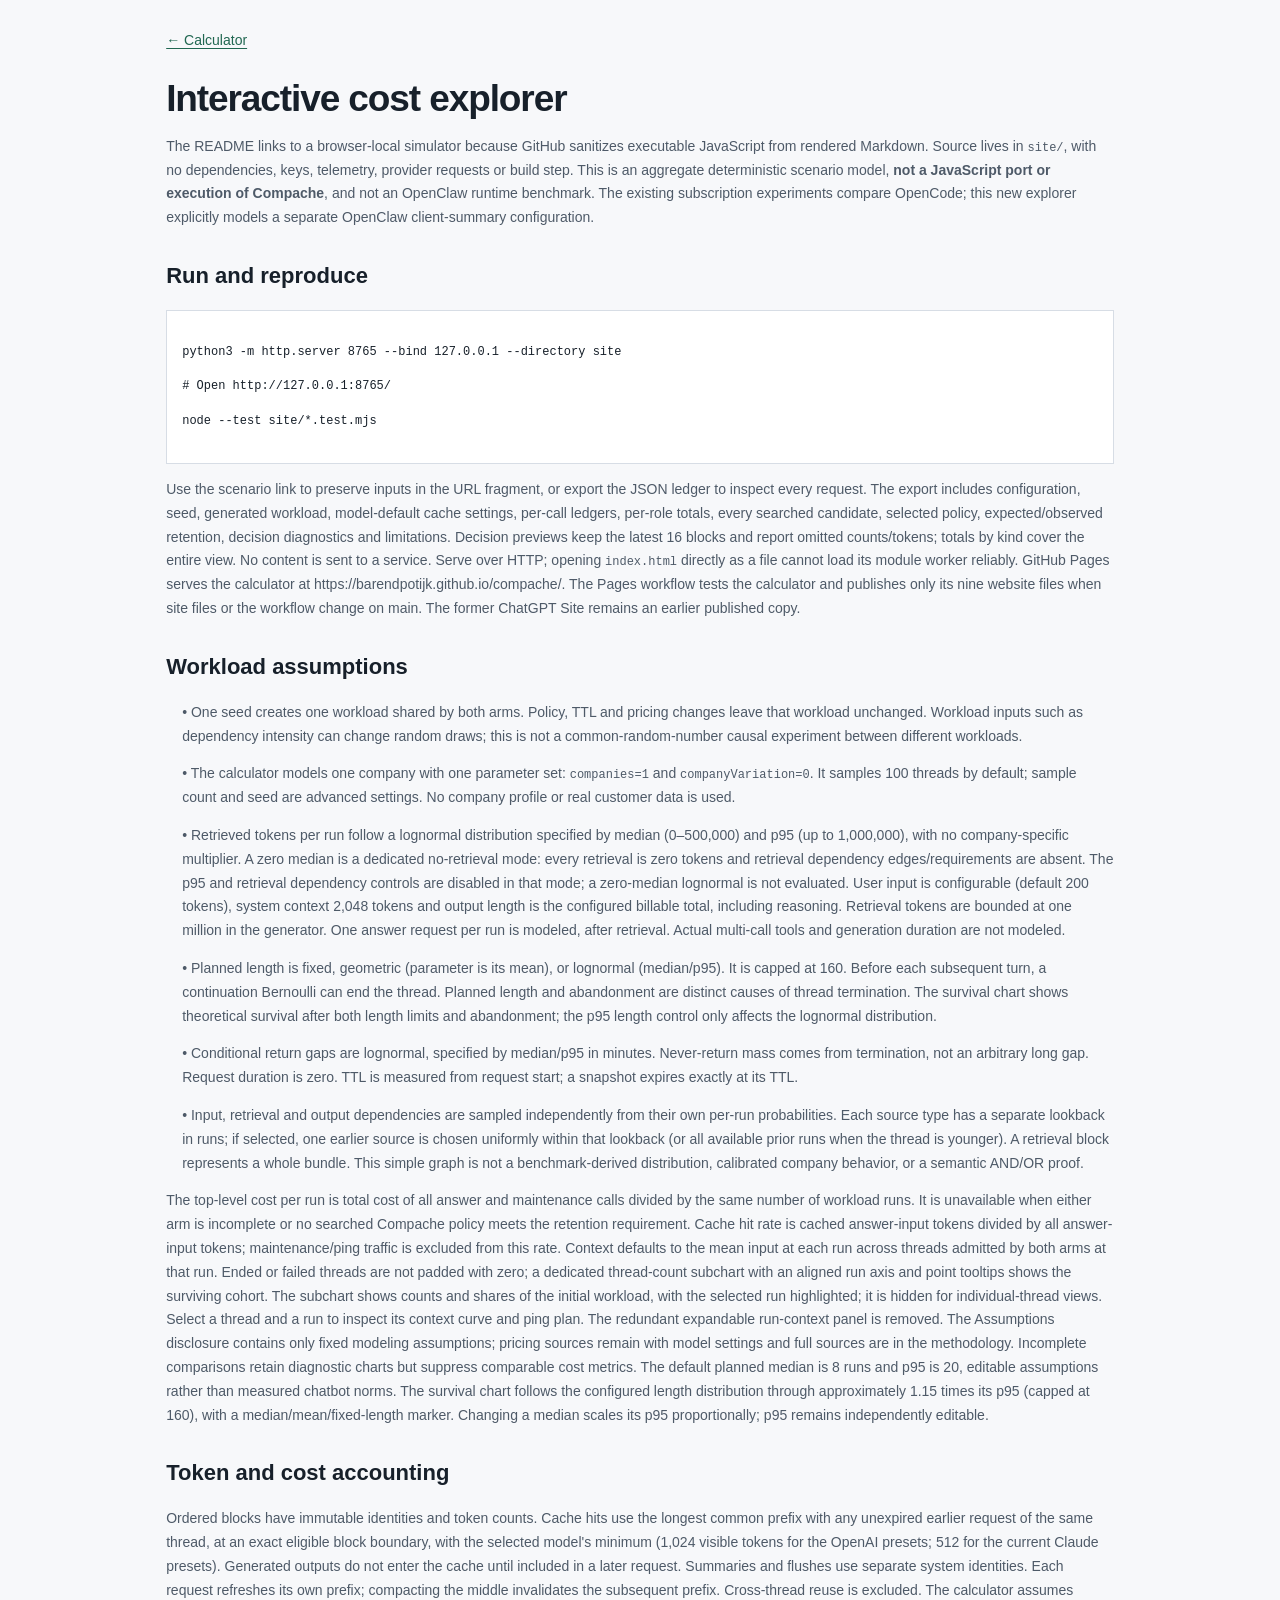
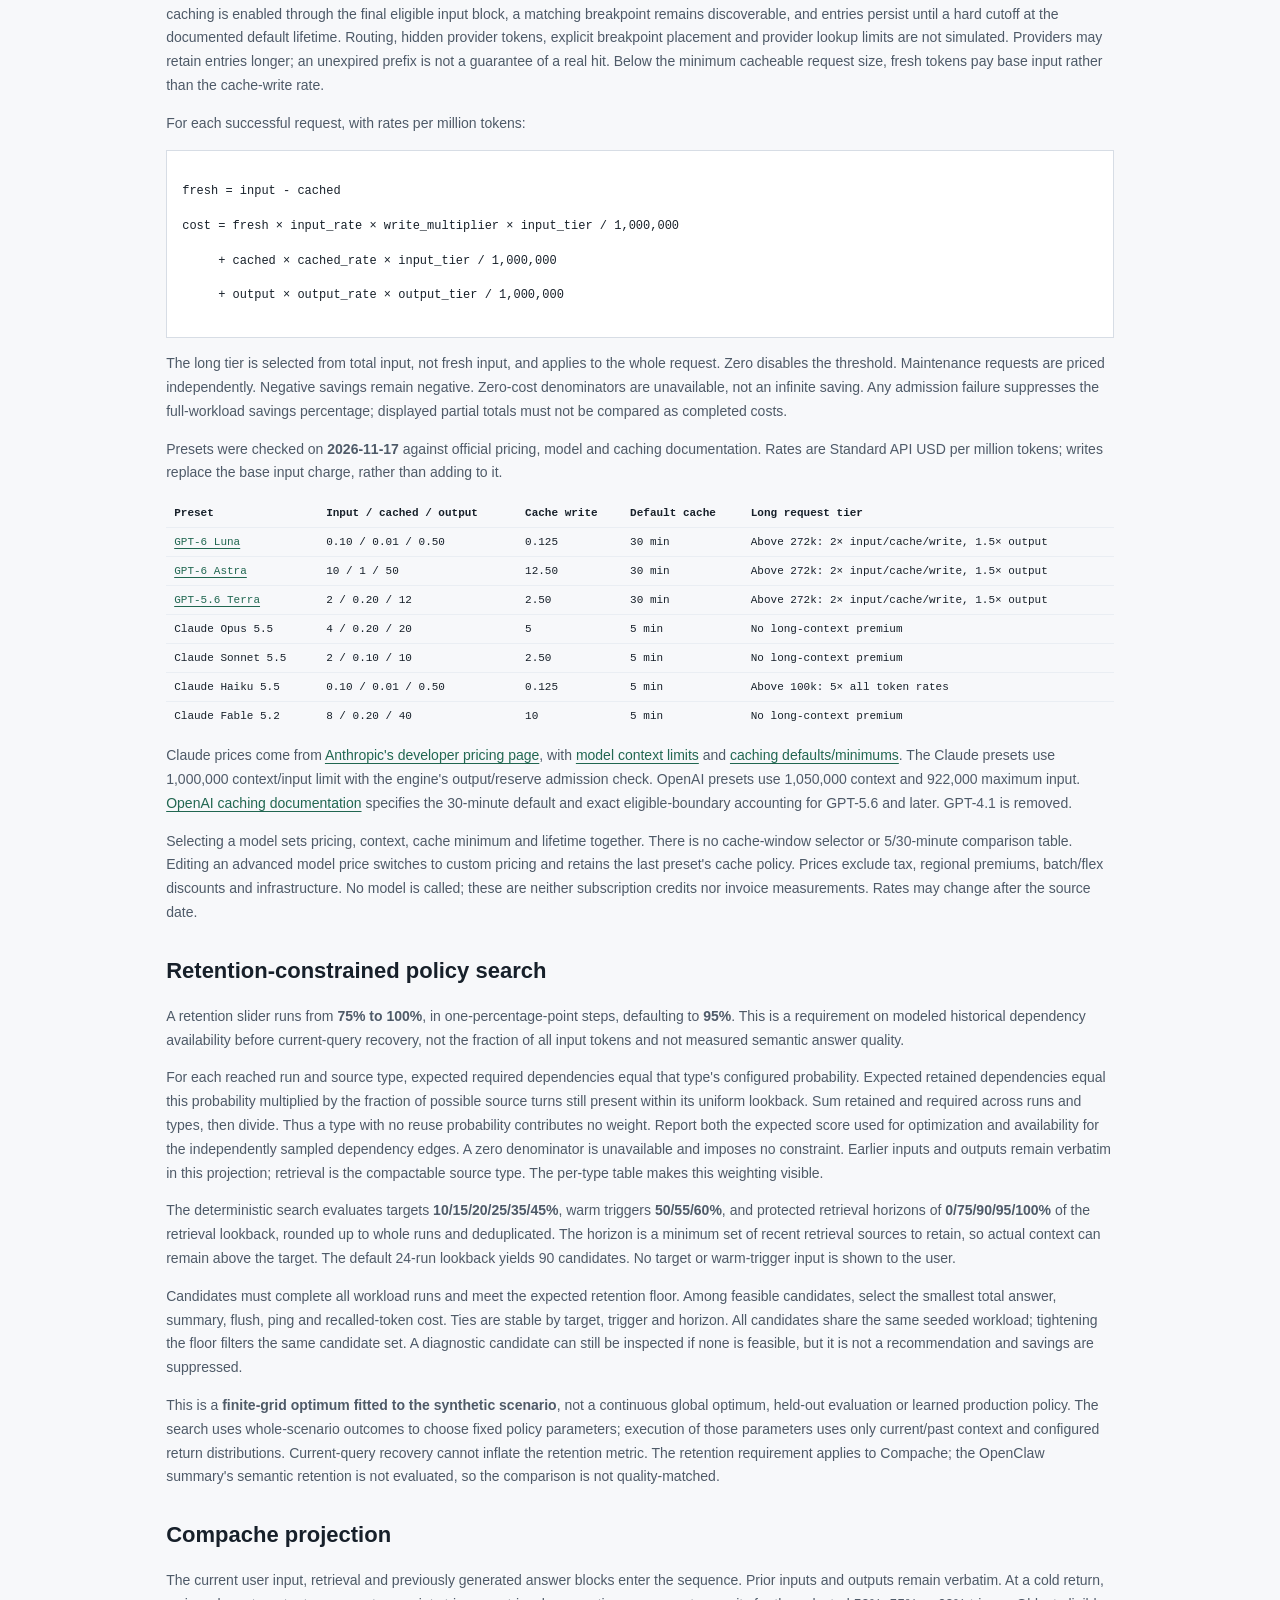
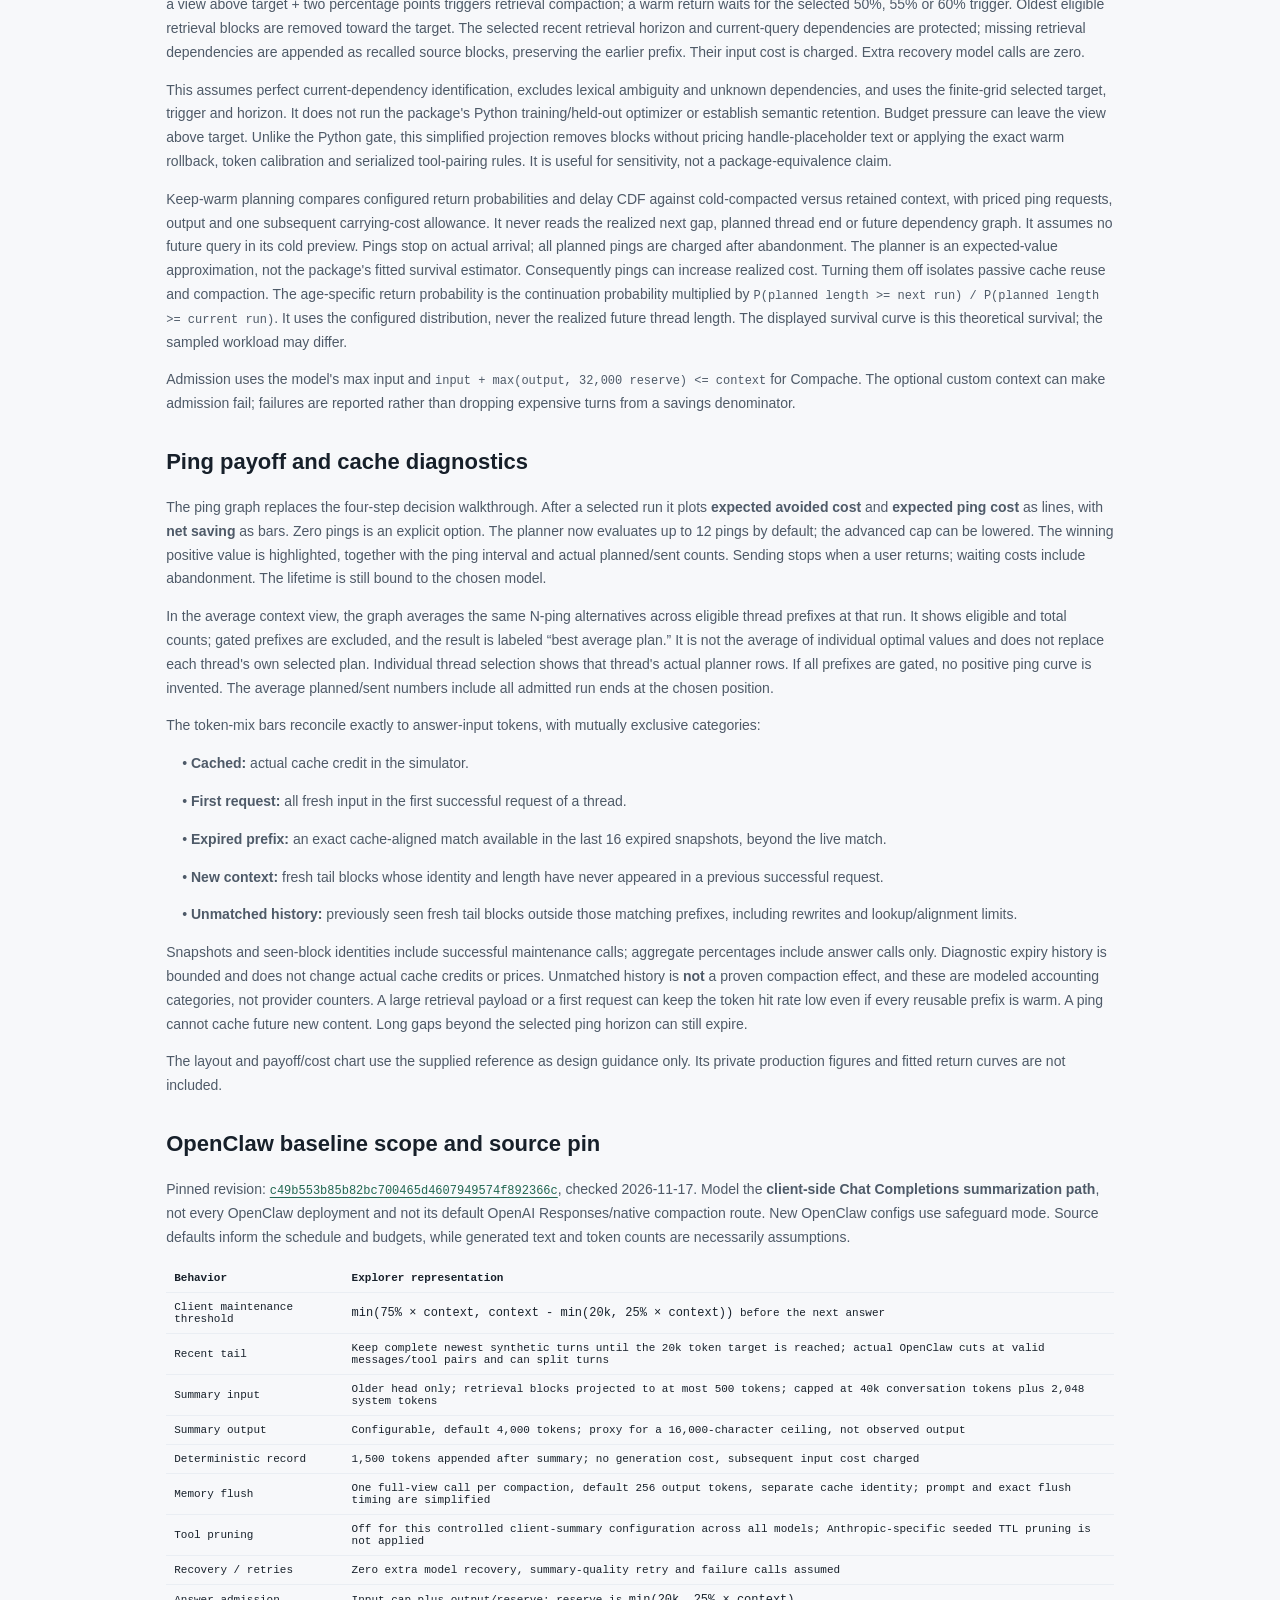
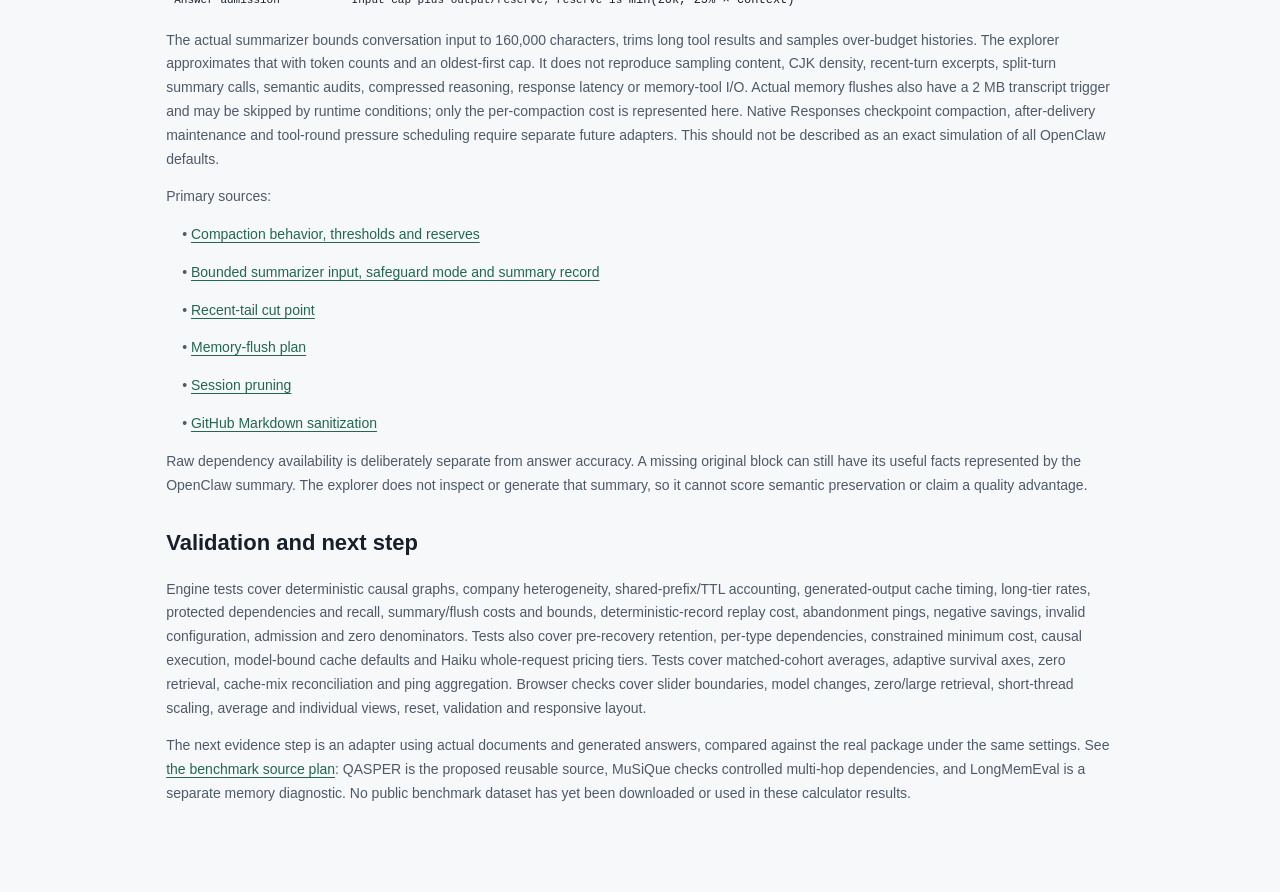
==== site/methodology.html @ 90450eb9 "Publish interactive calculator on GitHub Pages" ====
<!doctype html><html lang="en"><head><meta charset="utf-8"><meta name="viewport" content="width=device-width,initial-scale=1"><title>Model specification · Compache</title><link rel="stylesheet" href="./style.css"><style>.document{max-width:1050px;padding-top:30px;padding-bottom:50px}.document h1{margin-top:28px}.document h2{margin-top:30px;font-size:22px}.document p{line-height:1.7;color:#4e5a68}.document pre{white-space:pre-wrap;background:white;border:1px solid #d7dde5;padding:15px;font-size:12px}.document td{white-space:normal;text-align:left;padding:8px}.document tr:first-child{font-weight:bold}.document .table-scroll{overflow:auto}.document code{font-size:12px}.document .bullet{padding-left:16px}</style></head><body><main class="document"><a href="./">← Calculator</a><h1>Interactive cost explorer</h1>
<p>The README links to a browser-local simulator because GitHub sanitizes executable JavaScript from rendered Markdown. Source lives in <code>site/</code>, with no dependencies, keys, telemetry, provider requests or build step. This is an aggregate deterministic scenario model, <strong>not a JavaScript port or execution of Compache</strong>, and not an OpenClaw runtime benchmark. The existing subscription experiments compare OpenCode; this new explorer explicitly models a separate OpenClaw client-summary configuration.</p>
<h2>Run and reproduce</h2>
<pre><code>
python3 -m http.server 8765 --bind 127.0.0.1 --directory site

# Open http://127.0.0.1:8765/

node --test site/*.test.mjs

</code></pre>
<p>Use the scenario link to preserve inputs in the URL fragment, or export the JSON ledger to inspect every request. The export includes configuration, seed, generated workload, model-default cache settings, per-call ledgers, per-role totals, every searched candidate, selected policy, expected/observed retention, decision diagnostics and limitations. Decision previews keep the latest 16 blocks and report omitted counts/tokens; totals by kind cover the entire view. No content is sent to a service. Serve over HTTP; opening <code>index.html</code> directly as a file cannot load its module worker reliably. GitHub Pages serves the calculator at https://barendpotijk.github.io/compache/. The Pages workflow tests the calculator and publishes only its nine website files when site files or the workflow change on main. The former ChatGPT Site remains an earlier published copy.</p>
<h2>Workload assumptions</h2>
<p class="bullet">• One seed creates one workload shared by both arms. Policy, TTL and pricing changes leave that workload unchanged. Workload inputs such as dependency intensity can change random draws; this is not a common-random-number causal experiment between different workloads.</p>
<p class="bullet">• The calculator models one company with one parameter set: <code>companies=1</code> and <code>companyVariation=0</code>. It samples 100 threads by default; sample count and seed are advanced settings. No company profile or real customer data is used.</p>
<p class="bullet">• Retrieved tokens per run follow a lognormal distribution specified by median (0–500,000) and p95 (up to 1,000,000), with no company-specific multiplier. A zero median is a dedicated no-retrieval mode: every retrieval is zero tokens and retrieval dependency edges/requirements are absent. The p95 and retrieval dependency controls are disabled in that mode; a zero-median lognormal is not evaluated. User input is configurable (default 200 tokens), system context 2,048 tokens and output length is the configured billable total, including reasoning. Retrieval tokens are bounded at one million in the generator. One answer request per run is modeled, after retrieval. Actual multi-call tools and generation duration are not modeled.</p>
<p class="bullet">• Planned length is fixed, geometric (parameter is its mean), or lognormal (median/p95). It is capped at 160. Before each subsequent turn, a continuation Bernoulli can end the thread. Planned length and abandonment are distinct causes of thread termination. The survival chart shows theoretical survival after both length limits and abandonment; the p95 length control only affects the lognormal distribution.</p>
<p class="bullet">• Conditional return gaps are lognormal, specified by median/p95 in minutes. Never-return mass comes from termination, not an arbitrary long gap. Request duration is zero. TTL is measured from request start; a snapshot expires exactly at its TTL.</p>
<p class="bullet">• Input, retrieval and output dependencies are sampled independently from their own per-run probabilities. Each source type has a separate lookback in runs; if selected, one earlier source is chosen uniformly within that lookback (or all available prior runs when the thread is younger). A retrieval block represents a whole bundle. This simple graph is not a benchmark-derived distribution, calibrated company behavior, or a semantic AND/OR proof.</p>
<p>The top-level cost per run is total cost of all answer and maintenance calls divided by the same number of workload runs. It is unavailable when either arm is incomplete or no searched Compache policy meets the retention requirement. Cache hit rate is cached answer-input tokens divided by all answer-input tokens; maintenance/ping traffic is excluded from this rate. Context defaults to the mean input at each run across threads admitted by both arms at that run. Ended or failed threads are not padded with zero; a dedicated thread-count subchart with an aligned run axis and point tooltips shows the surviving cohort. The subchart shows counts and shares of the initial workload, with the selected run highlighted; it is hidden for individual-thread views. Select a thread and a run to inspect its context curve and ping plan. The redundant expandable run-context panel is removed. The Assumptions disclosure contains only fixed modeling assumptions; pricing sources remain with model settings and full sources are in the methodology. Incomplete comparisons retain diagnostic charts but suppress comparable cost metrics. The default planned median is 8 runs and p95 is 20, editable assumptions rather than measured chatbot norms. The survival chart follows the configured length distribution through approximately 1.15 times its p95 (capped at 160), with a median/mean/fixed-length marker. Changing a median scales its p95 proportionally; p95 remains independently editable.</p>
<h2>Token and cost accounting</h2>
<p>Ordered blocks have immutable identities and token counts. Cache hits use the longest common prefix with any unexpired earlier request of the same thread, at an exact eligible block boundary, with the selected model&#x27;s minimum (1,024 visible tokens for the OpenAI presets; 512 for the current Claude presets). Generated outputs do not enter the cache until included in a later request. Summaries and flushes use separate system identities. Each request refreshes its own prefix; compacting the middle invalidates the subsequent prefix. Cross-thread reuse is excluded. The calculator assumes caching is enabled through the final eligible input block, a matching breakpoint remains discoverable, and entries persist until a hard cutoff at the documented default lifetime. Routing, hidden provider tokens, explicit breakpoint placement and provider lookup limits are not simulated. Providers may retain entries longer; an unexpired prefix is not a guarantee of a real hit. Below the minimum cacheable request size, fresh tokens pay base input rather than the cache-write rate.</p>
<p>For each successful request, with rates per million tokens:</p>
<pre><code>
fresh = input - cached

cost = fresh × input_rate × write_multiplier × input_tier / 1,000,000

     + cached × cached_rate × input_tier / 1,000,000

     + output × output_rate × output_tier / 1,000,000

</code></pre>
<p>The long tier is selected from total input, not fresh input, and applies to the whole request. Zero disables the threshold. Maintenance requests are priced independently. Negative savings remain negative. Zero-cost denominators are unavailable, not an infinite saving. Any admission failure suppresses the full-workload savings percentage; displayed partial totals must not be compared as completed costs.</p>
<p>Presets were checked on <strong>2026-11-17</strong> against official pricing, model and caching documentation. Rates are Standard API USD per million tokens; writes replace the base input charge, rather than adding to it.</p>
<div class="table-scroll"><table>
<tr><td>Preset</td><td>Input / cached / output</td><td>Cache write</td><td>Default cache</td><td>Long request tier</td></tr>
<tr><td><a href="https://developers.openai.com/api/docs/models/gpt-6-luna">GPT-6 Luna</a></td><td>0.10 / 0.01 / 0.50</td><td>0.125</td><td>30 min</td><td>Above 272k: 2× input/cache/write, 1.5× output</td></tr>
<tr><td><a href="https://developers.openai.com/api/docs/models/gpt-6-astra">GPT-6 Astra</a></td><td>10 / 1 / 50</td><td>12.50</td><td>30 min</td><td>Above 272k: 2× input/cache/write, 1.5× output</td></tr>
<tr><td><a href="https://developers.openai.com/api/docs/models/gpt-5.6-terra">GPT-5.6 Terra</a></td><td>2 / 0.20 / 12</td><td>2.50</td><td>30 min</td><td>Above 272k: 2× input/cache/write, 1.5× output</td></tr>
<tr><td>Claude Opus 5.5</td><td>4 / 0.20 / 20</td><td>5</td><td>5 min</td><td>No long-context premium</td></tr>
<tr><td>Claude Sonnet 5.5</td><td>2 / 0.10 / 10</td><td>2.50</td><td>5 min</td><td>No long-context premium</td></tr>
<tr><td>Claude Haiku 5.5</td><td>0.10 / 0.01 / 0.50</td><td>0.125</td><td>5 min</td><td>Above 100k: 5× all token rates</td></tr>
<tr><td>Claude Fable 5.2</td><td>8 / 0.20 / 40</td><td>10</td><td>5 min</td><td>No long-context premium</td></tr>
</table></div>
<p>Claude prices come from <a href="https://platform.claude.com/docs/en/about-claude/pricing">Anthropic&#x27;s developer pricing page</a>, with <a href="https://platform.claude.com/docs/en/models/overview">model context limits</a> and <a href="https://platform.claude.com/docs/en/build-with-claude/prompt-caching">caching defaults/minimums</a>. The Claude presets use 1,000,000 context/input limit with the engine&#x27;s output/reserve admission check. OpenAI presets use 1,050,000 context and 922,000 maximum input. <a href="https://developers.openai.com/api/docs/guides/prompt-caching">OpenAI caching documentation</a> specifies the 30-minute default and exact eligible-boundary accounting for GPT-5.6 and later. GPT-4.1 is removed.</p>
<p>Selecting a model sets pricing, context, cache minimum and lifetime together. There is no cache-window selector or 5/30-minute comparison table. Editing an advanced model price switches to custom pricing and retains the last preset&#x27;s cache policy. Prices exclude tax, regional premiums, batch/flex discounts and infrastructure. No model is called; these are neither subscription credits nor invoice measurements. Rates may change after the source date.</p>
<h2>Retention-constrained policy search</h2>
<p>A retention slider runs from <strong>75% to 100%</strong>, in one-percentage-point steps, defaulting to <strong>95%</strong>. This is a requirement on modeled historical dependency availability before current-query recovery, not the fraction of all input tokens and not measured semantic answer quality.</p>
<p>For each reached run and source type, expected required dependencies equal that type&#x27;s configured probability. Expected retained dependencies equal this probability multiplied by the fraction of possible source turns still present within its uniform lookback. Sum retained and required across runs and types, then divide. Thus a type with no reuse probability contributes no weight. Report both the expected score used for optimization and availability for the independently sampled dependency edges. A zero denominator is unavailable and imposes no constraint. Earlier inputs and outputs remain verbatim in this projection; retrieval is the compactable source type. The per-type table makes this weighting visible.</p>
<p>The deterministic search evaluates targets <strong>10/15/20/25/35/45%</strong>, warm triggers <strong>50/55/60%</strong>, and protected retrieval horizons of <strong>0/75/90/95/100%</strong> of the retrieval lookback, rounded up to whole runs and deduplicated. The horizon is a minimum set of recent retrieval sources to retain, so actual context can remain above the target. The default 24-run lookback yields 90 candidates. No target or warm-trigger input is shown to the user.</p>
<p>Candidates must complete all workload runs and meet the expected retention floor. Among feasible candidates, select the smallest total answer, summary, flush, ping and recalled-token cost. Ties are stable by target, trigger and horizon. All candidates share the same seeded workload; tightening the floor filters the same candidate set. A diagnostic candidate can still be inspected if none is feasible, but it is not a recommendation and savings are suppressed.</p>
<p>This is a <strong>finite-grid optimum fitted to the synthetic scenario</strong>, not a continuous global optimum, held-out evaluation or learned production policy. The search uses whole-scenario outcomes to choose fixed policy parameters; execution of those parameters uses only current/past context and configured return distributions. Current-query recovery cannot inflate the retention metric. The retention requirement applies to Compache; the OpenClaw summary&#x27;s semantic retention is not evaluated, so the comparison is not quality-matched.</p>
<h2>Compache projection</h2>
<p>The current user input, retrieval and previously generated answer blocks enter the sequence. Prior inputs and outputs remain verbatim. At a cold return, a view above target + two percentage points triggers retrieval compaction; a warm return waits for the selected 50%, 55% or 60% trigger. Oldest eligible retrieval blocks are removed toward the target. The selected recent retrieval horizon and current-query dependencies are protected; missing retrieval dependencies are appended as recalled source blocks, preserving the earlier prefix. Their input cost is charged. Extra recovery model calls are zero.</p>
<p>This assumes perfect current-dependency identification, excludes lexical ambiguity and unknown dependencies, and uses the finite-grid selected target, trigger and horizon. It does not run the package&#x27;s Python training/held-out optimizer or establish semantic retention. Budget pressure can leave the view above target. Unlike the Python gate, this simplified projection removes blocks without pricing handle-placeholder text or applying the exact warm rollback, token calibration and serialized tool-pairing rules. It is useful for sensitivity, not a package-equivalence claim.</p>
<p>Keep-warm planning compares configured return probabilities and delay CDF against cold-compacted versus retained context, with priced ping requests, output and one subsequent carrying-cost allowance. It never reads the realized next gap, planned thread end or future dependency graph. It assumes no future query in its cold preview. Pings stop on actual arrival; all planned pings are charged after abandonment. The planner is an expected-value approximation, not the package&#x27;s fitted survival estimator. Consequently pings can increase realized cost. Turning them off isolates passive cache reuse and compaction. The age-specific return probability is the continuation probability multiplied by <code>P(planned length &gt;= next run) / P(planned length &gt;= current run)</code>. It uses the configured distribution, never the realized future thread length. The displayed survival curve is this theoretical survival; the sampled workload may differ.</p>
<p>Admission uses the model&#x27;s max input and <code>input + max(output, 32,000 reserve) &lt;= context</code> for Compache. The optional custom context can make admission fail; failures are reported rather than dropping expensive turns from a savings denominator.</p>
<h2>Ping payoff and cache diagnostics</h2>
<p>The ping graph replaces the four-step decision walkthrough. After a selected run it plots <strong>expected avoided cost</strong> and <strong>expected ping cost</strong> as lines, with <strong>net saving</strong> as bars. Zero pings is an explicit option. The planner now evaluates up to 12 pings by default; the advanced cap can be lowered. The winning positive value is highlighted, together with the ping interval and actual planned/sent counts. Sending stops when a user returns; waiting costs include abandonment. The lifetime is still bound to the chosen model.</p>
<p>In the average context view, the graph averages the same N-ping alternatives across eligible thread prefixes at that run. It shows eligible and total counts; gated prefixes are excluded, and the result is labeled “best average plan.” It is not the average of individual optimal values and does not replace each thread&#x27;s own selected plan. Individual thread selection shows that thread&#x27;s actual planner rows. If all prefixes are gated, no positive ping curve is invented. The average planned/sent numbers include all admitted run ends at the chosen position.</p>
<p>The token-mix bars reconcile exactly to answer-input tokens, with mutually exclusive categories:</p>
<p class="bullet">• <strong>Cached:</strong> actual cache credit in the simulator.</p>
<p class="bullet">• <strong>First request:</strong> all fresh input in the first successful request of a thread.</p>
<p class="bullet">• <strong>Expired prefix:</strong> an exact cache-aligned match available in the last 16 expired snapshots, beyond the live match.</p>
<p class="bullet">• <strong>New context:</strong> fresh tail blocks whose identity and length have never appeared in a previous successful request.</p>
<p class="bullet">• <strong>Unmatched history:</strong> previously seen fresh tail blocks outside those matching prefixes, including rewrites and lookup/alignment limits.</p>
<p>Snapshots and seen-block identities include successful maintenance calls; aggregate percentages include answer calls only. Diagnostic expiry history is bounded and does not change actual cache credits or prices. Unmatched history is <strong>not</strong> a proven compaction effect, and these are modeled accounting categories, not provider counters. A large retrieval payload or a first request can keep the token hit rate low even if every reusable prefix is warm. A ping cannot cache future new content. Long gaps beyond the selected ping horizon can still expire.</p>
<p>The layout and payoff/cost chart use the supplied reference as design guidance only. Its private production figures and fitted return curves are not included.</p>
<h2>OpenClaw baseline scope and source pin</h2>
<p>Pinned revision: <a href="https://github.com/openclaw/openclaw/commit/c49b553b85b82bc700465d4607949574f892366c"><code>c49b553b85b82bc700465d4607949574f892366c</code></a>, checked 2026-11-17. Model the <strong>client-side Chat Completions summarization path</strong>, not every OpenClaw deployment and not its default OpenAI Responses/native compaction route. New OpenClaw configs use safeguard mode. Source defaults inform the schedule and budgets, while generated text and token counts are necessarily assumptions.</p>
<div class="table-scroll"><table>
<tr><td>Behavior</td><td>Explorer representation</td></tr>
<tr><td>Client maintenance threshold</td><td><code>min(75% × context, context - min(20k, 25% × context))</code> before the next answer</td></tr>
<tr><td>Recent tail</td><td>Keep complete newest synthetic turns until the 20k token target is reached; actual OpenClaw cuts at valid messages/tool pairs and can split turns</td></tr>
<tr><td>Summary input</td><td>Older head only; retrieval blocks projected to at most 500 tokens; capped at 40k conversation tokens plus 2,048 system tokens</td></tr>
<tr><td>Summary output</td><td>Configurable, default 4,000 tokens; proxy for a 16,000-character ceiling, not observed output</td></tr>
<tr><td>Deterministic record</td><td>1,500 tokens appended after summary; no generation cost, subsequent input cost charged</td></tr>
<tr><td>Memory flush</td><td>One full-view call per compaction, default 256 output tokens, separate cache identity; prompt and exact flush timing are simplified</td></tr>
<tr><td>Tool pruning</td><td>Off for this controlled client-summary configuration across all models; Anthropic-specific seeded TTL pruning is not applied</td></tr>
<tr><td>Recovery / retries</td><td>Zero extra model recovery, summary-quality retry and failure calls assumed</td></tr>
<tr><td>Answer admission</td><td>Input cap plus output/reserve; reserve is <code>min(20k, 25% × context)</code></td></tr>
</table></div>
<p>The actual summarizer bounds conversation input to 160,000 characters, trims long tool results and samples over-budget histories. The explorer approximates that with token counts and an oldest-first cap. It does not reproduce sampling content, CJK density, recent-turn excerpts, split-turn summary calls, semantic audits, compressed reasoning, response latency or memory-tool I/O. Actual memory flushes also have a 2 MB transcript trigger and may be skipped by runtime conditions; only the per-compaction cost is represented here. Native Responses checkpoint compaction, after-delivery maintenance and tool-round pressure scheduling require separate future adapters. This should not be described as an exact simulation of all OpenClaw defaults.</p>
<p>Primary sources:</p>
<p class="bullet">• <a href="https://github.com/openclaw/openclaw/blob/c49b553b85b82bc700465d4607949574f892366c/docs/reference/session-management-compaction/compaction.md">Compaction behavior, thresholds and reserves</a></p>
<p class="bullet">• <a href="https://github.com/openclaw/openclaw/blob/c49b553b85b82bc700465d4607949574f892366c/docs/concepts/compaction.md">Bounded summarizer input, safeguard mode and summary record</a></p>
<p class="bullet">• <a href="https://github.com/openclaw/openclaw/blob/c49b553b85b82bc700465d4607949574f892366c/packages/agent-core/src/harness/compaction/compaction-cut-point.ts">Recent-tail cut point</a></p>
<p class="bullet">• <a href="https://github.com/openclaw/openclaw/blob/c49b553b85b82bc700465d4607949574f892366c/src/auto-reply/reply/memory-flush-plan.ts">Memory-flush plan</a></p>
<p class="bullet">• <a href="https://github.com/openclaw/openclaw/blob/c49b553b85b82bc700465d4607949574f892366c/docs/concepts/session-pruning.md">Session pruning</a></p>
<p class="bullet">• <a href="https://github.com/github/markup#github-markup">GitHub Markdown sanitization</a></p>
<p>Raw dependency availability is deliberately separate from answer accuracy. A missing original block can still have its useful facts represented by the OpenClaw summary. The explorer does not inspect or generate that summary, so it cannot score semantic preservation or claim a quality advantage.</p>
<h2>Validation and next step</h2>
<p>Engine tests cover deterministic causal graphs, company heterogeneity, shared-prefix/TTL accounting, generated-output cache timing, long-tier rates, protected dependencies and recall, summary/flush costs and bounds, deterministic-record replay cost, abandonment pings, negative savings, invalid configuration, admission and zero denominators. Tests also cover pre-recovery retention, per-type dependencies, constrained minimum cost, causal execution, model-bound cache defaults and Haiku whole-request pricing tiers. Tests cover matched-cohort averages, adaptive survival axes, zero retrieval, cache-mix reconciliation and ping aggregation. Browser checks cover slider boundaries, model changes, zero/large retrieval, short-thread scaling, average and individual views, reset, validation and responsive layout.</p>
<p>The next evidence step is an adapter using actual documents and generated answers, compared against the real package under the same settings. See <a href="benchmarks.html">the benchmark source plan</a>: QASPER is the proposed reusable source, MuSiQue checks controlled multi-hop dependencies, and LongMemEval is a separate memory diagnostic. No public benchmark dataset has yet been downloaded or used in these calculator results.</p></main></body></html>
---- site/style.css ----
:root{--bg:#f7f8fa;--surface:#fff;--ink:#17202a;--muted:#6c7682;--line:#d7dde5;--soft:#eaeef3;--green:#216751;--orange:#c8761f;--cold:#2f6db5;--warm:#c8761f;--input:#b4bfca;--retrieval:#8bbba7;--output:#c9b387;--mono:ui-monospace,Menlo,monospace}*{box-sizing:border-box}body{margin:0;background:var(--bg);color:var(--ink);font:14px/1.45 -apple-system,BlinkMacSystemFont,"Segoe UI",sans-serif}main{max-width:1440px;margin:auto;padding:0 4vw}a{color:var(--green);text-underline-offset:3px}header{height:74px;display:flex;align-items:center;justify-content:space-between;border-bottom:1px solid var(--line)}.brand{font-size:21px;letter-spacing:-.6px;display:flex;gap:9px;align-items:center;font-weight:700;text-decoration:none}.brand>span{display:grid;place-items:center;width:29px;height:29px;border-radius:8px;background:var(--green);color:#fff;font:28px/1 Georgia,serif}.header-actions{display:flex;gap:7px}button{font:inherit;cursor:pointer;background:var(--surface);border:1px solid var(--line);border-radius:5px;padding:7px 12px;font-size:12px;color:var(--ink)}button:hover{background:var(--soft)}button:disabled{opacity:.5;cursor:wait}.primary{background:var(--green);color:white;border-color:var(--green)}.primary:hover{background:#194b3c}button:focus-visible,input:focus-visible,select:focus-visible,a:focus-visible,summary:focus-visible{outline:2px solid var(--cold);outline-offset:3px}.title-row{display:flex;align-items:center;justify-content:space-between;margin:30px 0 22px;gap:20px}h1{font-size:clamp(25px,3vw,37px);font-weight:650;line-height:1.15;letter-spacing:-1.1px;margin:0 0 7px}.title-row p{color:var(--muted);font-size:13px;margin:0}#status{font:10px var(--mono);color:var(--muted);white-space:nowrap}.input-panel{border:1px solid var(--line);border-radius:9px;background:var(--surface)}.model-row{display:flex;align-items:center;gap:25px;padding:18px 22px;border-bottom:1px solid var(--soft);flex-wrap:wrap}.model-row>label{margin:0;display:flex;align-items:center;gap:10px}.model-row select{margin:0;min-width:145px}.model-window{font:11px var(--mono);color:var(--muted);margin-right:auto}.model-row .check{font:12px -apple-system,BlinkMacSystemFont,"Segoe UI",sans-serif}.input-grid{display:grid;grid-template-columns:repeat(4,minmax(0,1fr));padding:21px 0}.input-grid fieldset{margin:0;padding:0 22px;border:0;border-right:1px solid var(--soft);min-width:0;display:flex;flex-direction:column}.input-grid fieldset:last-child{border:0}legend{font-weight:600;font-size:13px;padding:0;margin-bottom:13px}legend span{font:10px var(--mono);color:var(--muted);margin-right:7px}label{display:block;font-size:11px;color:#4e5a68;margin:7px 0}input,select{font:inherit;color:var(--ink)}input[type=number],select{background:#fff;border:1px solid var(--line);border-radius:5px;width:100%;min-width:0;padding:6px 8px;margin-top:5px;font-size:12px;height:31px}input[type=range]{display:block;width:100%;accent-color:var(--green);margin:9px 0 2px;cursor:pointer}input[type=checkbox]{accent-color:var(--green)}output{float:right;font:11px var(--mono);color:var(--ink)}.pair{display:grid;grid-template-columns:1fr 1fr;gap:10px}.caption{font-size:10px;line-height:1.45;color:var(--muted);margin:5px 0 0}.mini{height:76px;margin-top:auto;padding-top:12px}.mini svg{width:100%;height:100%;overflow:visible}.mini text{font:9px var(--mono);fill:var(--muted)}.mini+ .caption{min-height:28px;margin-top:6px}.policy-row{display:flex;align-items:center;gap:20px;flex-wrap:wrap;padding:13px 22px;border-top:1px solid var(--soft)}.label{font:10px var(--mono);text-transform:uppercase;letter-spacing:1px;color:var(--muted)}.policy-row label{display:flex;gap:8px;align-items:center;margin:0;white-space:nowrap}.policy-row select{width:70px;margin:0}.policy-note{color:var(--cold);font:11px var(--mono)}.policy-row button{margin-left:auto}.advanced{padding:12px 22px;border-top:1px solid var(--soft)}summary{cursor:pointer;font-size:12px;font-weight:500;list-style:none;display:flex;align-items:center;gap:10px}summary::-webkit-details-marker{display:none}summary:before{content:'+';font:16px var(--mono);color:var(--muted)}details[open]>summary:before{content:'−'}.advanced-grid{display:grid;grid-template-columns:repeat(4,minmax(0,1fr));gap:6px 20px;margin:16px 0}.action-status{font-size:11px;color:var(--muted);margin:5px 0;height:16px}.result-meta{display:flex;justify-content:space-between;gap:15px;color:var(--muted);font:10px var(--mono);margin:15px 0}.metrics{display:grid;grid-template-columns:1.2fr .8fr 1.2fr;gap:16px}.metrics article{background:var(--surface);border:1px solid var(--line);border-radius:8px;padding:20px 22px}.metrics h2{font-size:12px;margin:0 0 17px;color:#4e5a68;font-weight:500}.compare{display:flex;gap:28px;justify-content:space-between}.compare>div{min-width:0}.key{font-size:10px;color:var(--muted);white-space:nowrap}.key:before{content:'';display:inline-block;width:7px;height:7px;margin-right:5px;border-radius:2px;background:#aaa}.compache:before{background:var(--green)}.openclaw:before{background:var(--orange)}.input:before{background:var(--input)}.retrieval:before{background:var(--retrieval)}.output:before{background:var(--output)}.compare strong,.big{display:block;font-size:clamp(23px,2.5vw,35px);font-weight:550;letter-spacing:-1.1px;font-variant-numeric:tabular-nums;line-height:1.3;margin:5px 0 10px;overflow-wrap:anywhere}.big{color:var(--green)}.big.negative{color:#a34823}.metrics .caption{margin-top:8px}.chart-panel{background:#fff;border:1px solid var(--line);border-radius:8px;padding:22px;margin:20px 0}.panel-head{display:flex;justify-content:space-between;gap:15px;align-items:center;margin-bottom:15px}.panel-head h2{font-size:16px;letter-spacing:-.3px;margin:0}.chart-controls{display:flex;gap:15px;align-items:center}.chart-controls select{width:165px;margin:0}.chart{height:290px}.chart svg{width:100%;height:100%;display:block}.chart text{font:11px var(--mono);fill:var(--muted)}.chart .axis-label{font-size:10px}.workings,.detail-section{background:#fff;border:1px solid var(--line);border-radius:8px;margin:12px 0}.workings>summary,.detail-section>summary{padding:16px 22px;font-size:13px}.summary-note{font:10px var(--mono);color:var(--muted);margin-left:auto}.workings-body{padding:5px 22px 22px}.workings-body .panel-head h3{font-size:14px;margin:5px 0}.workings-body .panel-head label{display:flex;align-items:center;gap:8px}.workings-body .panel-head select{width:110px;margin:0}.decision-steps{display:grid;grid-template-columns:repeat(4,minmax(0,1fr));gap:16px;margin:18px 0 26px}.decision-steps>div{border-top:1px solid var(--line);padding:15px 0 0}.step-no{display:inline-grid;place-items:center;background:var(--soft);font:10px var(--mono);border-radius:50%;height:19px;width:19px;color:var(--muted);margin-bottom:7px}h3{font-size:12px;margin:0 0 8px;font-weight:600}.decision-steps strong{font-size:16px;font-weight:500;font-variant-numeric:tabular-nums}.decision-steps p{font-size:11px;line-height:1.5;color:var(--muted);margin:7px 0 0}.workings-charts{display:grid;grid-template-columns:1fr 1fr;gap:35px;padding-top:18px;border-top:1px solid var(--soft)}.legend{display:flex;gap:12px;margin:12px 0}.block-bar-row{display:grid;grid-template-columns:60px 1fr 75px;align-items:center;gap:12px;margin:16px 0;font:10px var(--mono);color:var(--muted)}.block-bar{height:23px;display:flex;background:#f3f5f7;border-radius:3px;overflow:hidden}.block-bar i{display:block;height:100%}.detail-grid{display:grid;grid-template-columns:1fr 1fr;gap:30px;padding:8px 22px 22px;overflow:auto}table{width:100%;border-collapse:collapse;font:11px var(--mono)}th,td{text-align:right;padding:8px 0;border-bottom:1px solid var(--soft);white-space:nowrap}th{font-size:10px;color:var(--muted);font-weight:400}th:first-child,td:first-child{text-align:left}tbody tr:last-child td{border:0}.assumption-body{padding:0 22px 18px;font-size:12px;line-height:1.6;color:var(--muted);max-width:1000px}.alert{padding:10px 15px;background:#fff3e7;border:1px solid #ecd4b8;border-radius:6px;font-size:12px;margin:15px 0}.alert:empty{display:none}.sr-only{position:absolute;clip:rect(0,0,0,0);width:1px;height:1px;overflow:hidden}footer{display:flex;justify-content:space-between;color:var(--muted);font:10px var(--mono);margin:24px 0;padding:15px 0;border-top:1px solid var(--line)}#pingChart svg{width:100%;height:135px}#pingChart text{font:10px var(--mono);fill:var(--muted)}[hidden]{display:none!important}@media(max-width:1100px){.input-grid{grid-template-columns:repeat(2,minmax(0,1fr));gap:24px 0}.input-grid fieldset:nth-child(2){border:0}.model-row{gap:15px}.model-window{margin-right:0}.compare{gap:16px}.metrics article{padding:18px}.policy-row{gap:14px}}@media(max-width:700px){main{padding:0 16px}header{height:62px}.brand{font-size:18px}.header-actions{gap:4px}.header-actions button{font-size:10px;padding:7px}.title-row{margin:24px 0 16px;align-items:flex-start;flex-direction:column;gap:8px}h1{font-size:29px}.model-row{padding:15px;gap:12px}.model-window{font-size:9px}.model-row>label{font-size:10px}.model-row select{min-width:120px}.input-grid fieldset{padding:0 15px}.input-grid{gap:22px 0}.input-grid legend{font-size:12px}.input-grid legend span{display:none}.pair{gap:7px}input[type=number]{padding:6px}.mini{height:68px}label{font-size:10px}.policy-row{padding:13px 15px;gap:10px}.policy-row .label{display:none}.policy-row .policy-note{font-size:10px}.policy-row button{margin-left:0}.advanced{padding:12px 15px}.advanced-grid{grid-template-columns:1fr 1fr;gap:7px 12px}.metrics{grid-template-columns:1fr 1fr;gap:10px}.metrics article:first-child{grid-column:1/-1}.metrics article{padding:16px}.compare strong,.big{font-size:28px}.metrics article:last-child .compare{gap:10px}.metrics article:last-child strong{font-size:23px}.metrics article:last-child .key{font-size:9px}.metrics h2{margin-bottom:10px}.result-meta{flex-direction:column;gap:5px}.chart-panel{padding:16px}.panel-head{align-items:flex-start;flex-direction:column}.chart-controls{width:100%;gap:10px}.chart-controls select{margin-left:auto;width:145px}.chart{height:240px}.chart text{font-size:13px}.decision-steps{grid-template-columns:1fr 1fr}.workings-charts,.detail-grid{grid-template-columns:1fr;gap:24px}.workings-body{padding:5px 16px 18px}.workings>summary,.detail-section>summary{padding:15px 16px}.summary-note{font-size:9px}.detail-grid{padding:8px 16px 18px}footer{flex-direction:column;gap:8px;font-size:9px}}
/* Provider defaults and constrained optimization controls. */
.cache-default{font:10px var(--mono);color:var(--muted);padding:5px 8px;background:var(--bg);border-radius:4px}.dependency-caption{margin:0 0 5px}.dependency-row{display:grid;grid-template-columns:minmax(0,1fr) 63px;gap:12px;align-items:center}.dependency-row label{margin:4px 0}.dependency-row input[type=number]{height:27px;font-size:11px}.dependency-row input[type=range]{margin-top:6px}.retention-control{width:300px;max-width:100%}.policy-row .retention-control label{display:block;white-space:normal;font-size:12px}.retention-control output{font-size:16px;color:var(--green);font-weight:600}.range-ends{display:flex;justify-content:space-between;font:9px var(--mono);color:var(--muted);margin-top:4px}.selected-policy{border-top:1px solid var(--soft);padding:10px 22px;background:#f8faf9;font:10px/1.6 var(--mono);color:var(--green)}.table-heading{margin-top:22px}#policyRows tr.selected{color:var(--green);font-weight:600}#policyRows td{padding:7px 3px}#searchNote{margin-bottom:9px}.results[aria-busy=true]{opacity:.55}.selected-policy.infeasible{color:#a34823}@media(max-width:700px){.dependency-row{grid-template-columns:minmax(0,1fr) 48px;gap:7px}.dependency-row label{font-size:9px}.dependency-row output{font-size:10px}.retention-control{width:100%}.policy-row #retentionHelp{flex:1}.selected-policy{padding:10px 15px}.model-row .model-window{order:3;width:100%}.model-row .cache-default{margin-left:auto}.model-row .check{order:4}}
/* Workload averages and ping economics. */
.chart-controls select{width:205px}.chart{height:320px}.run-control{display:flex;align-items:center;gap:10px;white-space:nowrap}.run-control select{width:105px;margin:0}.ping-summary{display:grid;grid-template-columns:1fr 1fr 1fr;gap:28px;margin:22px 0}.ping-summary strong{display:block;font-size:24px;font-weight:550;letter-spacing:-.5px;margin:5px 0;color:var(--green)}.ping-legend{margin:18px 0 6px}.gain:before{background:var(--orange)}.ping-cost:before{background:var(--cold)}#pingChart.payoff-chart svg{height:300px;width:100%;display:block}#pingChart.payoff-chart text{font:10px var(--mono);fill:var(--muted)}.cache-explanation{border-top:1px solid var(--soft);margin-top:17px;padding-top:18px}.cache-bar-row{display:grid;grid-template-columns:80px 1fr;align-items:center;gap:14px;margin:14px 0;font:11px var(--mono)}.cache-stack{height:28px;display:flex;overflow:hidden;border-radius:4px;background:var(--soft)}.cache-stack>span{display:flex;align-items:center;justify-content:center;white-space:nowrap;overflow:hidden;color:white;font:10px var(--mono)}.cache-legend{flex-wrap:wrap}.new-context:before{background:#b9c5ce}.first-request:before{background:#dfd6c6}.expiry:before{background:#c8761f}.changed-prefix:before{background:#7798b6}input:disabled{opacity:.5;cursor:default}#survivalMini{height:84px}.ping-panel .panel-head{margin-bottom:8px}.ping-panel .panel-head .caption{max-width:700px}@media(max-width:700px){.chart-controls{flex-wrap:wrap}.chart-controls select{width:100%;margin:0}.ping-summary{gap:15px;grid-template-columns:1fr 1fr}.ping-summary>div:last-child{grid-column:1/-1}.ping-summary strong{font-size:22px}.chart{height:300px}.cache-bar-row{grid-template-columns:60px 1fr;gap:8px;font-size:10px}.cache-stack>span{font-size:8px}.run-control{margin:0}.ping-legend{gap:10px}}

/* Aligned context and thread-count subcharts. */
#contextChart{height:280px}.thread-count-panel{margin-top:8px;padding-top:18px;border-top:1px solid var(--soft)}.subchart-head{display:flex;justify-content:space-between;gap:16px;align-items:center;margin-bottom:8px}.subchart-head h3{font-size:12px;margin:0}.subchart-head span{font:10px var(--mono);color:var(--muted)}.count-chart{height:170px}.count-chart svg{display:block;width:100%;height:100%}.count-chart text{font:11px var(--mono);fill:var(--muted)}.thread-count-panel>.caption{margin-top:6px}.assumption-body ul{padding-left:18px;margin:0}.assumption-body li{margin:7px 0}@media(max-width:700px){.subchart-head{align-items:flex-start;flex-direction:column;gap:5px}.count-chart text{font-size:11px}.subchart-head span{font-size:9px}}
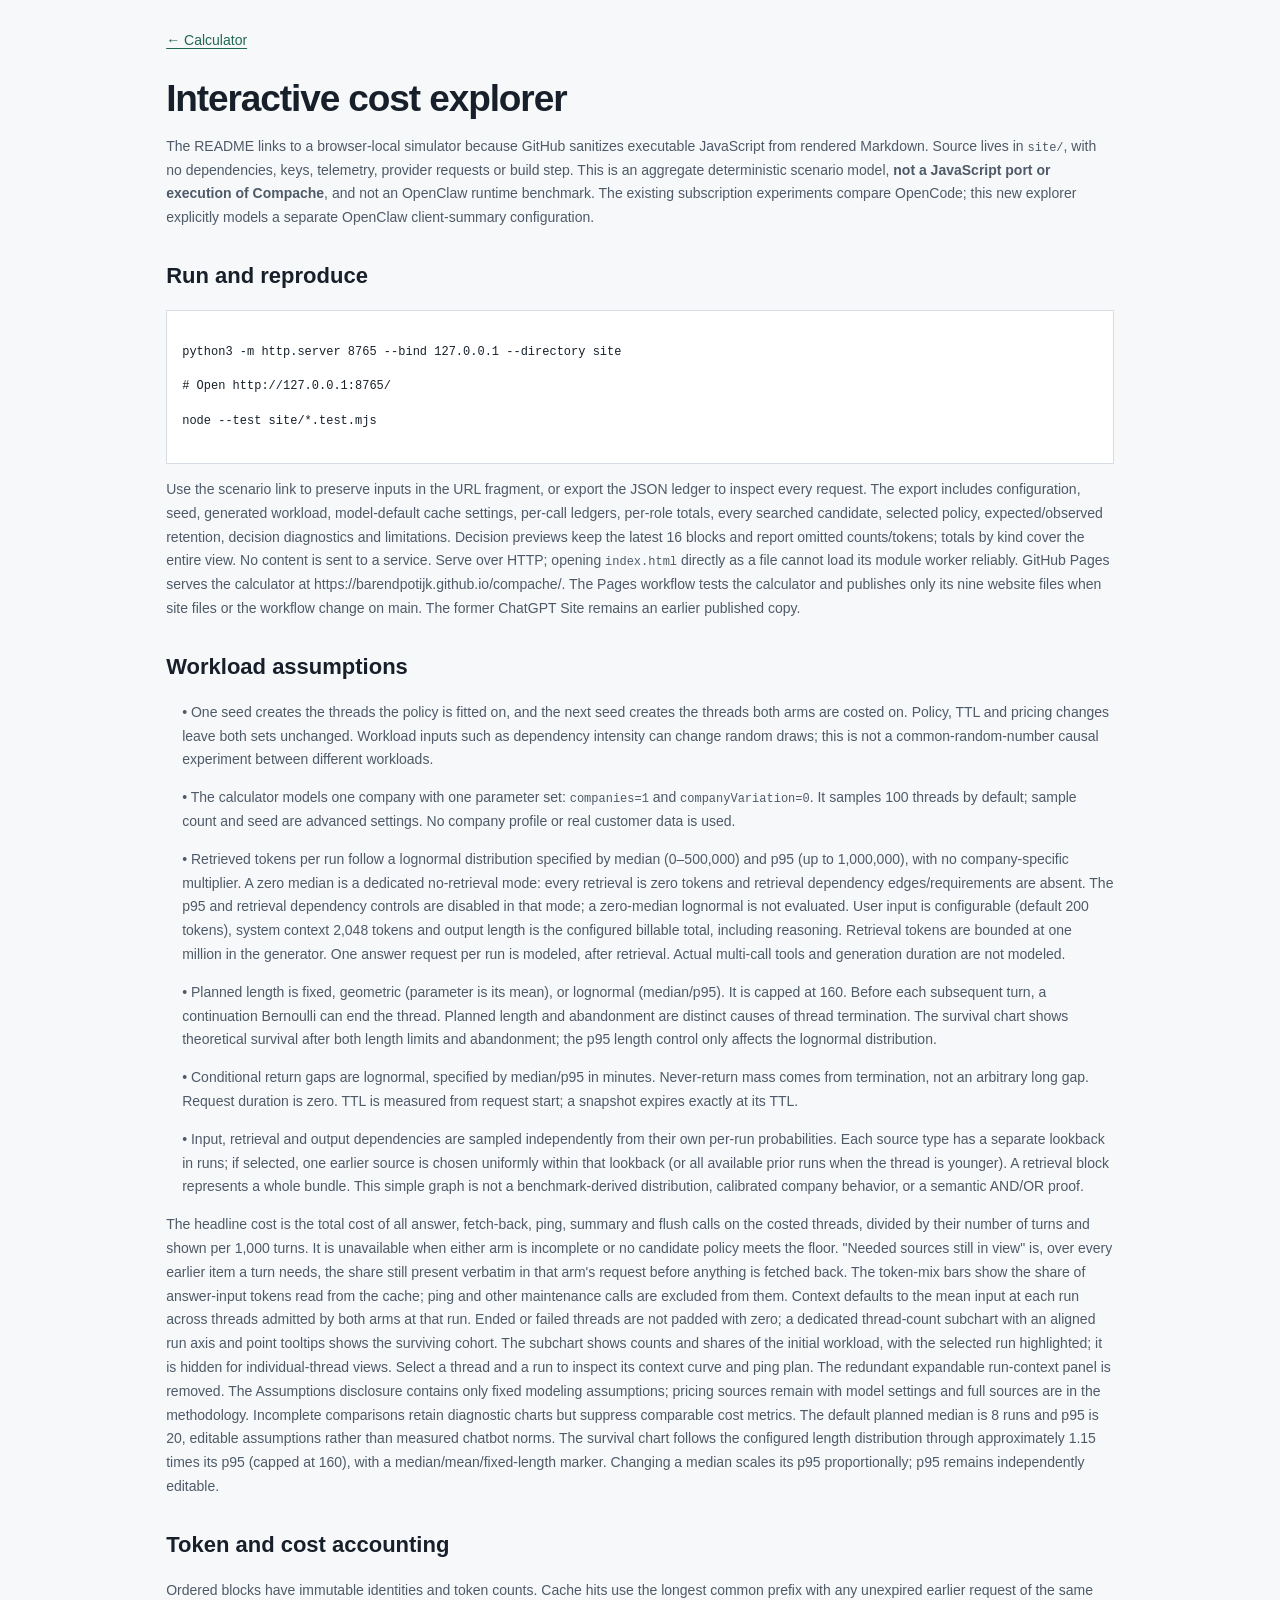
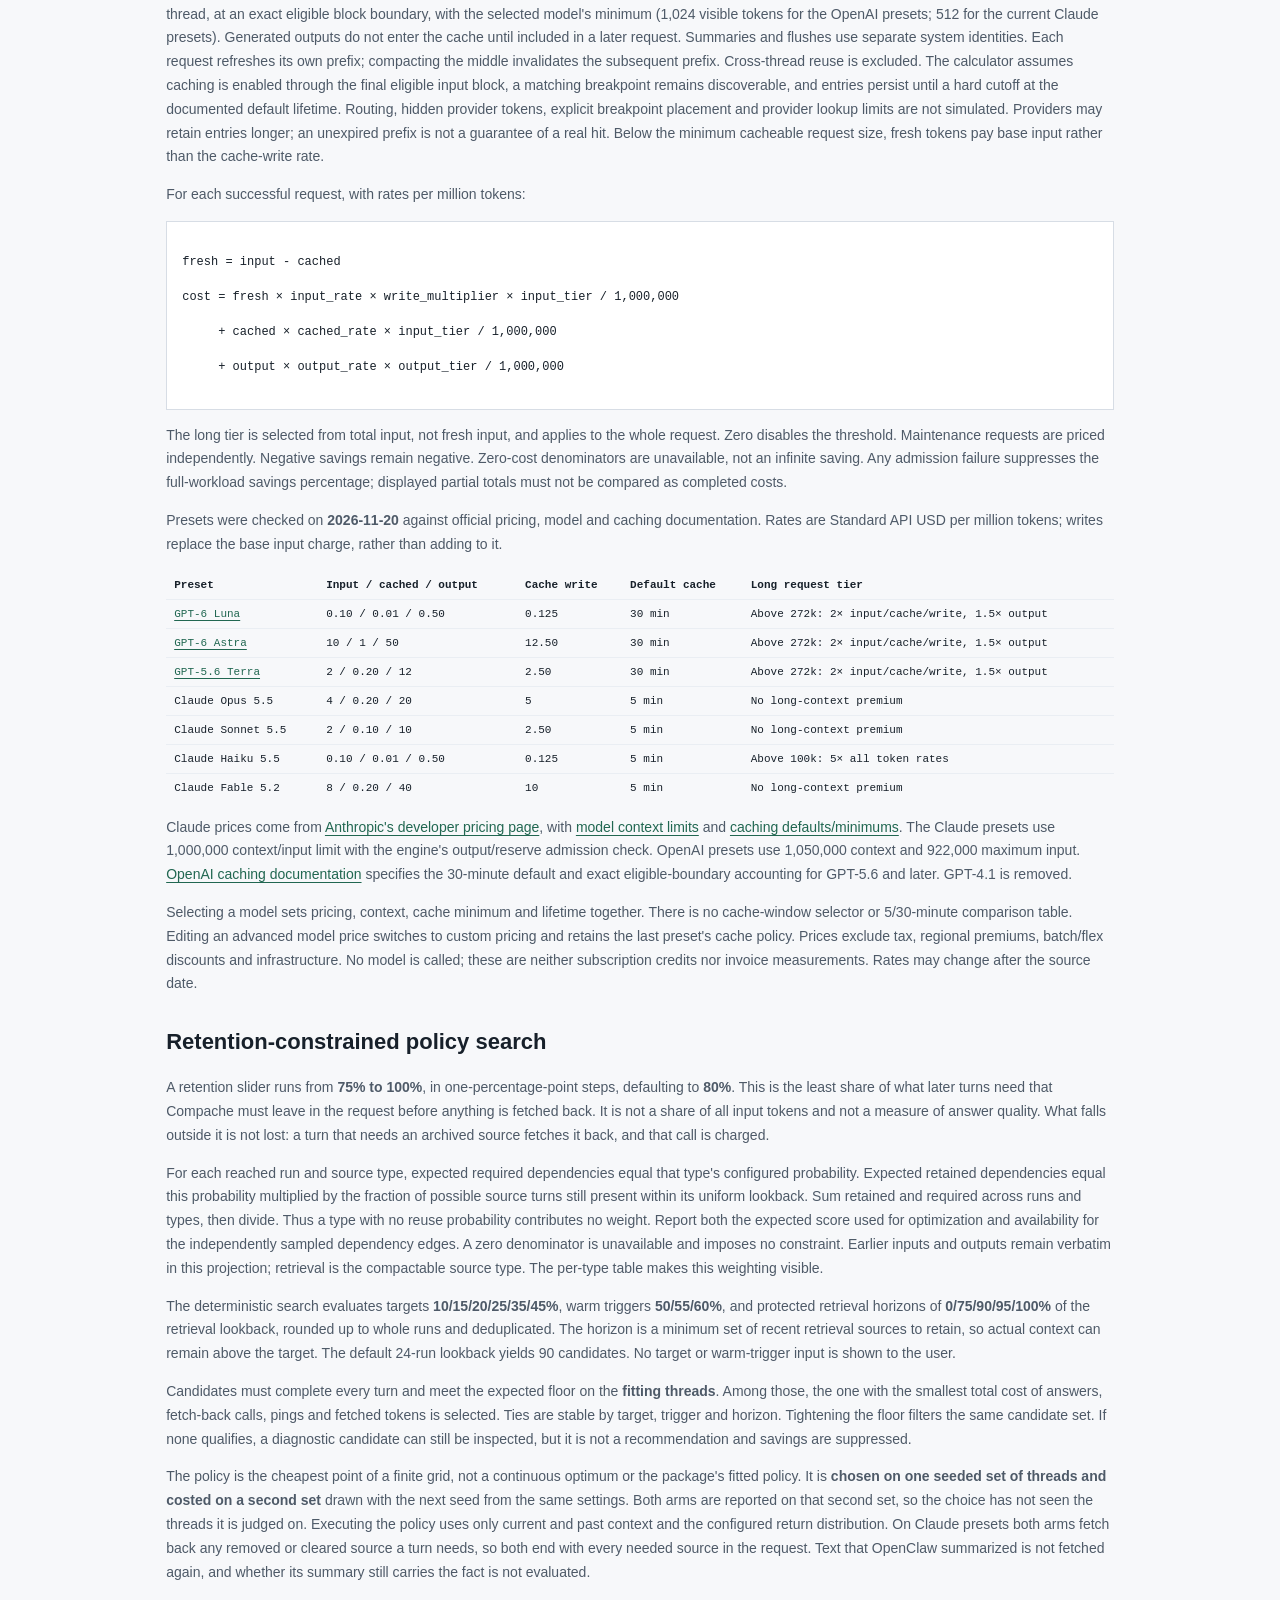
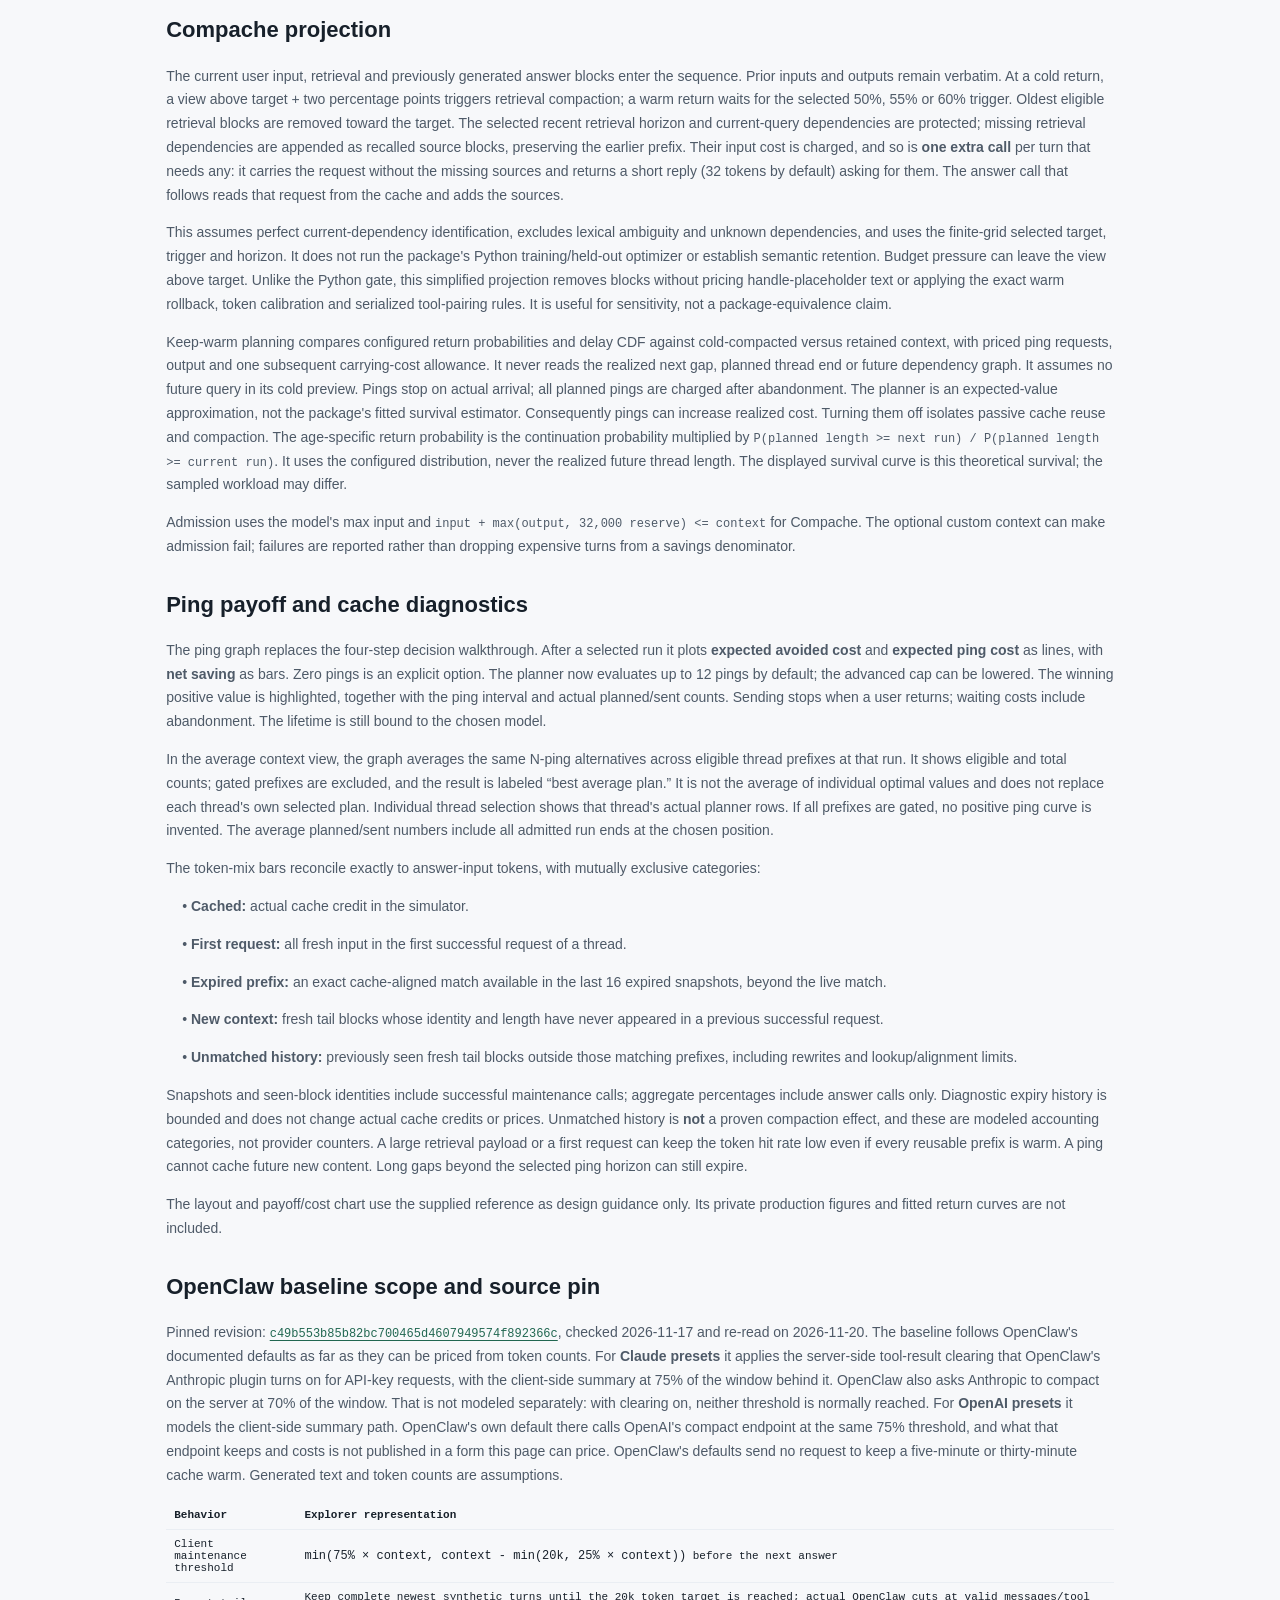
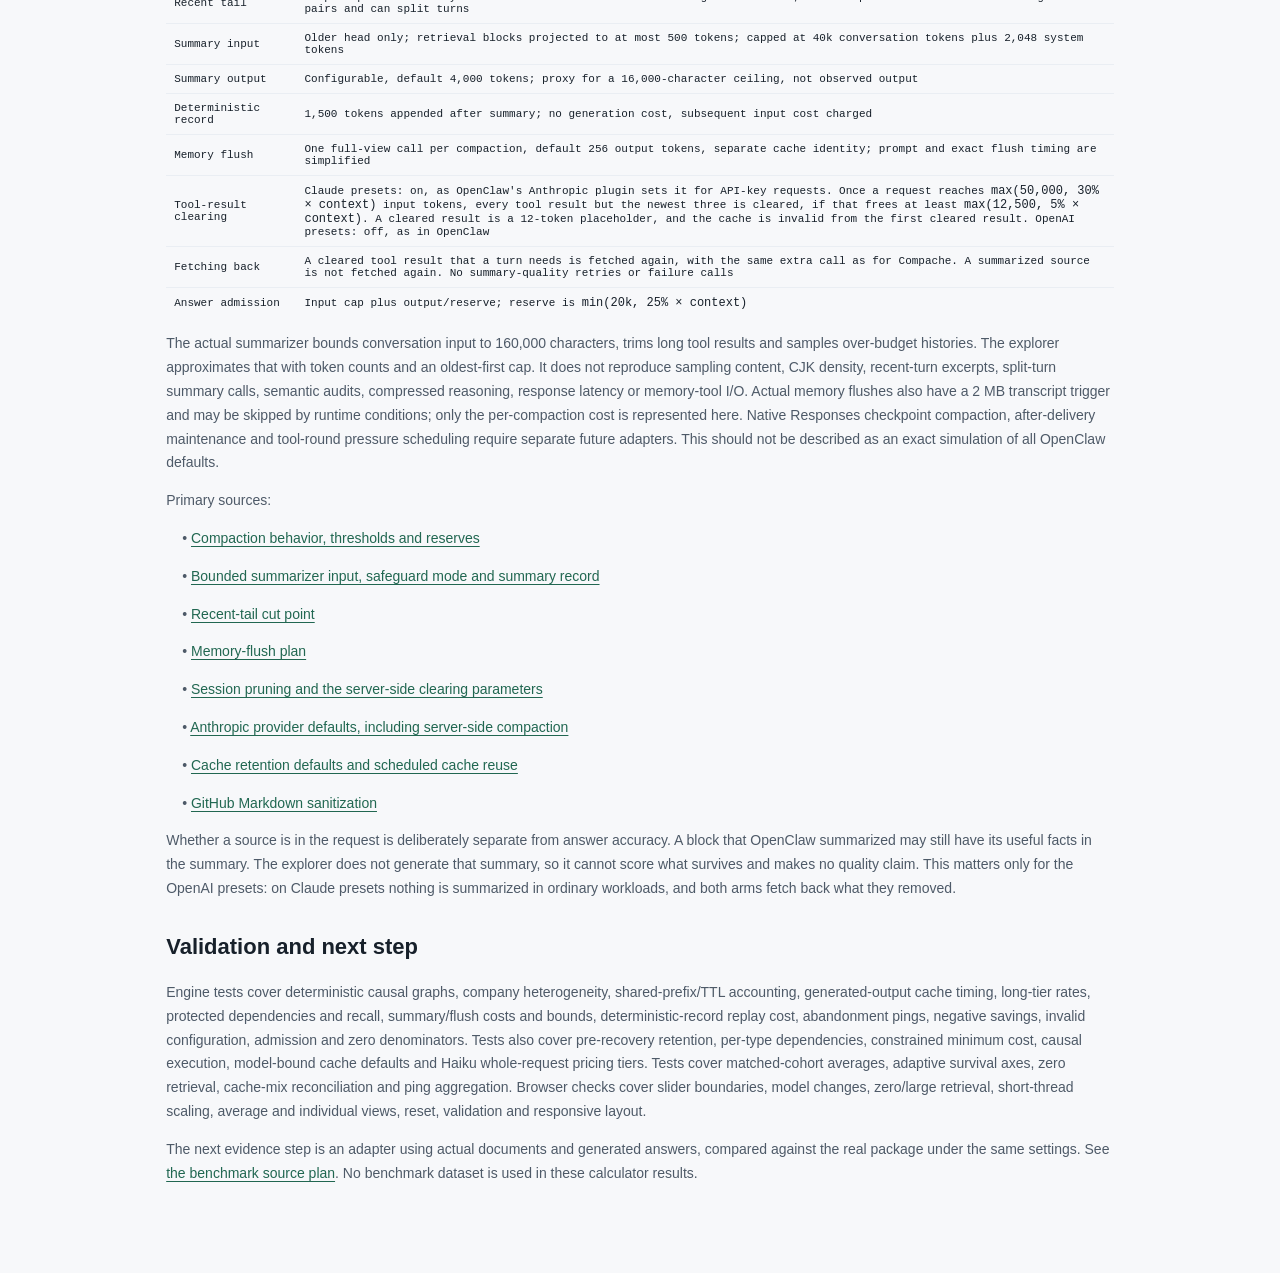
==== commit c0c6739c: "Model OpenClaw's documented defaults in the calculator and rebuild its page The baseline was OpenCla" ====
--- a/site/methodology.html
+++ b/site/methodology.html
@@ -11,13 +11,13 @@
 </code></pre>
 <p>Use the scenario link to preserve inputs in the URL fragment, or export the JSON ledger to inspect every request. The export includes configuration, seed, generated workload, model-default cache settings, per-call ledgers, per-role totals, every searched candidate, selected policy, expected/observed retention, decision diagnostics and limitations. Decision previews keep the latest 16 blocks and report omitted counts/tokens; totals by kind cover the entire view. No content is sent to a service. Serve over HTTP; opening <code>index.html</code> directly as a file cannot load its module worker reliably. GitHub Pages serves the calculator at https://barendpotijk.github.io/compache/. The Pages workflow tests the calculator and publishes only its nine website files when site files or the workflow change on main. The former ChatGPT Site remains an earlier published copy.</p>
 <h2>Workload assumptions</h2>
-<p class="bullet">• One seed creates one workload shared by both arms. Policy, TTL and pricing changes leave that workload unchanged. Workload inputs such as dependency intensity can change random draws; this is not a common-random-number causal experiment between different workloads.</p>
+<p class="bullet">• One seed creates the threads the policy is fitted on, and the next seed creates the threads both arms are costed on. Policy, TTL and pricing changes leave both sets unchanged. Workload inputs such as dependency intensity can change random draws; this is not a common-random-number causal experiment between different workloads.</p>
 <p class="bullet">• The calculator models one company with one parameter set: <code>companies=1</code> and <code>companyVariation=0</code>. It samples 100 threads by default; sample count and seed are advanced settings. No company profile or real customer data is used.</p>
 <p class="bullet">• Retrieved tokens per run follow a lognormal distribution specified by median (0–500,000) and p95 (up to 1,000,000), with no company-specific multiplier. A zero median is a dedicated no-retrieval mode: every retrieval is zero tokens and retrieval dependency edges/requirements are absent. The p95 and retrieval dependency controls are disabled in that mode; a zero-median lognormal is not evaluated. User input is configurable (default 200 tokens), system context 2,048 tokens and output length is the configured billable total, including reasoning. Retrieval tokens are bounded at one million in the generator. One answer request per run is modeled, after retrieval. Actual multi-call tools and generation duration are not modeled.</p>
 <p class="bullet">• Planned length is fixed, geometric (parameter is its mean), or lognormal (median/p95). It is capped at 160. Before each subsequent turn, a continuation Bernoulli can end the thread. Planned length and abandonment are distinct causes of thread termination. The survival chart shows theoretical survival after both length limits and abandonment; the p95 length control only affects the lognormal distribution.</p>
 <p class="bullet">• Conditional return gaps are lognormal, specified by median/p95 in minutes. Never-return mass comes from termination, not an arbitrary long gap. Request duration is zero. TTL is measured from request start; a snapshot expires exactly at its TTL.</p>
 <p class="bullet">• Input, retrieval and output dependencies are sampled independently from their own per-run probabilities. Each source type has a separate lookback in runs; if selected, one earlier source is chosen uniformly within that lookback (or all available prior runs when the thread is younger). A retrieval block represents a whole bundle. This simple graph is not a benchmark-derived distribution, calibrated company behavior, or a semantic AND/OR proof.</p>
-<p>The top-level cost per run is total cost of all answer and maintenance calls divided by the same number of workload runs. It is unavailable when either arm is incomplete or no searched Compache policy meets the retention requirement. Cache hit rate is cached answer-input tokens divided by all answer-input tokens; maintenance/ping traffic is excluded from this rate. Context defaults to the mean input at each run across threads admitted by both arms at that run. Ended or failed threads are not padded with zero; a dedicated thread-count subchart with an aligned run axis and point tooltips shows the surviving cohort. The subchart shows counts and shares of the initial workload, with the selected run highlighted; it is hidden for individual-thread views. Select a thread and a run to inspect its context curve and ping plan. The redundant expandable run-context panel is removed. The Assumptions disclosure contains only fixed modeling assumptions; pricing sources remain with model settings and full sources are in the methodology. Incomplete comparisons retain diagnostic charts but suppress comparable cost metrics. The default planned median is 8 runs and p95 is 20, editable assumptions rather than measured chatbot norms. The survival chart follows the configured length distribution through approximately 1.15 times its p95 (capped at 160), with a median/mean/fixed-length marker. Changing a median scales its p95 proportionally; p95 remains independently editable.</p>
+<p>The headline cost is the total cost of all answer, fetch-back, ping, summary and flush calls on the costed threads, divided by their number of turns and shown per 1,000 turns. It is unavailable when either arm is incomplete or no candidate policy meets the floor. "Needed sources still in view" is, over every earlier item a turn needs, the share still present verbatim in that arm's request before anything is fetched back. The token-mix bars show the share of answer-input tokens read from the cache; ping and other maintenance calls are excluded from them. Context defaults to the mean input at each run across threads admitted by both arms at that run. Ended or failed threads are not padded with zero; a dedicated thread-count subchart with an aligned run axis and point tooltips shows the surviving cohort. The subchart shows counts and shares of the initial workload, with the selected run highlighted; it is hidden for individual-thread views. Select a thread and a run to inspect its context curve and ping plan. The redundant expandable run-context panel is removed. The Assumptions disclosure contains only fixed modeling assumptions; pricing sources remain with model settings and full sources are in the methodology. Incomplete comparisons retain diagnostic charts but suppress comparable cost metrics. The default planned median is 8 runs and p95 is 20, editable assumptions rather than measured chatbot norms. The survival chart follows the configured length distribution through approximately 1.15 times its p95 (capped at 160), with a median/mean/fixed-length marker. Changing a median scales its p95 proportionally; p95 remains independently editable.</p>
 <h2>Token and cost accounting</h2>
 <p>Ordered blocks have immutable identities and token counts. Cache hits use the longest common prefix with any unexpired earlier request of the same thread, at an exact eligible block boundary, with the selected model&#x27;s minimum (1,024 visible tokens for the OpenAI presets; 512 for the current Claude presets). Generated outputs do not enter the cache until included in a later request. Summaries and flushes use separate system identities. Each request refreshes its own prefix; compacting the middle invalidates the subsequent prefix. Cross-thread reuse is excluded. The calculator assumes caching is enabled through the final eligible input block, a matching breakpoint remains discoverable, and entries persist until a hard cutoff at the documented default lifetime. Routing, hidden provider tokens, explicit breakpoint placement and provider lookup limits are not simulated. Providers may retain entries longer; an unexpired prefix is not a guarantee of a real hit. Below the minimum cacheable request size, fresh tokens pay base input rather than the cache-write rate.</p>
 <p>For each successful request, with rates per million tokens:</p>
@@ -32,7 +32,7 @@
 
 </code></pre>
 <p>The long tier is selected from total input, not fresh input, and applies to the whole request. Zero disables the threshold. Maintenance requests are priced independently. Negative savings remain negative. Zero-cost denominators are unavailable, not an infinite saving. Any admission failure suppresses the full-workload savings percentage; displayed partial totals must not be compared as completed costs.</p>
-<p>Presets were checked on <strong>2026-11-17</strong> against official pricing, model and caching documentation. Rates are Standard API USD per million tokens; writes replace the base input charge, rather than adding to it.</p>
+<p>Presets were checked on <strong>2026-11-20</strong> against official pricing, model and caching documentation. Rates are Standard API USD per million tokens; writes replace the base input charge, rather than adding to it.</p>
 <div class="table-scroll"><table>
 <tr><td>Preset</td><td>Input / cached / output</td><td>Cache write</td><td>Default cache</td><td>Long request tier</td></tr>
 <tr><td><a href="https://developers.openai.com/api/docs/models/gpt-6-luna">GPT-6 Luna</a></td><td>0.10 / 0.01 / 0.50</td><td>0.125</td><td>30 min</td><td>Above 272k: 2× input/cache/write, 1.5× output</td></tr>
@@ -46,13 +46,13 @@
 <p>Claude prices come from <a href="https://platform.claude.com/docs/en/about-claude/pricing">Anthropic&#x27;s developer pricing page</a>, with <a href="https://platform.claude.com/docs/en/models/overview">model context limits</a> and <a href="https://platform.claude.com/docs/en/build-with-claude/prompt-caching">caching defaults/minimums</a>. The Claude presets use 1,000,000 context/input limit with the engine&#x27;s output/reserve admission check. OpenAI presets use 1,050,000 context and 922,000 maximum input. <a href="https://developers.openai.com/api/docs/guides/prompt-caching">OpenAI caching documentation</a> specifies the 30-minute default and exact eligible-boundary accounting for GPT-5.6 and later. GPT-4.1 is removed.</p>
 <p>Selecting a model sets pricing, context, cache minimum and lifetime together. There is no cache-window selector or 5/30-minute comparison table. Editing an advanced model price switches to custom pricing and retains the last preset&#x27;s cache policy. Prices exclude tax, regional premiums, batch/flex discounts and infrastructure. No model is called; these are neither subscription credits nor invoice measurements. Rates may change after the source date.</p>
 <h2>Retention-constrained policy search</h2>
-<p>A retention slider runs from <strong>75% to 100%</strong>, in one-percentage-point steps, defaulting to <strong>95%</strong>. This is a requirement on modeled historical dependency availability before current-query recovery, not the fraction of all input tokens and not measured semantic answer quality.</p>
+<p>A retention slider runs from <strong>75% to 100%</strong>, in one-percentage-point steps, defaulting to <strong>80%</strong>. This is the least share of what later turns need that Compache must leave in the request before anything is fetched back. It is not a share of all input tokens and not a measure of answer quality. What falls outside it is not lost: a turn that needs an archived source fetches it back, and that call is charged.</p>
 <p>For each reached run and source type, expected required dependencies equal that type&#x27;s configured probability. Expected retained dependencies equal this probability multiplied by the fraction of possible source turns still present within its uniform lookback. Sum retained and required across runs and types, then divide. Thus a type with no reuse probability contributes no weight. Report both the expected score used for optimization and availability for the independently sampled dependency edges. A zero denominator is unavailable and imposes no constraint. Earlier inputs and outputs remain verbatim in this projection; retrieval is the compactable source type. The per-type table makes this weighting visible.</p>
 <p>The deterministic search evaluates targets <strong>10/15/20/25/35/45%</strong>, warm triggers <strong>50/55/60%</strong>, and protected retrieval horizons of <strong>0/75/90/95/100%</strong> of the retrieval lookback, rounded up to whole runs and deduplicated. The horizon is a minimum set of recent retrieval sources to retain, so actual context can remain above the target. The default 24-run lookback yields 90 candidates. No target or warm-trigger input is shown to the user.</p>
-<p>Candidates must complete all workload runs and meet the expected retention floor. Among feasible candidates, select the smallest total answer, summary, flush, ping and recalled-token cost. Ties are stable by target, trigger and horizon. All candidates share the same seeded workload; tightening the floor filters the same candidate set. A diagnostic candidate can still be inspected if none is feasible, but it is not a recommendation and savings are suppressed.</p>
-<p>This is a <strong>finite-grid optimum fitted to the synthetic scenario</strong>, not a continuous global optimum, held-out evaluation or learned production policy. The search uses whole-scenario outcomes to choose fixed policy parameters; execution of those parameters uses only current/past context and configured return distributions. Current-query recovery cannot inflate the retention metric. The retention requirement applies to Compache; the OpenClaw summary&#x27;s semantic retention is not evaluated, so the comparison is not quality-matched.</p>
+<p>Candidates must complete every turn and meet the expected floor on the <strong>fitting threads</strong>. Among those, the one with the smallest total cost of answers, fetch-back calls, pings and fetched tokens is selected. Ties are stable by target, trigger and horizon. Tightening the floor filters the same candidate set. If none qualifies, a diagnostic candidate can still be inspected, but it is not a recommendation and savings are suppressed.</p>
+<p>The policy is the cheapest point of a finite grid, not a continuous optimum or the package's fitted policy. It is <strong>chosen on one seeded set of threads and costed on a second set</strong> drawn with the next seed from the same settings. Both arms are reported on that second set, so the choice has not seen the threads it is judged on. Executing the policy uses only current and past context and the configured return distribution. On Claude presets both arms fetch back any removed or cleared source a turn needs, so both end with every needed source in the request. Text that OpenClaw summarized is not fetched again, and whether its summary still carries the fact is not evaluated.</p>
 <h2>Compache projection</h2>
-<p>The current user input, retrieval and previously generated answer blocks enter the sequence. Prior inputs and outputs remain verbatim. At a cold return, a view above target + two percentage points triggers retrieval compaction; a warm return waits for the selected 50%, 55% or 60% trigger. Oldest eligible retrieval blocks are removed toward the target. The selected recent retrieval horizon and current-query dependencies are protected; missing retrieval dependencies are appended as recalled source blocks, preserving the earlier prefix. Their input cost is charged. Extra recovery model calls are zero.</p>
+<p>The current user input, retrieval and previously generated answer blocks enter the sequence. Prior inputs and outputs remain verbatim. At a cold return, a view above target + two percentage points triggers retrieval compaction; a warm return waits for the selected 50%, 55% or 60% trigger. Oldest eligible retrieval blocks are removed toward the target. The selected recent retrieval horizon and current-query dependencies are protected; missing retrieval dependencies are appended as recalled source blocks, preserving the earlier prefix. Their input cost is charged, and so is <strong>one extra call</strong> per turn that needs any: it carries the request without the missing sources and returns a short reply (32 tokens by default) asking for them. The answer call that follows reads that request from the cache and adds the sources.</p>
 <p>This assumes perfect current-dependency identification, excludes lexical ambiguity and unknown dependencies, and uses the finite-grid selected target, trigger and horizon. It does not run the package&#x27;s Python training/held-out optimizer or establish semantic retention. Budget pressure can leave the view above target. Unlike the Python gate, this simplified projection removes blocks without pricing handle-placeholder text or applying the exact warm rollback, token calibration and serialized tool-pairing rules. It is useful for sensitivity, not a package-equivalence claim.</p>
 <p>Keep-warm planning compares configured return probabilities and delay CDF against cold-compacted versus retained context, with priced ping requests, output and one subsequent carrying-cost allowance. It never reads the realized next gap, planned thread end or future dependency graph. It assumes no future query in its cold preview. Pings stop on actual arrival; all planned pings are charged after abandonment. The planner is an expected-value approximation, not the package&#x27;s fitted survival estimator. Consequently pings can increase realized cost. Turning them off isolates passive cache reuse and compaction. The age-specific return probability is the continuation probability multiplied by <code>P(planned length &gt;= next run) / P(planned length &gt;= current run)</code>. It uses the configured distribution, never the realized future thread length. The displayed survival curve is this theoretical survival; the sampled workload may differ.</p>
 <p>Admission uses the model&#x27;s max input and <code>input + max(output, 32,000 reserve) &lt;= context</code> for Compache. The optional custom context can make admission fail; failures are reported rather than dropping expensive turns from a savings denominator.</p>
@@ -68,7 +68,7 @@
 <p>Snapshots and seen-block identities include successful maintenance calls; aggregate percentages include answer calls only. Diagnostic expiry history is bounded and does not change actual cache credits or prices. Unmatched history is <strong>not</strong> a proven compaction effect, and these are modeled accounting categories, not provider counters. A large retrieval payload or a first request can keep the token hit rate low even if every reusable prefix is warm. A ping cannot cache future new content. Long gaps beyond the selected ping horizon can still expire.</p>
 <p>The layout and payoff/cost chart use the supplied reference as design guidance only. Its private production figures and fitted return curves are not included.</p>
 <h2>OpenClaw baseline scope and source pin</h2>
-<p>Pinned revision: <a href="https://github.com/openclaw/openclaw/commit/c49b553b85b82bc700465d4607949574f892366c"><code>c49b553b85b82bc700465d4607949574f892366c</code></a>, checked 2026-11-17. Model the <strong>client-side Chat Completions summarization path</strong>, not every OpenClaw deployment and not its default OpenAI Responses/native compaction route. New OpenClaw configs use safeguard mode. Source defaults inform the schedule and budgets, while generated text and token counts are necessarily assumptions.</p>
+<p>Pinned revision: <a href="https://github.com/openclaw/openclaw/commit/c49b553b85b82bc700465d4607949574f892366c"><code>c49b553b85b82bc700465d4607949574f892366c</code></a>, checked 2026-11-17 and re-read on 2026-11-20. The baseline follows OpenClaw's documented defaults as far as they can be priced from token counts. For <strong>Claude presets</strong> it applies the server-side tool-result clearing that OpenClaw's Anthropic plugin turns on for API-key requests, with the client-side summary at 75% of the window behind it. OpenClaw also asks Anthropic to compact on the server at 70% of the window. That is not modeled separately: with clearing on, neither threshold is normally reached. For <strong>OpenAI presets</strong> it models the client-side summary path. OpenClaw's own default there calls OpenAI's compact endpoint at the same 75% threshold, and what that endpoint keeps and costs is not published in a form this page can price. OpenClaw's defaults send no request to keep a five-minute or thirty-minute cache warm. Generated text and token counts are assumptions.</p>
 <div class="table-scroll"><table>
 <tr><td>Behavior</td><td>Explorer representation</td></tr>
 <tr><td>Client maintenance threshold</td><td><code>min(75% × context, context - min(20k, 25% × context))</code> before the next answer</td></tr>
@@ -77,8 +77,8 @@
 <tr><td>Summary output</td><td>Configurable, default 4,000 tokens; proxy for a 16,000-character ceiling, not observed output</td></tr>
 <tr><td>Deterministic record</td><td>1,500 tokens appended after summary; no generation cost, subsequent input cost charged</td></tr>
 <tr><td>Memory flush</td><td>One full-view call per compaction, default 256 output tokens, separate cache identity; prompt and exact flush timing are simplified</td></tr>
-<tr><td>Tool pruning</td><td>Off for this controlled client-summary configuration across all models; Anthropic-specific seeded TTL pruning is not applied</td></tr>
-<tr><td>Recovery / retries</td><td>Zero extra model recovery, summary-quality retry and failure calls assumed</td></tr>
+<tr><td>Tool-result clearing</td><td>Claude presets: on, as OpenClaw's Anthropic plugin sets it for API-key requests. Once a request reaches <code>max(50,000, 30% × context)</code> input tokens, every tool result but the newest three is cleared, if that frees at least <code>max(12,500, 5% × context)</code>. A cleared result is a 12-token placeholder, and the cache is invalid from the first cleared result. OpenAI presets: off, as in OpenClaw</td></tr>
+<tr><td>Fetching back</td><td>A cleared tool result that a turn needs is fetched again, with the same extra call as for Compache. A summarized source is not fetched again. No summary-quality retries or failure calls</td></tr>
 <tr><td>Answer admission</td><td>Input cap plus output/reserve; reserve is <code>min(20k, 25% × context)</code></td></tr>
 </table></div>
 <p>The actual summarizer bounds conversation input to 160,000 characters, trims long tool results and samples over-budget histories. The explorer approximates that with token counts and an oldest-first cap. It does not reproduce sampling content, CJK density, recent-turn excerpts, split-turn summary calls, semantic audits, compressed reasoning, response latency or memory-tool I/O. Actual memory flushes also have a 2 MB transcript trigger and may be skipped by runtime conditions; only the per-compaction cost is represented here. Native Responses checkpoint compaction, after-delivery maintenance and tool-round pressure scheduling require separate future adapters. This should not be described as an exact simulation of all OpenClaw defaults.</p>
@@ -87,9 +87,11 @@
 <p class="bullet">• <a href="https://github.com/openclaw/openclaw/blob/c49b553b85b82bc700465d4607949574f892366c/docs/concepts/compaction.md">Bounded summarizer input, safeguard mode and summary record</a></p>
 <p class="bullet">• <a href="https://github.com/openclaw/openclaw/blob/c49b553b85b82bc700465d4607949574f892366c/packages/agent-core/src/harness/compaction/compaction-cut-point.ts">Recent-tail cut point</a></p>
 <p class="bullet">• <a href="https://github.com/openclaw/openclaw/blob/c49b553b85b82bc700465d4607949574f892366c/src/auto-reply/reply/memory-flush-plan.ts">Memory-flush plan</a></p>
-<p class="bullet">• <a href="https://github.com/openclaw/openclaw/blob/c49b553b85b82bc700465d4607949574f892366c/docs/concepts/session-pruning.md">Session pruning</a></p>
+<p class="bullet">• <a href="https://github.com/openclaw/openclaw/blob/c49b553b85b82bc700465d4607949574f892366c/docs/concepts/session-pruning.md">Session pruning and the server-side clearing parameters</a></p>
+<p class="bullet">• <a href="https://github.com/openclaw/openclaw/blob/c49b553b85b82bc700465d4607949574f892366c/docs/providers/anthropic.md">Anthropic provider defaults, including server-side compaction</a></p>
+<p class="bullet">• <a href="https://github.com/openclaw/openclaw/blob/c49b553b85b82bc700465d4607949574f892366c/docs/reference/prompt-caching.md">Cache retention defaults and scheduled cache reuse</a></p>
 <p class="bullet">• <a href="https://github.com/github/markup#github-markup">GitHub Markdown sanitization</a></p>
-<p>Raw dependency availability is deliberately separate from answer accuracy. A missing original block can still have its useful facts represented by the OpenClaw summary. The explorer does not inspect or generate that summary, so it cannot score semantic preservation or claim a quality advantage.</p>
+<p>Whether a source is in the request is deliberately separate from answer accuracy. A block that OpenClaw summarized may still have its useful facts in the summary. The explorer does not generate that summary, so it cannot score what survives and makes no quality claim. This matters only for the OpenAI presets: on Claude presets nothing is summarized in ordinary workloads, and both arms fetch back what they removed.</p>
 <h2>Validation and next step</h2>
 <p>Engine tests cover deterministic causal graphs, company heterogeneity, shared-prefix/TTL accounting, generated-output cache timing, long-tier rates, protected dependencies and recall, summary/flush costs and bounds, deterministic-record replay cost, abandonment pings, negative savings, invalid configuration, admission and zero denominators. Tests also cover pre-recovery retention, per-type dependencies, constrained minimum cost, causal execution, model-bound cache defaults and Haiku whole-request pricing tiers. Tests cover matched-cohort averages, adaptive survival axes, zero retrieval, cache-mix reconciliation and ping aggregation. Browser checks cover slider boundaries, model changes, zero/large retrieval, short-thread scaling, average and individual views, reset, validation and responsive layout.</p>
-<p>The next evidence step is an adapter using actual documents and generated answers, compared against the real package under the same settings. See <a href="benchmarks.html">the benchmark source plan</a>: QASPER is the proposed reusable source, MuSiQue checks controlled multi-hop dependencies, and LongMemEval is a separate memory diagnostic. No public benchmark dataset has yet been downloaded or used in these calculator results.</p></main></body></html>+<p>The next evidence step is an adapter using actual documents and generated answers, compared against the real package under the same settings. See <a href="benchmarks.html">the benchmark source plan</a>. No benchmark dataset is used in these calculator results.</p></main></body></html>
--- a/site/style.css
+++ b/site/style.css
@@ -6,3 +6,26 @@
 
 /* Aligned context and thread-count subcharts. */
 #contextChart{height:280px}.thread-count-panel{margin-top:8px;padding-top:18px;border-top:1px solid var(--soft)}.subchart-head{display:flex;justify-content:space-between;gap:16px;align-items:center;margin-bottom:8px}.subchart-head h3{font-size:12px;margin:0}.subchart-head span{font:10px var(--mono);color:var(--muted)}.count-chart{height:170px}.count-chart svg{display:block;width:100%;height:100%}.count-chart text{font:11px var(--mono);fill:var(--muted)}.thread-count-panel>.caption{margin-top:6px}.assumption-body ul{padding-left:18px;margin:0}.assumption-body li{margin:7px 0}@media(max-width:700px){.subchart-head{align-items:flex-start;flex-direction:column;gap:5px}.count-chart text{font-size:11px}.subchart-head span{font-size:9px}}
+
+/* Number-first layout: four tiles, then tables and charts side by side. */
+.kpis{grid-template-columns:repeat(4,minmax(0,1fr))}
+.kpis .big{margin:0 0 6px}
+.result-meta{font-size:11.5px;margin:12px 2px 16px}
+.split{display:grid;grid-template-columns:minmax(0,5fr) minmax(0,7fr);gap:16px;margin-top:16px}
+.split .chart-panel{margin:0}
+.ledger{width:100%;border-collapse:collapse;font-size:13px;font-variant-numeric:tabular-nums}
+.ledger th{text-align:left;font-weight:400;color:#4e5a68;padding:6px 0}
+.ledger td,.ledger thead th+th{text-align:right;padding:6px 0 6px 18px}
+.ledger thead th{font-size:11px;font-weight:600;color:var(--muted);border-bottom:1px solid var(--line)}
+.ledger tbody tr+tr th,.ledger tbody tr+tr td{border-top:1px solid var(--soft)}
+.ledger .group th{font:600 10.5px var(--mono);letter-spacing:.8px;text-transform:uppercase;color:var(--muted);padding-top:16px;border-top:0}
+.ledger .total th,.ledger .total td,.ledger tr.selected td{font-weight:650;color:var(--ink)}
+.ledger.policies th,.ledger.policies td{text-align:right;padding-left:18px}
+.policy-row .selected-policy{flex:1;min-width:260px;border:0;background:none;padding:0;font:12px/1.5 var(--mono)}
+.caption{font-size:11.5px;line-height:1.5}
+.metrics h2{font-size:12.5px}
+.key{font-size:11.5px}
+.input-grid label,.model-row label,.advanced-grid label{font-size:12px}
+#status,.label{font-size:11px}
+@media(max-width:1100px){.kpis{grid-template-columns:repeat(2,minmax(0,1fr))}.split{grid-template-columns:minmax(0,1fr)}}
+@media(max-width:700px){.kpis{grid-template-columns:minmax(0,1fr)}}
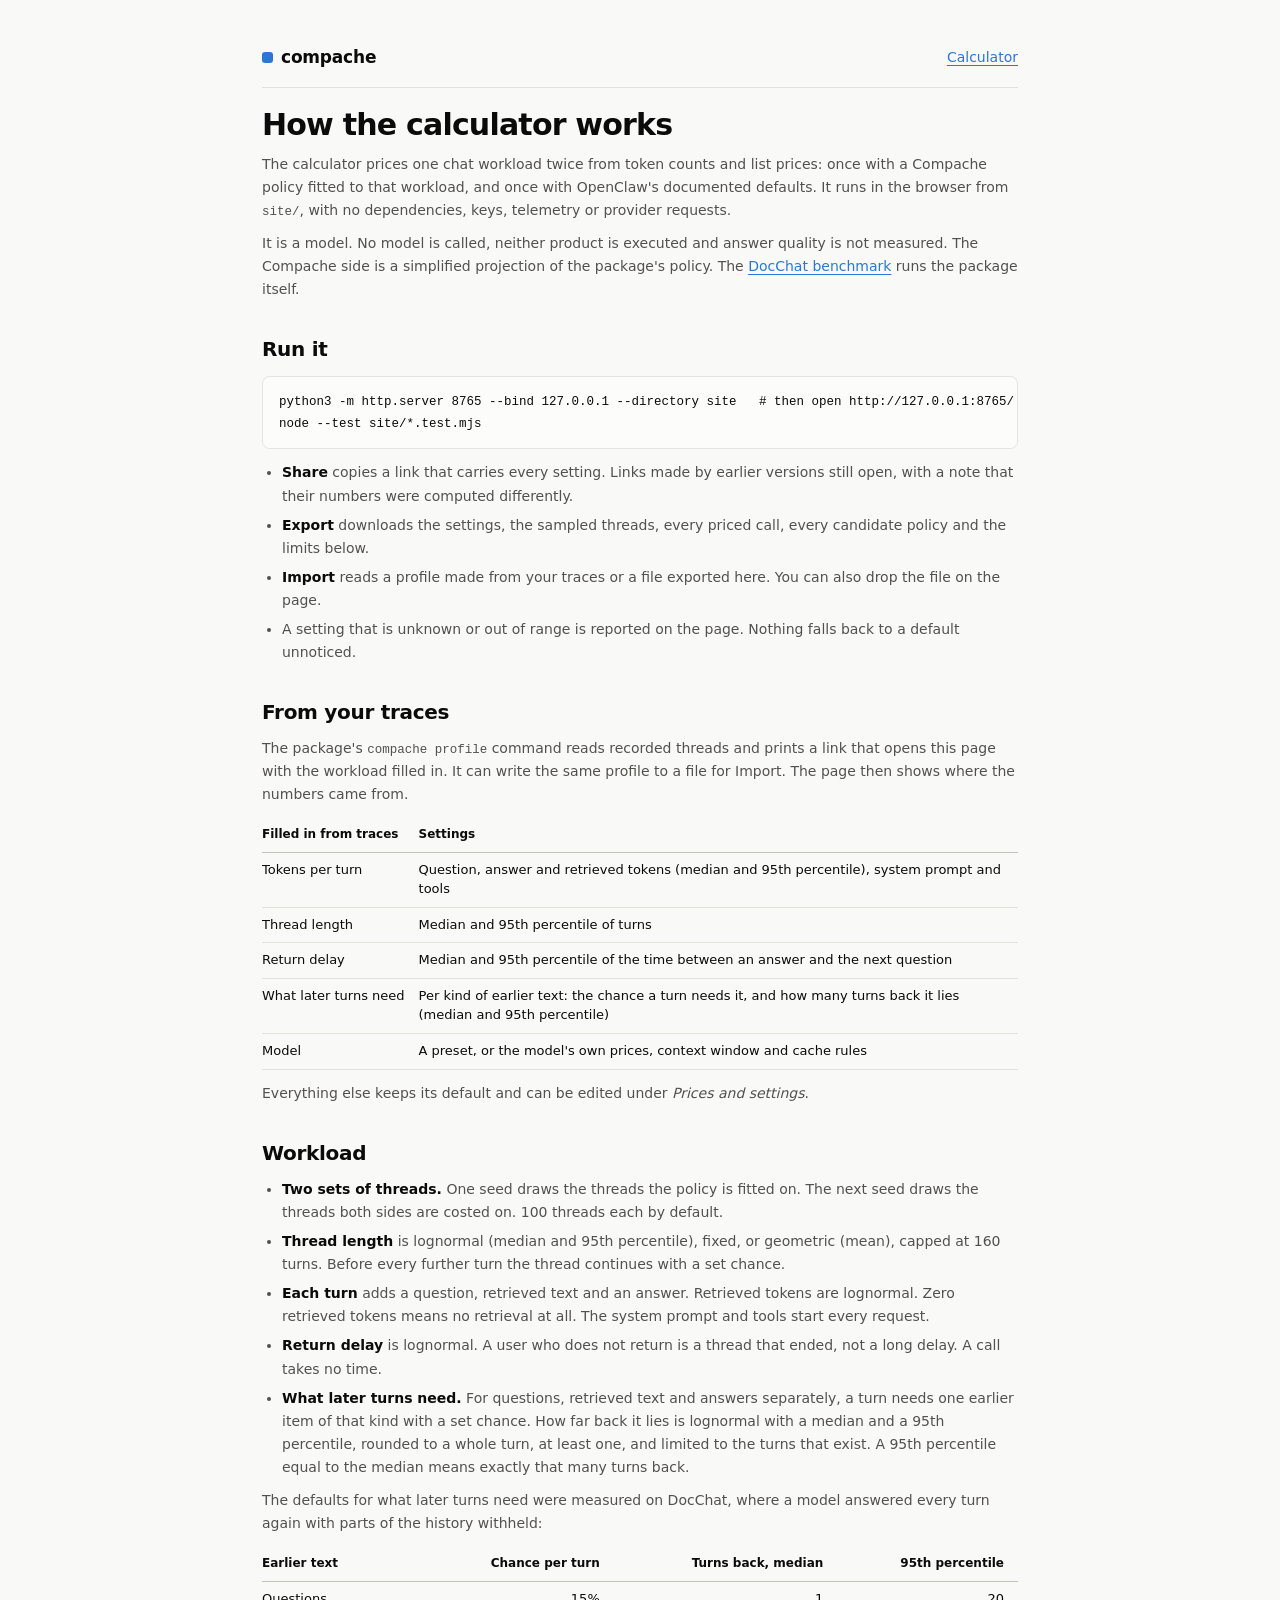
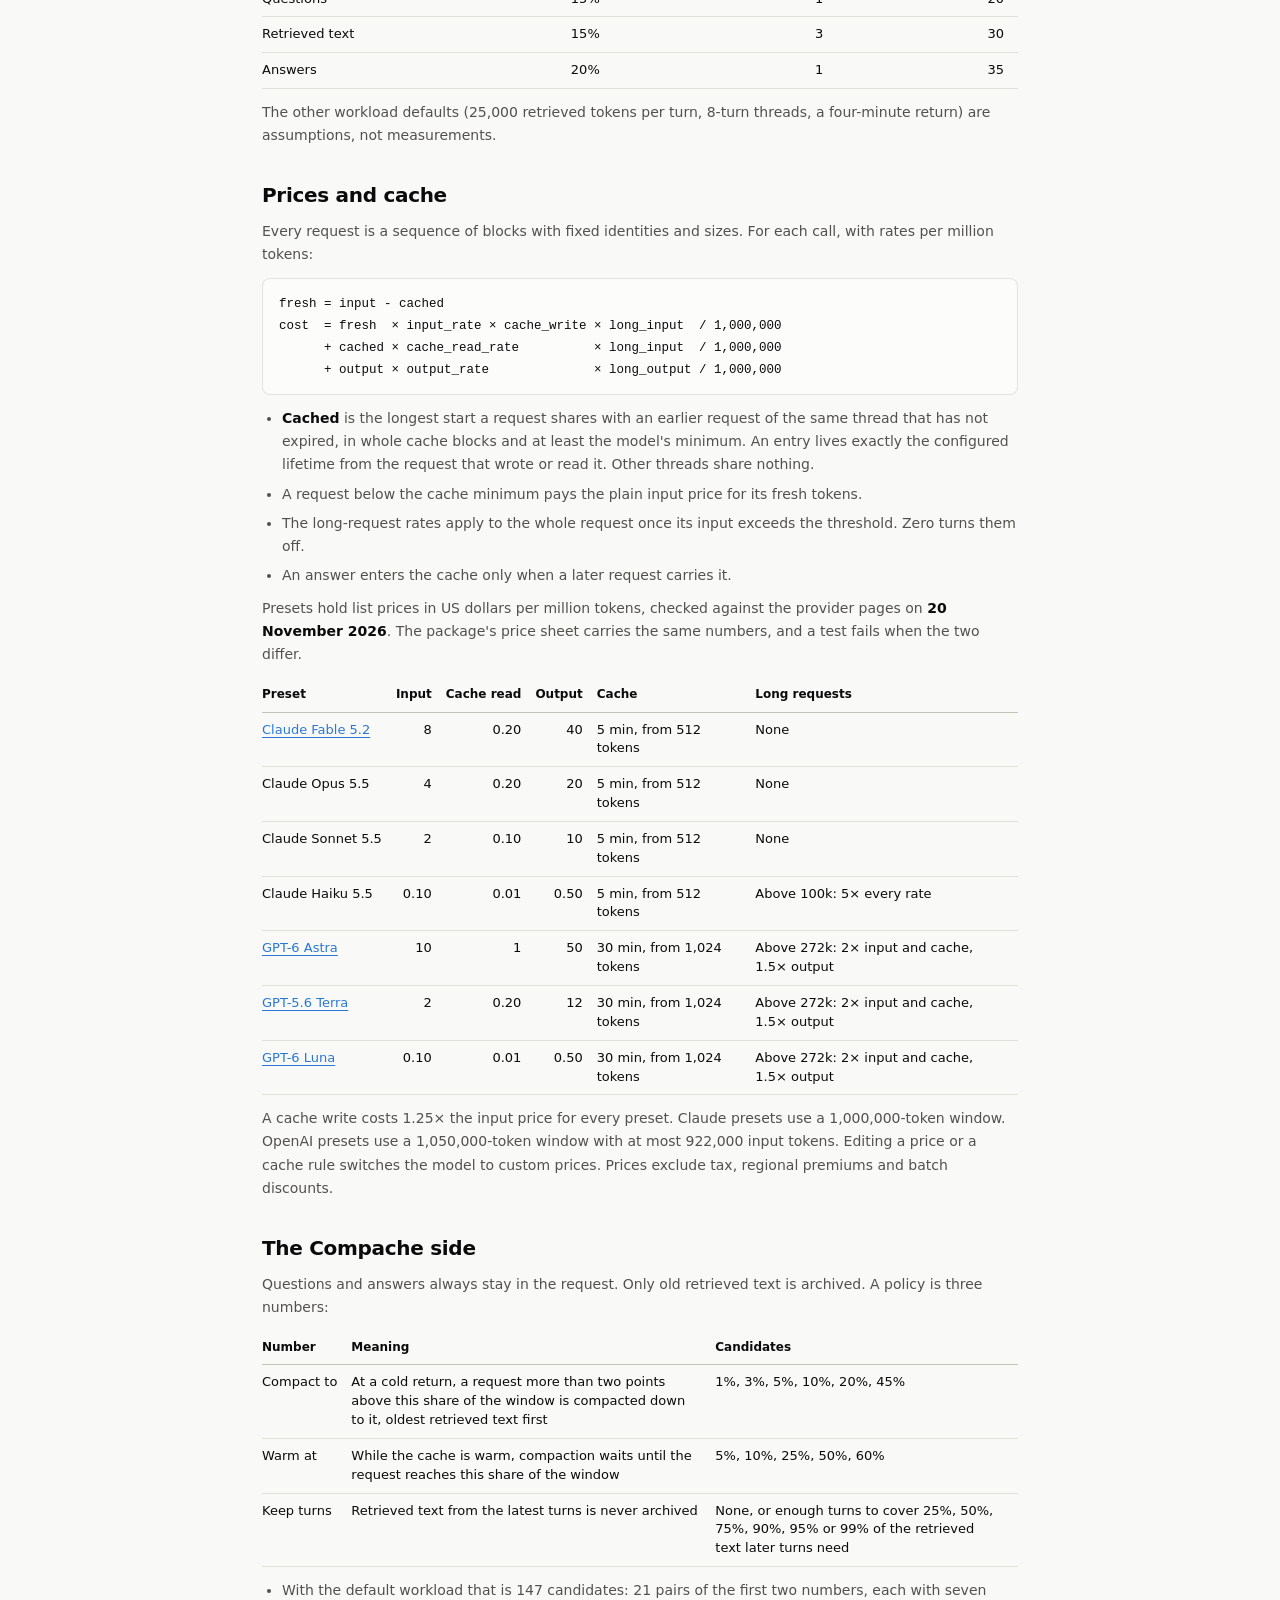
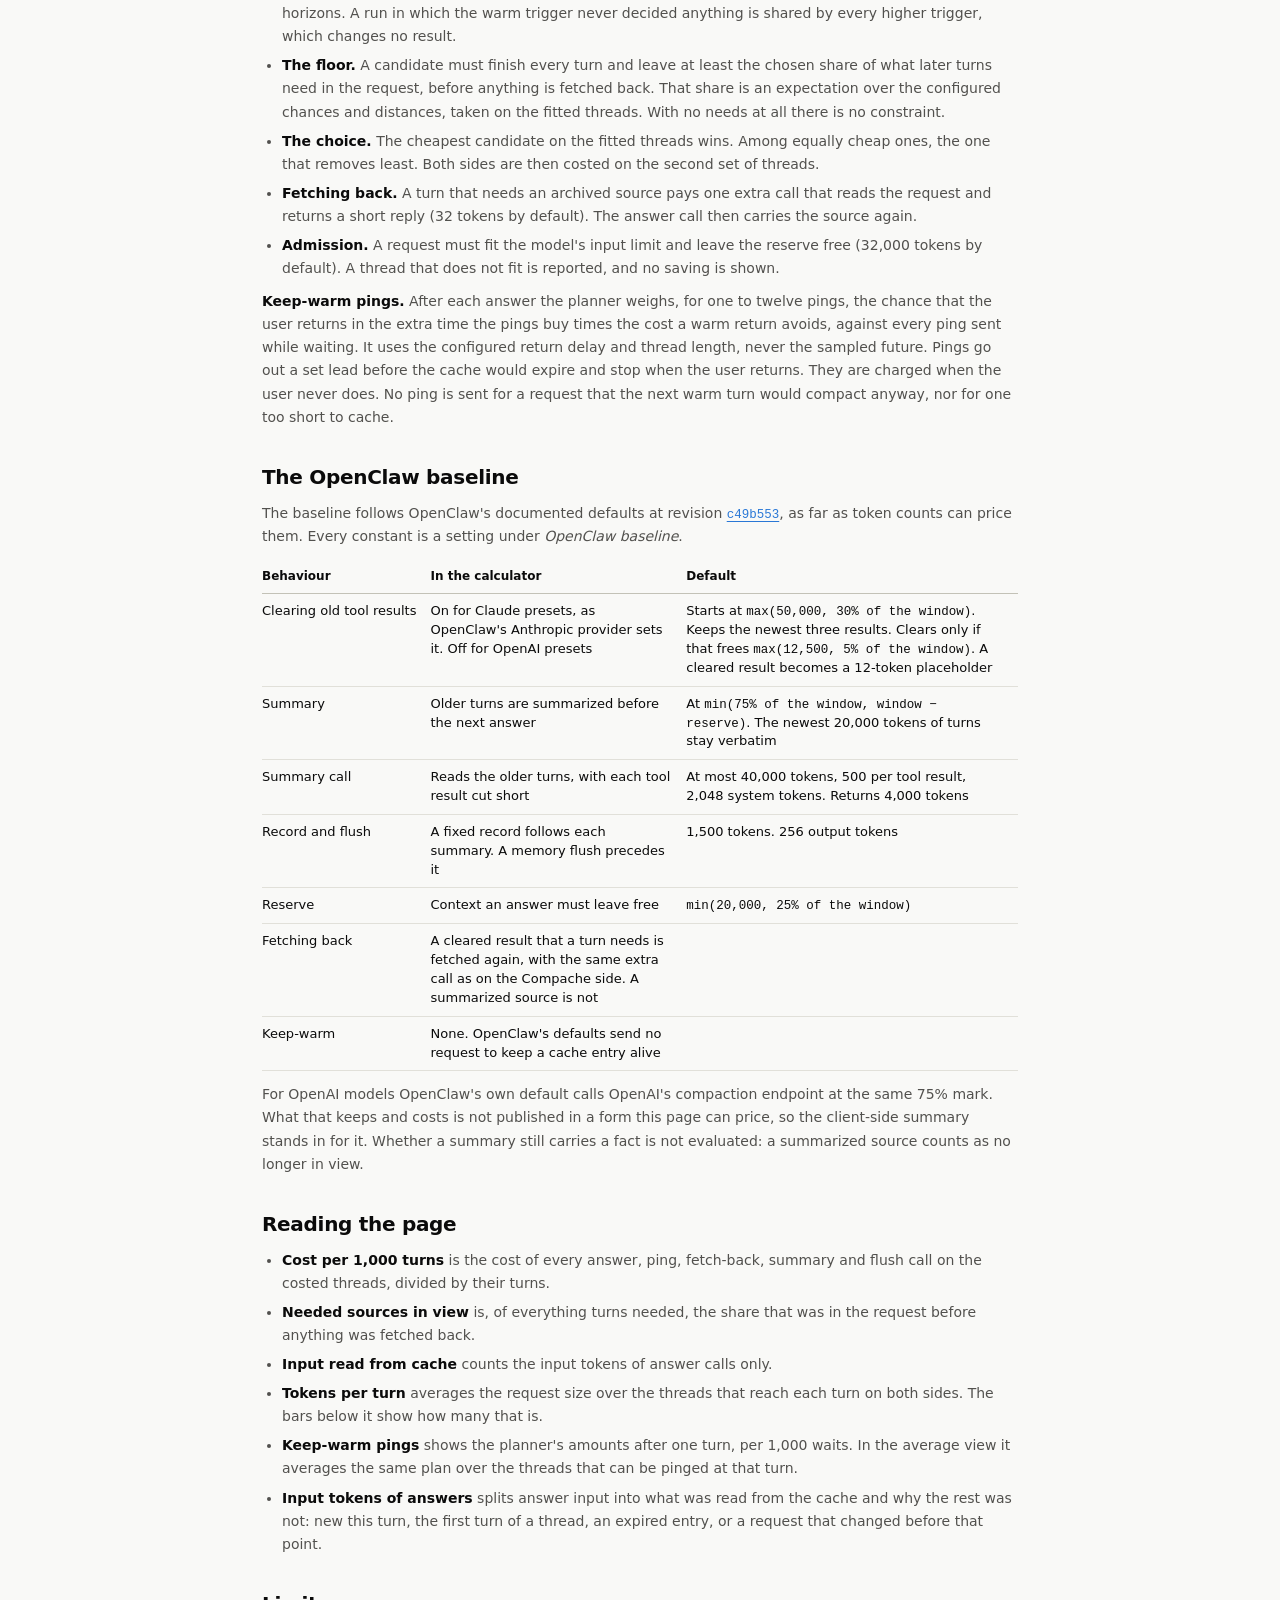
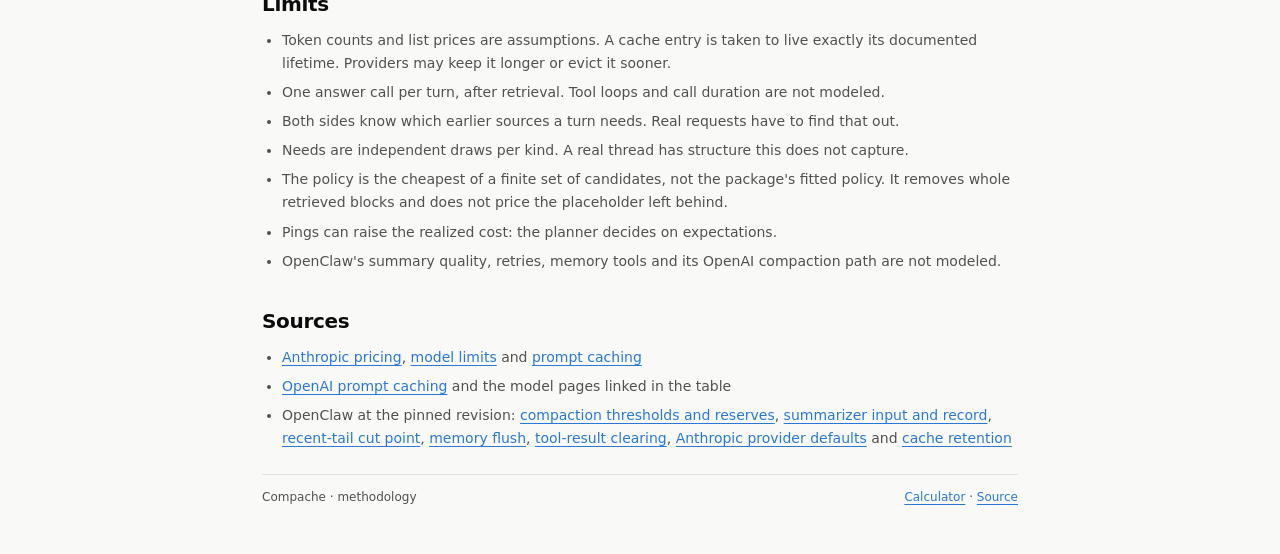
==== commit 05334227: "Restyle the calculator, expose every input and open it from a profile - One palette and typeface wit" ====
--- a/site/methodology.html
+++ b/site/methodology.html
@@ -1,97 +1,145 @@
-<!doctype html><html lang="en"><head><meta charset="utf-8"><meta name="viewport" content="width=device-width,initial-scale=1"><title>Model specification · Compache</title><link rel="stylesheet" href="./style.css"><style>.document{max-width:1050px;padding-top:30px;padding-bottom:50px}.document h1{margin-top:28px}.document h2{margin-top:30px;font-size:22px}.document p{line-height:1.7;color:#4e5a68}.document pre{white-space:pre-wrap;background:white;border:1px solid #d7dde5;padding:15px;font-size:12px}.document td{white-space:normal;text-align:left;padding:8px}.document tr:first-child{font-weight:bold}.document .table-scroll{overflow:auto}.document code{font-size:12px}.document .bullet{padding-left:16px}</style></head><body><main class="document"><a href="./">← Calculator</a><h1>Interactive cost explorer</h1>
-<p>The README links to a browser-local simulator because GitHub sanitizes executable JavaScript from rendered Markdown. Source lives in <code>site/</code>, with no dependencies, keys, telemetry, provider requests or build step. This is an aggregate deterministic scenario model, <strong>not a JavaScript port or execution of Compache</strong>, and not an OpenClaw runtime benchmark. The existing subscription experiments compare OpenCode; this new explorer explicitly models a separate OpenClaw client-summary configuration.</p>
-<h2>Run and reproduce</h2>
-<pre><code>
-python3 -m http.server 8765 --bind 127.0.0.1 --directory site
+<!doctype html>
+<html lang="en">
+<head>
+<meta charset="utf-8">
+<meta name="viewport" content="width=device-width,initial-scale=1">
+<meta name="color-scheme" content="light dark">
+<meta name="description" content="How the Compache cost calculator prices a workload: the workload model, prices and cache rules, the fitted policy and the OpenClaw baseline.">
+<title>Methodology · Compache</title>
+<link rel="stylesheet" href="./style.css">
+</head>
+<body>
+<main class="document">
+<header class="top"><a class="brand" href="./"><i></i>compache</a><a href="./">Calculator</a></header>
 
-# Open http://127.0.0.1:8765/
+<h1>How the calculator works</h1>
+<p>The calculator prices one chat workload twice from token counts and list prices: once with a Compache policy fitted to that workload, and once with OpenClaw's documented defaults. It runs in the browser from <code>site/</code>, with no dependencies, keys, telemetry or provider requests.</p>
+<p>It is a model. No model is called, neither product is executed and answer quality is not measured. The Compache side is a simplified projection of the package's policy. The <a href="https://github.com/BarendPotijk/compache/tree/main/benchmarks/docchat">DocChat benchmark</a> runs the package itself.</p>
 
-node --test site/*.test.mjs
+<h2>Run it</h2>
+<pre><code>python3 -m http.server 8765 --bind 127.0.0.1 --directory site   # then open http://127.0.0.1:8765/
+node --test site/*.test.mjs</code></pre>
+<ul>
+<li><strong>Share</strong> copies a link that carries every setting. Links made by earlier versions still open, with a note that their numbers were computed differently.</li>
+<li><strong>Export</strong> downloads the settings, the sampled threads, every priced call, every candidate policy and the limits below.</li>
+<li><strong>Import</strong> reads a profile made from your traces or a file exported here. You can also drop the file on the page.</li>
+<li>A setting that is unknown or out of range is reported on the page. Nothing falls back to a default unnoticed.</li>
+</ul>
 
-</code></pre>
-<p>Use the scenario link to preserve inputs in the URL fragment, or export the JSON ledger to inspect every request. The export includes configuration, seed, generated workload, model-default cache settings, per-call ledgers, per-role totals, every searched candidate, selected policy, expected/observed retention, decision diagnostics and limitations. Decision previews keep the latest 16 blocks and report omitted counts/tokens; totals by kind cover the entire view. No content is sent to a service. Serve over HTTP; opening <code>index.html</code> directly as a file cannot load its module worker reliably. GitHub Pages serves the calculator at https://barendpotijk.github.io/compache/. The Pages workflow tests the calculator and publishes only its nine website files when site files or the workflow change on main. The former ChatGPT Site remains an earlier published copy.</p>
-<h2>Workload assumptions</h2>
-<p class="bullet">• One seed creates the threads the policy is fitted on, and the next seed creates the threads both arms are costed on. Policy, TTL and pricing changes leave both sets unchanged. Workload inputs such as dependency intensity can change random draws; this is not a common-random-number causal experiment between different workloads.</p>
-<p class="bullet">• The calculator models one company with one parameter set: <code>companies=1</code> and <code>companyVariation=0</code>. It samples 100 threads by default; sample count and seed are advanced settings. No company profile or real customer data is used.</p>
-<p class="bullet">• Retrieved tokens per run follow a lognormal distribution specified by median (0–500,000) and p95 (up to 1,000,000), with no company-specific multiplier. A zero median is a dedicated no-retrieval mode: every retrieval is zero tokens and retrieval dependency edges/requirements are absent. The p95 and retrieval dependency controls are disabled in that mode; a zero-median lognormal is not evaluated. User input is configurable (default 200 tokens), system context 2,048 tokens and output length is the configured billable total, including reasoning. Retrieval tokens are bounded at one million in the generator. One answer request per run is modeled, after retrieval. Actual multi-call tools and generation duration are not modeled.</p>
-<p class="bullet">• Planned length is fixed, geometric (parameter is its mean), or lognormal (median/p95). It is capped at 160. Before each subsequent turn, a continuation Bernoulli can end the thread. Planned length and abandonment are distinct causes of thread termination. The survival chart shows theoretical survival after both length limits and abandonment; the p95 length control only affects the lognormal distribution.</p>
-<p class="bullet">• Conditional return gaps are lognormal, specified by median/p95 in minutes. Never-return mass comes from termination, not an arbitrary long gap. Request duration is zero. TTL is measured from request start; a snapshot expires exactly at its TTL.</p>
-<p class="bullet">• Input, retrieval and output dependencies are sampled independently from their own per-run probabilities. Each source type has a separate lookback in runs; if selected, one earlier source is chosen uniformly within that lookback (or all available prior runs when the thread is younger). A retrieval block represents a whole bundle. This simple graph is not a benchmark-derived distribution, calibrated company behavior, or a semantic AND/OR proof.</p>
-<p>The headline cost is the total cost of all answer, fetch-back, ping, summary and flush calls on the costed threads, divided by their number of turns and shown per 1,000 turns. It is unavailable when either arm is incomplete or no candidate policy meets the floor. "Needed sources still in view" is, over every earlier item a turn needs, the share still present verbatim in that arm's request before anything is fetched back. The token-mix bars show the share of answer-input tokens read from the cache; ping and other maintenance calls are excluded from them. Context defaults to the mean input at each run across threads admitted by both arms at that run. Ended or failed threads are not padded with zero; a dedicated thread-count subchart with an aligned run axis and point tooltips shows the surviving cohort. The subchart shows counts and shares of the initial workload, with the selected run highlighted; it is hidden for individual-thread views. Select a thread and a run to inspect its context curve and ping plan. The redundant expandable run-context panel is removed. The Assumptions disclosure contains only fixed modeling assumptions; pricing sources remain with model settings and full sources are in the methodology. Incomplete comparisons retain diagnostic charts but suppress comparable cost metrics. The default planned median is 8 runs and p95 is 20, editable assumptions rather than measured chatbot norms. The survival chart follows the configured length distribution through approximately 1.15 times its p95 (capped at 160), with a median/mean/fixed-length marker. Changing a median scales its p95 proportionally; p95 remains independently editable.</p>
-<h2>Token and cost accounting</h2>
-<p>Ordered blocks have immutable identities and token counts. Cache hits use the longest common prefix with any unexpired earlier request of the same thread, at an exact eligible block boundary, with the selected model&#x27;s minimum (1,024 visible tokens for the OpenAI presets; 512 for the current Claude presets). Generated outputs do not enter the cache until included in a later request. Summaries and flushes use separate system identities. Each request refreshes its own prefix; compacting the middle invalidates the subsequent prefix. Cross-thread reuse is excluded. The calculator assumes caching is enabled through the final eligible input block, a matching breakpoint remains discoverable, and entries persist until a hard cutoff at the documented default lifetime. Routing, hidden provider tokens, explicit breakpoint placement and provider lookup limits are not simulated. Providers may retain entries longer; an unexpired prefix is not a guarantee of a real hit. Below the minimum cacheable request size, fresh tokens pay base input rather than the cache-write rate.</p>
-<p>For each successful request, with rates per million tokens:</p>
-<pre><code>
-fresh = input - cached
+<h2>From your traces</h2>
+<p>The package's <code>compache profile</code> command reads recorded threads and prints a link that opens this page with the workload filled in. It can write the same profile to a file for Import. The page then shows where the numbers came from.</p>
+<div class="table-scroll"><table>
+<tr><th>Filled in from traces</th><th>Settings</th></tr>
+<tr><td>Tokens per turn</td><td>Question, answer and retrieved tokens (median and 95th percentile), system prompt and tools</td></tr>
+<tr><td>Thread length</td><td>Median and 95th percentile of turns</td></tr>
+<tr><td>Return delay</td><td>Median and 95th percentile of the time between an answer and the next question</td></tr>
+<tr><td>What later turns need</td><td>Per kind of earlier text: the chance a turn needs it, and how many turns back it lies (median and 95th percentile)</td></tr>
+<tr><td>Model</td><td>A preset, or the model's own prices, context window and cache rules</td></tr>
+</table></div>
+<p>Everything else keeps its default and can be edited under <em>Prices and settings</em>.</p>
 
-cost = fresh × input_rate × write_multiplier × input_tier / 1,000,000
+<h2>Workload</h2>
+<ul>
+<li><strong>Two sets of threads.</strong> One seed draws the threads the policy is fitted on. The next seed draws the threads both sides are costed on. 100 threads each by default.</li>
+<li><strong>Thread length</strong> is lognormal (median and 95th percentile), fixed, or geometric (mean), capped at 160 turns. Before every further turn the thread continues with a set chance.</li>
+<li><strong>Each turn</strong> adds a question, retrieved text and an answer. Retrieved tokens are lognormal. Zero retrieved tokens means no retrieval at all. The system prompt and tools start every request.</li>
+<li><strong>Return delay</strong> is lognormal. A user who does not return is a thread that ended, not a long delay. A call takes no time.</li>
+<li><strong>What later turns need.</strong> For questions, retrieved text and answers separately, a turn needs one earlier item of that kind with a set chance. How far back it lies is lognormal with a median and a 95th percentile, rounded to a whole turn, at least one, and limited to the turns that exist. A 95th percentile equal to the median means exactly that many turns back.</li>
+</ul>
+<p>The defaults for what later turns need were measured on DocChat, where a model answered every turn again with parts of the history withheld:</p>
+<div class="table-scroll"><table>
+<tr><th>Earlier text</th><th class="num">Chance per turn</th><th class="num">Turns back, median</th><th class="num">95th percentile</th></tr>
+<tr><td>Questions</td><td class="num">15%</td><td class="num">1</td><td class="num">20</td></tr>
+<tr><td>Retrieved text</td><td class="num">15%</td><td class="num">3</td><td class="num">30</td></tr>
+<tr><td>Answers</td><td class="num">20%</td><td class="num">1</td><td class="num">35</td></tr>
+</table></div>
+<p>The other workload defaults (25,000 retrieved tokens per turn, 8-turn threads, a four-minute return) are assumptions, not measurements.</p>
 
-     + cached × cached_rate × input_tier / 1,000,000
+<h2>Prices and cache</h2>
+<p>Every request is a sequence of blocks with fixed identities and sizes. For each call, with rates per million tokens:</p>
+<pre><code>fresh = input - cached
+cost  = fresh  × input_rate × cache_write × long_input  / 1,000,000
+      + cached × cache_read_rate          × long_input  / 1,000,000
+      + output × output_rate              × long_output / 1,000,000</code></pre>
+<ul>
+<li><strong>Cached</strong> is the longest start a request shares with an earlier request of the same thread that has not expired, in whole cache blocks and at least the model's minimum. An entry lives exactly the configured lifetime from the request that wrote or read it. Other threads share nothing.</li>
+<li>A request below the cache minimum pays the plain input price for its fresh tokens.</li>
+<li>The long-request rates apply to the whole request once its input exceeds the threshold. Zero turns them off.</li>
+<li>An answer enters the cache only when a later request carries it.</li>
+</ul>
+<p>Presets hold list prices in US dollars per million tokens, checked against the provider pages on <strong>20 November 2026</strong>. The package's price sheet carries the same numbers, and a test fails when the two differ.</p>
+<div class="table-scroll"><table>
+<tr><th>Preset</th><th class="num">Input</th><th class="num">Cache read</th><th class="num">Output</th><th>Cache</th><th>Long requests</th></tr>
+<tr><td><a href="https://platform.claude.com/docs/en/about-claude/pricing">Claude Fable 5.2</a></td><td class="num">8</td><td class="num">0.20</td><td class="num">40</td><td>5 min, from 512 tokens</td><td>None</td></tr>
+<tr><td>Claude Opus 5.5</td><td class="num">4</td><td class="num">0.20</td><td class="num">20</td><td>5 min, from 512 tokens</td><td>None</td></tr>
+<tr><td>Claude Sonnet 5.5</td><td class="num">2</td><td class="num">0.10</td><td class="num">10</td><td>5 min, from 512 tokens</td><td>None</td></tr>
+<tr><td>Claude Haiku 5.5</td><td class="num">0.10</td><td class="num">0.01</td><td class="num">0.50</td><td>5 min, from 512 tokens</td><td>Above 100k: 5× every rate</td></tr>
+<tr><td><a href="https://developers.openai.com/api/docs/models/gpt-6-astra">GPT-6 Astra</a></td><td class="num">10</td><td class="num">1</td><td class="num">50</td><td>30 min, from 1,024 tokens</td><td>Above 272k: 2× input and cache, 1.5× output</td></tr>
+<tr><td><a href="https://developers.openai.com/api/docs/models/gpt-5.6-terra">GPT-5.6 Terra</a></td><td class="num">2</td><td class="num">0.20</td><td class="num">12</td><td>30 min, from 1,024 tokens</td><td>Above 272k: 2× input and cache, 1.5× output</td></tr>
+<tr><td><a href="https://developers.openai.com/api/docs/models/gpt-6-luna">GPT-6 Luna</a></td><td class="num">0.10</td><td class="num">0.01</td><td class="num">0.50</td><td>30 min, from 1,024 tokens</td><td>Above 272k: 2× input and cache, 1.5× output</td></tr>
+</table></div>
+<p>A cache write costs 1.25× the input price for every preset. Claude presets use a 1,000,000-token window. OpenAI presets use a 1,050,000-token window with at most 922,000 input tokens. Editing a price or a cache rule switches the model to custom prices. Prices exclude tax, regional premiums and batch discounts.</p>
 
-     + output × output_rate × output_tier / 1,000,000
+<h2>The Compache side</h2>
+<p>Questions and answers always stay in the request. Only old retrieved text is archived. A policy is three numbers:</p>
+<div class="table-scroll"><table>
+<tr><th>Number</th><th>Meaning</th><th>Candidates</th></tr>
+<tr><td>Compact to</td><td>At a cold return, a request more than two points above this share of the window is compacted down to it, oldest retrieved text first</td><td>1%, 3%, 5%, 10%, 20%, 45%</td></tr>
+<tr><td>Warm at</td><td>While the cache is warm, compaction waits until the request reaches this share of the window</td><td>5%, 10%, 25%, 50%, 60%</td></tr>
+<tr><td>Keep turns</td><td>Retrieved text from the latest turns is never archived</td><td>None, or enough turns to cover 25%, 50%, 75%, 90%, 95% or 99% of the retrieved text later turns need</td></tr>
+</table></div>
+<ul>
+<li>With the default workload that is 147 candidates: 21 pairs of the first two numbers, each with seven horizons. A run in which the warm trigger never decided anything is shared by every higher trigger, which changes no result.</li>
+<li><strong>The floor.</strong> A candidate must finish every turn and leave at least the chosen share of what later turns need in the request, before anything is fetched back. That share is an expectation over the configured chances and distances, taken on the fitted threads. With no needs at all there is no constraint.</li>
+<li><strong>The choice.</strong> The cheapest candidate on the fitted threads wins. Among equally cheap ones, the one that removes least. Both sides are then costed on the second set of threads.</li>
+<li><strong>Fetching back.</strong> A turn that needs an archived source pays one extra call that reads the request and returns a short reply (32 tokens by default). The answer call then carries the source again.</li>
+<li><strong>Admission.</strong> A request must fit the model's input limit and leave the reserve free (32,000 tokens by default). A thread that does not fit is reported, and no saving is shown.</li>
+</ul>
+<p><strong>Keep-warm pings.</strong> After each answer the planner weighs, for one to twelve pings, the chance that the user returns in the extra time the pings buy times the cost a warm return avoids, against every ping sent while waiting. It uses the configured return delay and thread length, never the sampled future. Pings go out a set lead before the cache would expire and stop when the user returns. They are charged when the user never does. No ping is sent for a request that the next warm turn would compact anyway, nor for one too short to cache.</p>
 
-</code></pre>
-<p>The long tier is selected from total input, not fresh input, and applies to the whole request. Zero disables the threshold. Maintenance requests are priced independently. Negative savings remain negative. Zero-cost denominators are unavailable, not an infinite saving. Any admission failure suppresses the full-workload savings percentage; displayed partial totals must not be compared as completed costs.</p>
-<p>Presets were checked on <strong>2026-11-20</strong> against official pricing, model and caching documentation. Rates are Standard API USD per million tokens; writes replace the base input charge, rather than adding to it.</p>
+<h2>The OpenClaw baseline</h2>
+<p>The baseline follows OpenClaw's documented defaults at revision <a href="https://github.com/openclaw/openclaw/commit/c49b553b85b82bc700465d4607949574f892366c"><code>c49b553</code></a>, as far as token counts can price them. Every constant is a setting under <em>OpenClaw baseline</em>.</p>
 <div class="table-scroll"><table>
-<tr><td>Preset</td><td>Input / cached / output</td><td>Cache write</td><td>Default cache</td><td>Long request tier</td></tr>
-<tr><td><a href="https://developers.openai.com/api/docs/models/gpt-6-luna">GPT-6 Luna</a></td><td>0.10 / 0.01 / 0.50</td><td>0.125</td><td>30 min</td><td>Above 272k: 2× input/cache/write, 1.5× output</td></tr>
-<tr><td><a href="https://developers.openai.com/api/docs/models/gpt-6-astra">GPT-6 Astra</a></td><td>10 / 1 / 50</td><td>12.50</td><td>30 min</td><td>Above 272k: 2× input/cache/write, 1.5× output</td></tr>
-<tr><td><a href="https://developers.openai.com/api/docs/models/gpt-5.6-terra">GPT-5.6 Terra</a></td><td>2 / 0.20 / 12</td><td>2.50</td><td>30 min</td><td>Above 272k: 2× input/cache/write, 1.5× output</td></tr>
-<tr><td>Claude Opus 5.5</td><td>4 / 0.20 / 20</td><td>5</td><td>5 min</td><td>No long-context premium</td></tr>
-<tr><td>Claude Sonnet 5.5</td><td>2 / 0.10 / 10</td><td>2.50</td><td>5 min</td><td>No long-context premium</td></tr>
-<tr><td>Claude Haiku 5.5</td><td>0.10 / 0.01 / 0.50</td><td>0.125</td><td>5 min</td><td>Above 100k: 5× all token rates</td></tr>
-<tr><td>Claude Fable 5.2</td><td>8 / 0.20 / 40</td><td>10</td><td>5 min</td><td>No long-context premium</td></tr>
+<tr><th>Behaviour</th><th>In the calculator</th><th>Default</th></tr>
+<tr><td>Clearing old tool results</td><td>On for Claude presets, as OpenClaw's Anthropic provider sets it. Off for OpenAI presets</td><td>Starts at <code>max(50,000, 30% of the window)</code>. Keeps the newest three results. Clears only if that frees <code>max(12,500, 5% of the window)</code>. A cleared result becomes a 12-token placeholder</td></tr>
+<tr><td>Summary</td><td>Older turns are summarized before the next answer</td><td>At <code>min(75% of the window, window − reserve)</code>. The newest 20,000 tokens of turns stay verbatim</td></tr>
+<tr><td>Summary call</td><td>Reads the older turns, with each tool result cut short</td><td>At most 40,000 tokens, 500 per tool result, 2,048 system tokens. Returns 4,000 tokens</td></tr>
+<tr><td>Record and flush</td><td>A fixed record follows each summary. A memory flush precedes it</td><td>1,500 tokens. 256 output tokens</td></tr>
+<tr><td>Reserve</td><td>Context an answer must leave free</td><td><code>min(20,000, 25% of the window)</code></td></tr>
+<tr><td>Fetching back</td><td>A cleared result that a turn needs is fetched again, with the same extra call as on the Compache side. A summarized source is not</td><td></td></tr>
+<tr><td>Keep-warm</td><td>None. OpenClaw's defaults send no request to keep a cache entry alive</td><td></td></tr>
 </table></div>
-<p>Claude prices come from <a href="https://platform.claude.com/docs/en/about-claude/pricing">Anthropic&#x27;s developer pricing page</a>, with <a href="https://platform.claude.com/docs/en/models/overview">model context limits</a> and <a href="https://platform.claude.com/docs/en/build-with-claude/prompt-caching">caching defaults/minimums</a>. The Claude presets use 1,000,000 context/input limit with the engine&#x27;s output/reserve admission check. OpenAI presets use 1,050,000 context and 922,000 maximum input. <a href="https://developers.openai.com/api/docs/guides/prompt-caching">OpenAI caching documentation</a> specifies the 30-minute default and exact eligible-boundary accounting for GPT-5.6 and later. GPT-4.1 is removed.</p>
-<p>Selecting a model sets pricing, context, cache minimum and lifetime together. There is no cache-window selector or 5/30-minute comparison table. Editing an advanced model price switches to custom pricing and retains the last preset&#x27;s cache policy. Prices exclude tax, regional premiums, batch/flex discounts and infrastructure. No model is called; these are neither subscription credits nor invoice measurements. Rates may change after the source date.</p>
-<h2>Retention-constrained policy search</h2>
-<p>A retention slider runs from <strong>75% to 100%</strong>, in one-percentage-point steps, defaulting to <strong>80%</strong>. This is the least share of what later turns need that Compache must leave in the request before anything is fetched back. It is not a share of all input tokens and not a measure of answer quality. What falls outside it is not lost: a turn that needs an archived source fetches it back, and that call is charged.</p>
-<p>For each reached run and source type, expected required dependencies equal that type&#x27;s configured probability. Expected retained dependencies equal this probability multiplied by the fraction of possible source turns still present within its uniform lookback. Sum retained and required across runs and types, then divide. Thus a type with no reuse probability contributes no weight. Report both the expected score used for optimization and availability for the independently sampled dependency edges. A zero denominator is unavailable and imposes no constraint. Earlier inputs and outputs remain verbatim in this projection; retrieval is the compactable source type. The per-type table makes this weighting visible.</p>
-<p>The deterministic search evaluates targets <strong>10/15/20/25/35/45%</strong>, warm triggers <strong>50/55/60%</strong>, and protected retrieval horizons of <strong>0/75/90/95/100%</strong> of the retrieval lookback, rounded up to whole runs and deduplicated. The horizon is a minimum set of recent retrieval sources to retain, so actual context can remain above the target. The default 24-run lookback yields 90 candidates. No target or warm-trigger input is shown to the user.</p>
-<p>Candidates must complete every turn and meet the expected floor on the <strong>fitting threads</strong>. Among those, the one with the smallest total cost of answers, fetch-back calls, pings and fetched tokens is selected. Ties are stable by target, trigger and horizon. Tightening the floor filters the same candidate set. If none qualifies, a diagnostic candidate can still be inspected, but it is not a recommendation and savings are suppressed.</p>
-<p>The policy is the cheapest point of a finite grid, not a continuous optimum or the package's fitted policy. It is <strong>chosen on one seeded set of threads and costed on a second set</strong> drawn with the next seed from the same settings. Both arms are reported on that second set, so the choice has not seen the threads it is judged on. Executing the policy uses only current and past context and the configured return distribution. On Claude presets both arms fetch back any removed or cleared source a turn needs, so both end with every needed source in the request. Text that OpenClaw summarized is not fetched again, and whether its summary still carries the fact is not evaluated.</p>
-<h2>Compache projection</h2>
-<p>The current user input, retrieval and previously generated answer blocks enter the sequence. Prior inputs and outputs remain verbatim. At a cold return, a view above target + two percentage points triggers retrieval compaction; a warm return waits for the selected 50%, 55% or 60% trigger. Oldest eligible retrieval blocks are removed toward the target. The selected recent retrieval horizon and current-query dependencies are protected; missing retrieval dependencies are appended as recalled source blocks, preserving the earlier prefix. Their input cost is charged, and so is <strong>one extra call</strong> per turn that needs any: it carries the request without the missing sources and returns a short reply (32 tokens by default) asking for them. The answer call that follows reads that request from the cache and adds the sources.</p>
-<p>This assumes perfect current-dependency identification, excludes lexical ambiguity and unknown dependencies, and uses the finite-grid selected target, trigger and horizon. It does not run the package&#x27;s Python training/held-out optimizer or establish semantic retention. Budget pressure can leave the view above target. Unlike the Python gate, this simplified projection removes blocks without pricing handle-placeholder text or applying the exact warm rollback, token calibration and serialized tool-pairing rules. It is useful for sensitivity, not a package-equivalence claim.</p>
-<p>Keep-warm planning compares configured return probabilities and delay CDF against cold-compacted versus retained context, with priced ping requests, output and one subsequent carrying-cost allowance. It never reads the realized next gap, planned thread end or future dependency graph. It assumes no future query in its cold preview. Pings stop on actual arrival; all planned pings are charged after abandonment. The planner is an expected-value approximation, not the package&#x27;s fitted survival estimator. Consequently pings can increase realized cost. Turning them off isolates passive cache reuse and compaction. The age-specific return probability is the continuation probability multiplied by <code>P(planned length &gt;= next run) / P(planned length &gt;= current run)</code>. It uses the configured distribution, never the realized future thread length. The displayed survival curve is this theoretical survival; the sampled workload may differ.</p>
-<p>Admission uses the model&#x27;s max input and <code>input + max(output, 32,000 reserve) &lt;= context</code> for Compache. The optional custom context can make admission fail; failures are reported rather than dropping expensive turns from a savings denominator.</p>
-<h2>Ping payoff and cache diagnostics</h2>
-<p>The ping graph replaces the four-step decision walkthrough. After a selected run it plots <strong>expected avoided cost</strong> and <strong>expected ping cost</strong> as lines, with <strong>net saving</strong> as bars. Zero pings is an explicit option. The planner now evaluates up to 12 pings by default; the advanced cap can be lowered. The winning positive value is highlighted, together with the ping interval and actual planned/sent counts. Sending stops when a user returns; waiting costs include abandonment. The lifetime is still bound to the chosen model.</p>
-<p>In the average context view, the graph averages the same N-ping alternatives across eligible thread prefixes at that run. It shows eligible and total counts; gated prefixes are excluded, and the result is labeled “best average plan.” It is not the average of individual optimal values and does not replace each thread&#x27;s own selected plan. Individual thread selection shows that thread&#x27;s actual planner rows. If all prefixes are gated, no positive ping curve is invented. The average planned/sent numbers include all admitted run ends at the chosen position.</p>
-<p>The token-mix bars reconcile exactly to answer-input tokens, with mutually exclusive categories:</p>
-<p class="bullet">• <strong>Cached:</strong> actual cache credit in the simulator.</p>
-<p class="bullet">• <strong>First request:</strong> all fresh input in the first successful request of a thread.</p>
-<p class="bullet">• <strong>Expired prefix:</strong> an exact cache-aligned match available in the last 16 expired snapshots, beyond the live match.</p>
-<p class="bullet">• <strong>New context:</strong> fresh tail blocks whose identity and length have never appeared in a previous successful request.</p>
-<p class="bullet">• <strong>Unmatched history:</strong> previously seen fresh tail blocks outside those matching prefixes, including rewrites and lookup/alignment limits.</p>
-<p>Snapshots and seen-block identities include successful maintenance calls; aggregate percentages include answer calls only. Diagnostic expiry history is bounded and does not change actual cache credits or prices. Unmatched history is <strong>not</strong> a proven compaction effect, and these are modeled accounting categories, not provider counters. A large retrieval payload or a first request can keep the token hit rate low even if every reusable prefix is warm. A ping cannot cache future new content. Long gaps beyond the selected ping horizon can still expire.</p>
-<p>The layout and payoff/cost chart use the supplied reference as design guidance only. Its private production figures and fitted return curves are not included.</p>
-<h2>OpenClaw baseline scope and source pin</h2>
-<p>Pinned revision: <a href="https://github.com/openclaw/openclaw/commit/c49b553b85b82bc700465d4607949574f892366c"><code>c49b553b85b82bc700465d4607949574f892366c</code></a>, checked 2026-11-17 and re-read on 2026-11-20. The baseline follows OpenClaw's documented defaults as far as they can be priced from token counts. For <strong>Claude presets</strong> it applies the server-side tool-result clearing that OpenClaw's Anthropic plugin turns on for API-key requests, with the client-side summary at 75% of the window behind it. OpenClaw also asks Anthropic to compact on the server at 70% of the window. That is not modeled separately: with clearing on, neither threshold is normally reached. For <strong>OpenAI presets</strong> it models the client-side summary path. OpenClaw's own default there calls OpenAI's compact endpoint at the same 75% threshold, and what that endpoint keeps and costs is not published in a form this page can price. OpenClaw's defaults send no request to keep a five-minute or thirty-minute cache warm. Generated text and token counts are assumptions.</p>
-<div class="table-scroll"><table>
-<tr><td>Behavior</td><td>Explorer representation</td></tr>
-<tr><td>Client maintenance threshold</td><td><code>min(75% × context, context - min(20k, 25% × context))</code> before the next answer</td></tr>
-<tr><td>Recent tail</td><td>Keep complete newest synthetic turns until the 20k token target is reached; actual OpenClaw cuts at valid messages/tool pairs and can split turns</td></tr>
-<tr><td>Summary input</td><td>Older head only; retrieval blocks projected to at most 500 tokens; capped at 40k conversation tokens plus 2,048 system tokens</td></tr>
-<tr><td>Summary output</td><td>Configurable, default 4,000 tokens; proxy for a 16,000-character ceiling, not observed output</td></tr>
-<tr><td>Deterministic record</td><td>1,500 tokens appended after summary; no generation cost, subsequent input cost charged</td></tr>
-<tr><td>Memory flush</td><td>One full-view call per compaction, default 256 output tokens, separate cache identity; prompt and exact flush timing are simplified</td></tr>
-<tr><td>Tool-result clearing</td><td>Claude presets: on, as OpenClaw's Anthropic plugin sets it for API-key requests. Once a request reaches <code>max(50,000, 30% × context)</code> input tokens, every tool result but the newest three is cleared, if that frees at least <code>max(12,500, 5% × context)</code>. A cleared result is a 12-token placeholder, and the cache is invalid from the first cleared result. OpenAI presets: off, as in OpenClaw</td></tr>
-<tr><td>Fetching back</td><td>A cleared tool result that a turn needs is fetched again, with the same extra call as for Compache. A summarized source is not fetched again. No summary-quality retries or failure calls</td></tr>
-<tr><td>Answer admission</td><td>Input cap plus output/reserve; reserve is <code>min(20k, 25% × context)</code></td></tr>
-</table></div>
-<p>The actual summarizer bounds conversation input to 160,000 characters, trims long tool results and samples over-budget histories. The explorer approximates that with token counts and an oldest-first cap. It does not reproduce sampling content, CJK density, recent-turn excerpts, split-turn summary calls, semantic audits, compressed reasoning, response latency or memory-tool I/O. Actual memory flushes also have a 2 MB transcript trigger and may be skipped by runtime conditions; only the per-compaction cost is represented here. Native Responses checkpoint compaction, after-delivery maintenance and tool-round pressure scheduling require separate future adapters. This should not be described as an exact simulation of all OpenClaw defaults.</p>
-<p>Primary sources:</p>
-<p class="bullet">• <a href="https://github.com/openclaw/openclaw/blob/c49b553b85b82bc700465d4607949574f892366c/docs/reference/session-management-compaction/compaction.md">Compaction behavior, thresholds and reserves</a></p>
-<p class="bullet">• <a href="https://github.com/openclaw/openclaw/blob/c49b553b85b82bc700465d4607949574f892366c/docs/concepts/compaction.md">Bounded summarizer input, safeguard mode and summary record</a></p>
-<p class="bullet">• <a href="https://github.com/openclaw/openclaw/blob/c49b553b85b82bc700465d4607949574f892366c/packages/agent-core/src/harness/compaction/compaction-cut-point.ts">Recent-tail cut point</a></p>
-<p class="bullet">• <a href="https://github.com/openclaw/openclaw/blob/c49b553b85b82bc700465d4607949574f892366c/src/auto-reply/reply/memory-flush-plan.ts">Memory-flush plan</a></p>
-<p class="bullet">• <a href="https://github.com/openclaw/openclaw/blob/c49b553b85b82bc700465d4607949574f892366c/docs/concepts/session-pruning.md">Session pruning and the server-side clearing parameters</a></p>
-<p class="bullet">• <a href="https://github.com/openclaw/openclaw/blob/c49b553b85b82bc700465d4607949574f892366c/docs/providers/anthropic.md">Anthropic provider defaults, including server-side compaction</a></p>
-<p class="bullet">• <a href="https://github.com/openclaw/openclaw/blob/c49b553b85b82bc700465d4607949574f892366c/docs/reference/prompt-caching.md">Cache retention defaults and scheduled cache reuse</a></p>
-<p class="bullet">• <a href="https://github.com/github/markup#github-markup">GitHub Markdown sanitization</a></p>
-<p>Whether a source is in the request is deliberately separate from answer accuracy. A block that OpenClaw summarized may still have its useful facts in the summary. The explorer does not generate that summary, so it cannot score what survives and makes no quality claim. This matters only for the OpenAI presets: on Claude presets nothing is summarized in ordinary workloads, and both arms fetch back what they removed.</p>
-<h2>Validation and next step</h2>
-<p>Engine tests cover deterministic causal graphs, company heterogeneity, shared-prefix/TTL accounting, generated-output cache timing, long-tier rates, protected dependencies and recall, summary/flush costs and bounds, deterministic-record replay cost, abandonment pings, negative savings, invalid configuration, admission and zero denominators. Tests also cover pre-recovery retention, per-type dependencies, constrained minimum cost, causal execution, model-bound cache defaults and Haiku whole-request pricing tiers. Tests cover matched-cohort averages, adaptive survival axes, zero retrieval, cache-mix reconciliation and ping aggregation. Browser checks cover slider boundaries, model changes, zero/large retrieval, short-thread scaling, average and individual views, reset, validation and responsive layout.</p>
-<p>The next evidence step is an adapter using actual documents and generated answers, compared against the real package under the same settings. See <a href="benchmarks.html">the benchmark source plan</a>. No benchmark dataset is used in these calculator results.</p></main></body></html>+<p>For OpenAI models OpenClaw's own default calls OpenAI's compaction endpoint at the same 75% mark. What that keeps and costs is not published in a form this page can price, so the client-side summary stands in for it. Whether a summary still carries a fact is not evaluated: a summarized source counts as no longer in view.</p>
+
+<h2>Reading the page</h2>
+<ul>
+<li><strong>Cost per 1,000 turns</strong> is the cost of every answer, ping, fetch-back, summary and flush call on the costed threads, divided by their turns.</li>
+<li><strong>Needed sources in view</strong> is, of everything turns needed, the share that was in the request before anything was fetched back.</li>
+<li><strong>Input read from cache</strong> counts the input tokens of answer calls only.</li>
+<li><strong>Tokens per turn</strong> averages the request size over the threads that reach each turn on both sides. The bars below it show how many that is.</li>
+<li><strong>Keep-warm pings</strong> shows the planner's amounts after one turn, per 1,000 waits. In the average view it averages the same plan over the threads that can be pinged at that turn.</li>
+<li><strong>Input tokens of answers</strong> splits answer input into what was read from the cache and why the rest was not: new this turn, the first turn of a thread, an expired entry, or a request that changed before that point.</li>
+</ul>
+
+<h2>Limits</h2>
+<ul>
+<li>Token counts and list prices are assumptions. A cache entry is taken to live exactly its documented lifetime. Providers may keep it longer or evict it sooner.</li>
+<li>One answer call per turn, after retrieval. Tool loops and call duration are not modeled.</li>
+<li>Both sides know which earlier sources a turn needs. Real requests have to find that out.</li>
+<li>Needs are independent draws per kind. A real thread has structure this does not capture.</li>
+<li>The policy is the cheapest of a finite set of candidates, not the package's fitted policy. It removes whole retrieved blocks and does not price the placeholder left behind.</li>
+<li>Pings can raise the realized cost: the planner decides on expectations.</li>
+<li>OpenClaw's summary quality, retries, memory tools and its OpenAI compaction path are not modeled.</li>
+</ul>
+
+<h2>Sources</h2>
+<ul>
+<li><a href="https://platform.claude.com/docs/en/about-claude/pricing">Anthropic pricing</a>, <a href="https://platform.claude.com/docs/en/models/overview">model limits</a> and <a href="https://platform.claude.com/docs/en/build-with-claude/prompt-caching">prompt caching</a></li>
+<li><a href="https://developers.openai.com/api/docs/guides/prompt-caching">OpenAI prompt caching</a> and the model pages linked in the table</li>
+<li>OpenClaw at the pinned revision: <a href="https://github.com/openclaw/openclaw/blob/c49b553b85b82bc700465d4607949574f892366c/docs/reference/session-management-compaction/compaction.md">compaction thresholds and reserves</a>, <a href="https://github.com/openclaw/openclaw/blob/c49b553b85b82bc700465d4607949574f892366c/docs/concepts/compaction.md">summarizer input and record</a>, <a href="https://github.com/openclaw/openclaw/blob/c49b553b85b82bc700465d4607949574f892366c/packages/agent-core/src/harness/compaction/compaction-cut-point.ts">recent-tail cut point</a>, <a href="https://github.com/openclaw/openclaw/blob/c49b553b85b82bc700465d4607949574f892366c/src/auto-reply/reply/memory-flush-plan.ts">memory flush</a>, <a href="https://github.com/openclaw/openclaw/blob/c49b553b85b82bc700465d4607949574f892366c/docs/concepts/session-pruning.md">tool-result clearing</a>, <a href="https://github.com/openclaw/openclaw/blob/c49b553b85b82bc700465d4607949574f892366c/docs/providers/anthropic.md">Anthropic provider defaults</a> and <a href="https://github.com/openclaw/openclaw/blob/c49b553b85b82bc700465d4607949574f892366c/docs/reference/prompt-caching.md">cache retention</a></li>
+</ul>
+
+<footer><span>Compache · methodology</span><span><a href="./">Calculator</a> · <a href="https://github.com/BarendPotijk/compache/tree/main/site">Source</a></span></footer>
+</main>
+</body>
+</html>
--- a/site/style.css
+++ b/site/style.css
@@ -1,31 +1,254 @@
-:root{--bg:#f7f8fa;--surface:#fff;--ink:#17202a;--muted:#6c7682;--line:#d7dde5;--soft:#eaeef3;--green:#216751;--orange:#c8761f;--cold:#2f6db5;--warm:#c8761f;--input:#b4bfca;--retrieval:#8bbba7;--output:#c9b387;--mono:ui-monospace,Menlo,monospace}*{box-sizing:border-box}body{margin:0;background:var(--bg);color:var(--ink);font:14px/1.45 -apple-system,BlinkMacSystemFont,"Segoe UI",sans-serif}main{max-width:1440px;margin:auto;padding:0 4vw}a{color:var(--green);text-underline-offset:3px}header{height:74px;display:flex;align-items:center;justify-content:space-between;border-bottom:1px solid var(--line)}.brand{font-size:21px;letter-spacing:-.6px;display:flex;gap:9px;align-items:center;font-weight:700;text-decoration:none}.brand>span{display:grid;place-items:center;width:29px;height:29px;border-radius:8px;background:var(--green);color:#fff;font:28px/1 Georgia,serif}.header-actions{display:flex;gap:7px}button{font:inherit;cursor:pointer;background:var(--surface);border:1px solid var(--line);border-radius:5px;padding:7px 12px;font-size:12px;color:var(--ink)}button:hover{background:var(--soft)}button:disabled{opacity:.5;cursor:wait}.primary{background:var(--green);color:white;border-color:var(--green)}.primary:hover{background:#194b3c}button:focus-visible,input:focus-visible,select:focus-visible,a:focus-visible,summary:focus-visible{outline:2px solid var(--cold);outline-offset:3px}.title-row{display:flex;align-items:center;justify-content:space-between;margin:30px 0 22px;gap:20px}h1{font-size:clamp(25px,3vw,37px);font-weight:650;line-height:1.15;letter-spacing:-1.1px;margin:0 0 7px}.title-row p{color:var(--muted);font-size:13px;margin:0}#status{font:10px var(--mono);color:var(--muted);white-space:nowrap}.input-panel{border:1px solid var(--line);border-radius:9px;background:var(--surface)}.model-row{display:flex;align-items:center;gap:25px;padding:18px 22px;border-bottom:1px solid var(--soft);flex-wrap:wrap}.model-row>label{margin:0;display:flex;align-items:center;gap:10px}.model-row select{margin:0;min-width:145px}.model-window{font:11px var(--mono);color:var(--muted);margin-right:auto}.model-row .check{font:12px -apple-system,BlinkMacSystemFont,"Segoe UI",sans-serif}.input-grid{display:grid;grid-template-columns:repeat(4,minmax(0,1fr));padding:21px 0}.input-grid fieldset{margin:0;padding:0 22px;border:0;border-right:1px solid var(--soft);min-width:0;display:flex;flex-direction:column}.input-grid fieldset:last-child{border:0}legend{font-weight:600;font-size:13px;padding:0;margin-bottom:13px}legend span{font:10px var(--mono);color:var(--muted);margin-right:7px}label{display:block;font-size:11px;color:#4e5a68;margin:7px 0}input,select{font:inherit;color:var(--ink)}input[type=number],select{background:#fff;border:1px solid var(--line);border-radius:5px;width:100%;min-width:0;padding:6px 8px;margin-top:5px;font-size:12px;height:31px}input[type=range]{display:block;width:100%;accent-color:var(--green);margin:9px 0 2px;cursor:pointer}input[type=checkbox]{accent-color:var(--green)}output{float:right;font:11px var(--mono);color:var(--ink)}.pair{display:grid;grid-template-columns:1fr 1fr;gap:10px}.caption{font-size:10px;line-height:1.45;color:var(--muted);margin:5px 0 0}.mini{height:76px;margin-top:auto;padding-top:12px}.mini svg{width:100%;height:100%;overflow:visible}.mini text{font:9px var(--mono);fill:var(--muted)}.mini+ .caption{min-height:28px;margin-top:6px}.policy-row{display:flex;align-items:center;gap:20px;flex-wrap:wrap;padding:13px 22px;border-top:1px solid var(--soft)}.label{font:10px var(--mono);text-transform:uppercase;letter-spacing:1px;color:var(--muted)}.policy-row label{display:flex;gap:8px;align-items:center;margin:0;white-space:nowrap}.policy-row select{width:70px;margin:0}.policy-note{color:var(--cold);font:11px var(--mono)}.policy-row button{margin-left:auto}.advanced{padding:12px 22px;border-top:1px solid var(--soft)}summary{cursor:pointer;font-size:12px;font-weight:500;list-style:none;display:flex;align-items:center;gap:10px}summary::-webkit-details-marker{display:none}summary:before{content:'+';font:16px var(--mono);color:var(--muted)}details[open]>summary:before{content:'−'}.advanced-grid{display:grid;grid-template-columns:repeat(4,minmax(0,1fr));gap:6px 20px;margin:16px 0}.action-status{font-size:11px;color:var(--muted);margin:5px 0;height:16px}.result-meta{display:flex;justify-content:space-between;gap:15px;color:var(--muted);font:10px var(--mono);margin:15px 0}.metrics{display:grid;grid-template-columns:1.2fr .8fr 1.2fr;gap:16px}.metrics article{background:var(--surface);border:1px solid var(--line);border-radius:8px;padding:20px 22px}.metrics h2{font-size:12px;margin:0 0 17px;color:#4e5a68;font-weight:500}.compare{display:flex;gap:28px;justify-content:space-between}.compare>div{min-width:0}.key{font-size:10px;color:var(--muted);white-space:nowrap}.key:before{content:'';display:inline-block;width:7px;height:7px;margin-right:5px;border-radius:2px;background:#aaa}.compache:before{background:var(--green)}.openclaw:before{background:var(--orange)}.input:before{background:var(--input)}.retrieval:before{background:var(--retrieval)}.output:before{background:var(--output)}.compare strong,.big{display:block;font-size:clamp(23px,2.5vw,35px);font-weight:550;letter-spacing:-1.1px;font-variant-numeric:tabular-nums;line-height:1.3;margin:5px 0 10px;overflow-wrap:anywhere}.big{color:var(--green)}.big.negative{color:#a34823}.metrics .caption{margin-top:8px}.chart-panel{background:#fff;border:1px solid var(--line);border-radius:8px;padding:22px;margin:20px 0}.panel-head{display:flex;justify-content:space-between;gap:15px;align-items:center;margin-bottom:15px}.panel-head h2{font-size:16px;letter-spacing:-.3px;margin:0}.chart-controls{display:flex;gap:15px;align-items:center}.chart-controls select{width:165px;margin:0}.chart{height:290px}.chart svg{width:100%;height:100%;display:block}.chart text{font:11px var(--mono);fill:var(--muted)}.chart .axis-label{font-size:10px}.workings,.detail-section{background:#fff;border:1px solid var(--line);border-radius:8px;margin:12px 0}.workings>summary,.detail-section>summary{padding:16px 22px;font-size:13px}.summary-note{font:10px var(--mono);color:var(--muted);margin-left:auto}.workings-body{padding:5px 22px 22px}.workings-body .panel-head h3{font-size:14px;margin:5px 0}.workings-body .panel-head label{display:flex;align-items:center;gap:8px}.workings-body .panel-head select{width:110px;margin:0}.decision-steps{display:grid;grid-template-columns:repeat(4,minmax(0,1fr));gap:16px;margin:18px 0 26px}.decision-steps>div{border-top:1px solid var(--line);padding:15px 0 0}.step-no{display:inline-grid;place-items:center;background:var(--soft);font:10px var(--mono);border-radius:50%;height:19px;width:19px;color:var(--muted);margin-bottom:7px}h3{font-size:12px;margin:0 0 8px;font-weight:600}.decision-steps strong{font-size:16px;font-weight:500;font-variant-numeric:tabular-nums}.decision-steps p{font-size:11px;line-height:1.5;color:var(--muted);margin:7px 0 0}.workings-charts{display:grid;grid-template-columns:1fr 1fr;gap:35px;padding-top:18px;border-top:1px solid var(--soft)}.legend{display:flex;gap:12px;margin:12px 0}.block-bar-row{display:grid;grid-template-columns:60px 1fr 75px;align-items:center;gap:12px;margin:16px 0;font:10px var(--mono);color:var(--muted)}.block-bar{height:23px;display:flex;background:#f3f5f7;border-radius:3px;overflow:hidden}.block-bar i{display:block;height:100%}.detail-grid{display:grid;grid-template-columns:1fr 1fr;gap:30px;padding:8px 22px 22px;overflow:auto}table{width:100%;border-collapse:collapse;font:11px var(--mono)}th,td{text-align:right;padding:8px 0;border-bottom:1px solid var(--soft);white-space:nowrap}th{font-size:10px;color:var(--muted);font-weight:400}th:first-child,td:first-child{text-align:left}tbody tr:last-child td{border:0}.assumption-body{padding:0 22px 18px;font-size:12px;line-height:1.6;color:var(--muted);max-width:1000px}.alert{padding:10px 15px;background:#fff3e7;border:1px solid #ecd4b8;border-radius:6px;font-size:12px;margin:15px 0}.alert:empty{display:none}.sr-only{position:absolute;clip:rect(0,0,0,0);width:1px;height:1px;overflow:hidden}footer{display:flex;justify-content:space-between;color:var(--muted);font:10px var(--mono);margin:24px 0;padding:15px 0;border-top:1px solid var(--line)}#pingChart svg{width:100%;height:135px}#pingChart text{font:10px var(--mono);fill:var(--muted)}[hidden]{display:none!important}@media(max-width:1100px){.input-grid{grid-template-columns:repeat(2,minmax(0,1fr));gap:24px 0}.input-grid fieldset:nth-child(2){border:0}.model-row{gap:15px}.model-window{margin-right:0}.compare{gap:16px}.metrics article{padding:18px}.policy-row{gap:14px}}@media(max-width:700px){main{padding:0 16px}header{height:62px}.brand{font-size:18px}.header-actions{gap:4px}.header-actions button{font-size:10px;padding:7px}.title-row{margin:24px 0 16px;align-items:flex-start;flex-direction:column;gap:8px}h1{font-size:29px}.model-row{padding:15px;gap:12px}.model-window{font-size:9px}.model-row>label{font-size:10px}.model-row select{min-width:120px}.input-grid fieldset{padding:0 15px}.input-grid{gap:22px 0}.input-grid legend{font-size:12px}.input-grid legend span{display:none}.pair{gap:7px}input[type=number]{padding:6px}.mini{height:68px}label{font-size:10px}.policy-row{padding:13px 15px;gap:10px}.policy-row .label{display:none}.policy-row .policy-note{font-size:10px}.policy-row button{margin-left:0}.advanced{padding:12px 15px}.advanced-grid{grid-template-columns:1fr 1fr;gap:7px 12px}.metrics{grid-template-columns:1fr 1fr;gap:10px}.metrics article:first-child{grid-column:1/-1}.metrics article{padding:16px}.compare strong,.big{font-size:28px}.metrics article:last-child .compare{gap:10px}.metrics article:last-child strong{font-size:23px}.metrics article:last-child .key{font-size:9px}.metrics h2{margin-bottom:10px}.result-meta{flex-direction:column;gap:5px}.chart-panel{padding:16px}.panel-head{align-items:flex-start;flex-direction:column}.chart-controls{width:100%;gap:10px}.chart-controls select{margin-left:auto;width:145px}.chart{height:240px}.chart text{font-size:13px}.decision-steps{grid-template-columns:1fr 1fr}.workings-charts,.detail-grid{grid-template-columns:1fr;gap:24px}.workings-body{padding:5px 16px 18px}.workings>summary,.detail-section>summary{padding:15px 16px}.summary-note{font-size:9px}.detail-grid{padding:8px 16px 18px}footer{flex-direction:column;gap:8px;font-size:9px}}
-/* Provider defaults and constrained optimization controls. */
-.cache-default{font:10px var(--mono);color:var(--muted);padding:5px 8px;background:var(--bg);border-radius:4px}.dependency-caption{margin:0 0 5px}.dependency-row{display:grid;grid-template-columns:minmax(0,1fr) 63px;gap:12px;align-items:center}.dependency-row label{margin:4px 0}.dependency-row input[type=number]{height:27px;font-size:11px}.dependency-row input[type=range]{margin-top:6px}.retention-control{width:300px;max-width:100%}.policy-row .retention-control label{display:block;white-space:normal;font-size:12px}.retention-control output{font-size:16px;color:var(--green);font-weight:600}.range-ends{display:flex;justify-content:space-between;font:9px var(--mono);color:var(--muted);margin-top:4px}.selected-policy{border-top:1px solid var(--soft);padding:10px 22px;background:#f8faf9;font:10px/1.6 var(--mono);color:var(--green)}.table-heading{margin-top:22px}#policyRows tr.selected{color:var(--green);font-weight:600}#policyRows td{padding:7px 3px}#searchNote{margin-bottom:9px}.results[aria-busy=true]{opacity:.55}.selected-policy.infeasible{color:#a34823}@media(max-width:700px){.dependency-row{grid-template-columns:minmax(0,1fr) 48px;gap:7px}.dependency-row label{font-size:9px}.dependency-row output{font-size:10px}.retention-control{width:100%}.policy-row #retentionHelp{flex:1}.selected-policy{padding:10px 15px}.model-row .model-window{order:3;width:100%}.model-row .cache-default{margin-left:auto}.model-row .check{order:4}}
-/* Workload averages and ping economics. */
-.chart-controls select{width:205px}.chart{height:320px}.run-control{display:flex;align-items:center;gap:10px;white-space:nowrap}.run-control select{width:105px;margin:0}.ping-summary{display:grid;grid-template-columns:1fr 1fr 1fr;gap:28px;margin:22px 0}.ping-summary strong{display:block;font-size:24px;font-weight:550;letter-spacing:-.5px;margin:5px 0;color:var(--green)}.ping-legend{margin:18px 0 6px}.gain:before{background:var(--orange)}.ping-cost:before{background:var(--cold)}#pingChart.payoff-chart svg{height:300px;width:100%;display:block}#pingChart.payoff-chart text{font:10px var(--mono);fill:var(--muted)}.cache-explanation{border-top:1px solid var(--soft);margin-top:17px;padding-top:18px}.cache-bar-row{display:grid;grid-template-columns:80px 1fr;align-items:center;gap:14px;margin:14px 0;font:11px var(--mono)}.cache-stack{height:28px;display:flex;overflow:hidden;border-radius:4px;background:var(--soft)}.cache-stack>span{display:flex;align-items:center;justify-content:center;white-space:nowrap;overflow:hidden;color:white;font:10px var(--mono)}.cache-legend{flex-wrap:wrap}.new-context:before{background:#b9c5ce}.first-request:before{background:#dfd6c6}.expiry:before{background:#c8761f}.changed-prefix:before{background:#7798b6}input:disabled{opacity:.5;cursor:default}#survivalMini{height:84px}.ping-panel .panel-head{margin-bottom:8px}.ping-panel .panel-head .caption{max-width:700px}@media(max-width:700px){.chart-controls{flex-wrap:wrap}.chart-controls select{width:100%;margin:0}.ping-summary{gap:15px;grid-template-columns:1fr 1fr}.ping-summary>div:last-child{grid-column:1/-1}.ping-summary strong{font-size:22px}.chart{height:300px}.cache-bar-row{grid-template-columns:60px 1fr;gap:8px;font-size:10px}.cache-stack>span{font-size:8px}.run-control{margin:0}.ping-legend{gap:10px}}
-
-/* Aligned context and thread-count subcharts. */
-#contextChart{height:280px}.thread-count-panel{margin-top:8px;padding-top:18px;border-top:1px solid var(--soft)}.subchart-head{display:flex;justify-content:space-between;gap:16px;align-items:center;margin-bottom:8px}.subchart-head h3{font-size:12px;margin:0}.subchart-head span{font:10px var(--mono);color:var(--muted)}.count-chart{height:170px}.count-chart svg{display:block;width:100%;height:100%}.count-chart text{font:11px var(--mono);fill:var(--muted)}.thread-count-panel>.caption{margin-top:6px}.assumption-body ul{padding-left:18px;margin:0}.assumption-body li{margin:7px 0}@media(max-width:700px){.subchart-head{align-items:flex-start;flex-direction:column;gap:5px}.count-chart text{font-size:11px}.subchart-head span{font-size:9px}}
-
-/* Number-first layout: four tiles, then tables and charts side by side. */
-.kpis{grid-template-columns:repeat(4,minmax(0,1fr))}
-.kpis .big{margin:0 0 6px}
-.result-meta{font-size:11.5px;margin:12px 2px 16px}
-.split{display:grid;grid-template-columns:minmax(0,5fr) minmax(0,7fr);gap:16px;margin-top:16px}
-.split .chart-panel{margin:0}
-.ledger{width:100%;border-collapse:collapse;font-size:13px;font-variant-numeric:tabular-nums}
-.ledger th{text-align:left;font-weight:400;color:#4e5a68;padding:6px 0}
-.ledger td,.ledger thead th+th{text-align:right;padding:6px 0 6px 18px}
-.ledger thead th{font-size:11px;font-weight:600;color:var(--muted);border-bottom:1px solid var(--line)}
-.ledger tbody tr+tr th,.ledger tbody tr+tr td{border-top:1px solid var(--soft)}
-.ledger .group th{font:600 10.5px var(--mono);letter-spacing:.8px;text-transform:uppercase;color:var(--muted);padding-top:16px;border-top:0}
-.ledger .total th,.ledger .total td,.ledger tr.selected td{font-weight:650;color:var(--ink)}
-.ledger.policies th,.ledger.policies td{text-align:right;padding-left:18px}
-.policy-row .selected-policy{flex:1;min-width:260px;border:0;background:none;padding:0;font:12px/1.5 var(--mono)}
-.caption{font-size:11.5px;line-height:1.5}
-.metrics h2{font-size:12.5px}
-.key{font-size:11.5px}
-.input-grid label,.model-row label,.advanced-grid label{font-size:12px}
-#status,.label{font-size:11px}
-@media(max-width:1100px){.kpis{grid-template-columns:repeat(2,minmax(0,1fr))}.split{grid-template-columns:minmax(0,1fr)}}
-@media(max-width:700px){.kpis{grid-template-columns:minmax(0,1fr)}}
+/* One design system for the calculator and the figures in the README: neutral surfaces, one accent.
+   Compache is always the blue, OpenClaw (or any default) the neutral grey. Text wears ink, never a series colour. */
+:root {
+  color-scheme: light dark;
+  --page: #f9f9f7; --surface: #fcfcfb;
+  --ink: #0b0b0b; --ink-2: #52514e; --muted: #898781;
+  --grid: #e1e0d9; --axis: #c3c2b7; --neutral: #c3c2b7; --border: rgba(11, 11, 11, .10); --wash: rgba(11, 11, 11, .04);
+  --compache: #2a78d6; --compache-soft: #9ec5f4; --baseline: #898781;
+  --series-2: #eb6834; --series-3: #1baf7a;
+  --good: #006300; --bad: #d03b3b; --on-accent: #ffffff;
+  --shadow: 0 6px 24px rgba(11, 11, 11, .12);
+  --font: system-ui, -apple-system, "Segoe UI", sans-serif;
+}
+@media (prefers-color-scheme: dark) {
+  :root {
+    --page: #0d0d0d; --surface: #1a1a19;
+    --ink: #f0efec; --ink-2: #c3c2b7; --muted: #898781;
+    --grid: #2c2c2a; --axis: #383835; --neutral: #5a5954; --border: rgba(255, 255, 255, .10); --wash: rgba(255, 255, 255, .06);
+    --compache: #3987e5; --compache-soft: #184f95; --baseline: #898781;
+    --series-2: #d95926; --series-3: #199e70;
+    --good: #0ca30c; --bad: #e66767;
+    --shadow: 0 6px 24px rgba(0, 0, 0, .5);
+  }
+}
+
+* { box-sizing: border-box; }
+html { background: var(--page); }
+body { margin: 0; background: var(--page); color: var(--ink); font: 14px/1.45 var(--font); -webkit-font-smoothing: antialiased; }
+main { max-width: 1280px; margin: auto; padding: 0 32px 32px; }
+h1, h2, h3, p, ul { margin: 0; }
+a { color: var(--compache); text-underline-offset: 3px; }
+[hidden] { display: none !important; }
+.sr-only { position: absolute; clip: rect(0, 0, 0, 0); width: 1px; height: 1px; overflow: hidden; }
+button:focus-visible, input:focus-visible, select:focus-visible, a:focus-visible, summary:focus-visible, svg [tabindex]:focus-visible { outline: 2px solid var(--compache); outline-offset: 2px; }
+
+/* Header */
+.top { height: 60px; display: flex; align-items: center; justify-content: space-between; gap: 16px; border-bottom: 1px solid var(--border); }
+.brand { display: flex; align-items: center; gap: 8px; font-size: 17px; font-weight: 650; letter-spacing: -.2px; color: var(--ink); text-decoration: none; }
+.brand i { width: 11px; height: 11px; border-radius: 3px; background: var(--compache); }
+.actions { display: flex; gap: 6px; }
+button { font: inherit; font-size: 13px; color: var(--ink); background: var(--surface); border: 1px solid var(--border); border-radius: 6px; padding: 6px 12px; cursor: pointer; }
+button:hover { background: var(--wash); }
+button:disabled { opacity: .5; cursor: default; }
+button.primary { background: var(--compache); border-color: var(--compache); color: var(--on-accent); font-weight: 600; }
+button.primary:hover { filter: brightness(.94); }
+.title-row { display: flex; align-items: flex-end; justify-content: space-between; gap: 20px; margin: 28px 0 20px; }
+h1 { font-size: 30px; font-weight: 650; line-height: 1.15; letter-spacing: -.8px; }
+.title-row p { color: var(--ink-2); margin-top: 4px; }
+#status { font-size: 12px; color: var(--muted); white-space: nowrap; }
+
+/* Cards */
+.panel, .kpis article { background: var(--surface); border: 1px solid var(--border); border-radius: 10px; }
+.panel { padding: 20px; }
+.results > .panel, .results > .split { margin-top: 16px; }
+.results[aria-busy=true] { opacity: .55; }
+.panel-head { display: flex; justify-content: space-between; align-items: center; gap: 16px; margin-bottom: 12px; }
+.panel-head h2, .table-title { font-size: 15px; font-weight: 650; letter-spacing: -.1px; }
+.table-title { margin-bottom: 12px; }
+.caption { font-size: 12px; line-height: 1.5; color: var(--ink-2); margin-top: 6px; }
+.split { display: grid; grid-template-columns: minmax(0, 5fr) minmax(0, 7fr); gap: 16px; }
+.split.even { grid-template-columns: minmax(0, 7fr) minmax(0, 5fr); gap: 32px; }
+
+/* Series keys: a square for a filled mark, a short stroke for a line. */
+.key { display: inline-flex; align-items: center; gap: 6px; font-size: 12px; color: var(--ink-2); white-space: nowrap; }
+.key::before { content: ''; width: 9px; height: 9px; border-radius: 2px; background: var(--baseline); }
+.key.line::before { width: 14px; height: 2px; border-radius: 1px; }
+.key.compache::before { background: var(--compache); }
+.key.openclaw::before { background: var(--baseline); }
+.key.s2::before { background: var(--series-2); }
+.key.s3::before { background: var(--series-3); }
+.legend { display: flex; flex-wrap: wrap; gap: 6px 16px; margin: 14px 0 6px; }
+
+/* Headline tiles */
+.kpis { display: grid; grid-template-columns: repeat(4, minmax(0, 1fr)); gap: 16px; }
+.kpis article { padding: 18px 20px; }
+.kpis h2 { font-size: 13px; font-weight: 500; color: var(--ink-2); margin-bottom: 14px; }
+.compare { display: flex; gap: 24px; }
+.compare > div { min-width: 0; flex: 1; }
+.compare strong, .hero { display: block; font-size: 30px; font-weight: 650; letter-spacing: -.8px; line-height: 1.2; margin-top: 4px; overflow-wrap: anywhere; }
+.hero { font-size: 44px; letter-spacing: -1.4px; line-height: 1.05; margin: 0; }
+.delta { font-size: 13px; color: var(--ink-2); margin-top: 8px; }
+.delta.good { color: var(--good); }
+.delta.bad { color: var(--bad); }
+.meta { display: flex; flex-wrap: wrap; gap: 4px 20px; justify-content: space-between; font-size: 12px; color: var(--ink-2); margin: 12px 2px 16px; }
+.meta .source { color: var(--ink); font-weight: 600; flex-basis: 100%; }
+.alert { padding: 10px 14px; border: 1px solid var(--border); border-left: 3px solid var(--bad); border-radius: 6px; background: var(--surface); font-size: 13px; margin: 12px 0; }
+.alert:empty { display: none; }
+.action-status { font-size: 12px; color: var(--ink-2); margin: 6px 2px; min-height: 18px; }
+
+/* Inputs */
+.inputs { padding: 0; }
+label { display: block; font-size: 12px; color: var(--ink-2); margin: 8px 0; }
+input, select { font: inherit; color: var(--ink); }
+input[type=number], select { display: block; width: 100%; min-width: 0; height: 32px; margin-top: 4px; padding: 5px 8px; font-size: 13px; font-variant-numeric: tabular-nums; background: var(--surface); border: 1px solid var(--axis); border-radius: 6px; }
+input[type=number]:invalid { border-color: var(--bad); }
+input:disabled { opacity: .45; }
+input[type=checkbox] { accent-color: var(--compache); margin: 0; }
+.slider { display: block; width: 100%; margin: 2px 0 6px; accent-color: var(--compache); cursor: pointer; }
+label.inline { display: flex; align-items: center; justify-content: space-between; gap: 12px; }
+label.inline input[type=number] { width: 112px; margin: 0; text-align: right; }
+label.check { display: flex; align-items: center; gap: 8px; color: var(--ink); font-size: 13px; }
+.unit { display: inline-flex; align-items: center; gap: 6px; color: var(--ink-2); }
+.pair { display: grid; grid-template-columns: 1fr 1fr; gap: 10px; }
+.model-row { display: flex; align-items: center; flex-wrap: wrap; gap: 12px 20px; padding: 14px 20px; border-bottom: 1px solid var(--border); }
+.model-row > label { display: flex; align-items: center; gap: 10px; margin: 0; font-size: 13px; }
+.model-row select { margin: 0; width: auto; min-width: 180px; }
+.model-row .check { margin-left: auto; }
+.chip { font-size: 12px; color: var(--ink-2); font-variant-numeric: tabular-nums; }
+.input-grid { display: grid; grid-template-columns: repeat(4, minmax(0, 1fr)); padding: 18px 0; }
+.input-grid fieldset { display: flex; flex-direction: column; min-width: 0; margin: 0; padding: 0 20px; border: 0; border-right: 1px solid var(--border); }
+.input-grid fieldset:last-child { border-right: 0; }
+legend { padding: 0; margin-bottom: 8px; font-size: 14px; font-weight: 650; color: var(--ink); }
+legend span { margin-right: 6px; font-weight: 500; color: var(--muted); font-variant-numeric: tabular-nums; }
+.needs { display: grid; grid-template-columns: max-content repeat(3, minmax(0, 1fr)); gap: 6px 8px; align-items: center; margin: 8px 0; }
+.needs .col { font-size: 11px; color: var(--ink-2); text-align: right; white-space: nowrap; }
+.needs .rowhead { font-size: 12px; color: var(--ink-2); white-space: nowrap; padding-right: 2px; }
+.needs input[type=number] { margin: 0; text-align: right; padding: 5px 6px; -moz-appearance: textfield; appearance: textfield; }
+.needs input[type=number]::-webkit-inner-spin-button, .needs input[type=number]::-webkit-outer-spin-button { -webkit-appearance: none; margin: 0; }
+.mini { height: 72px; margin-top: auto; padding-top: 10px; }
+.mini svg { display: block; width: 100%; height: 100%; overflow: visible; }
+.mini + .caption { min-height: 18px; }
+.policy-row { display: flex; align-items: center; flex-wrap: wrap; gap: 14px 28px; padding: 14px 20px; border-top: 1px solid var(--border); }
+.retention { width: 290px; max-width: 100%; }
+.retention label { margin: 0 0 4px; font-size: 13px; color: var(--ink); }
+.retention input[type=number] { width: 76px; }
+.retention .slider { margin: 4px 0 0; }
+.selected-policy { flex: 1; min-width: 260px; font-size: 12.5px; line-height: 1.5; color: var(--ink-2); font-variant-numeric: tabular-nums; }
+.selected-policy.infeasible { color: var(--bad); }
+details > summary { cursor: pointer; list-style: none; display: flex; align-items: center; gap: 10px; font-size: 13px; font-weight: 600; }
+details > summary::-webkit-details-marker { display: none; }
+details > summary::before { content: '+'; width: 12px; font-size: 16px; font-weight: 400; color: var(--muted); }
+details[open] > summary::before { content: '−'; }
+.settings { padding: 14px 20px; border-top: 1px solid var(--border); }
+.groups { display: grid; grid-template-columns: repeat(3, minmax(0, 1fr)); gap: 8px 36px; margin-top: 12px; }
+.groups .wide { grid-column: 1 / -1; }
+.groups h3 { font-size: 12px; font-weight: 650; color: var(--ink); margin: 12px 0 2px; padding-bottom: 6px; border-bottom: 1px solid var(--border); }
+.fields { display: grid; grid-template-columns: repeat(auto-fill, minmax(150px, 1fr)); gap: 0 14px; align-items: end; }
+.fields .check { align-self: center; margin: 14px 0 0; }
+.wide .fields { grid-template-columns: repeat(auto-fill, minmax(168px, 1fr)); }
+
+/* Tables: numbers in aligned columns. */
+table { width: 100%; border-collapse: collapse; font-size: 13px; font-variant-numeric: tabular-nums; }
+.ledger th { text-align: left; font-weight: 400; color: var(--ink-2); padding: 6px 0; }
+.ledger td, .ledger thead th + th { text-align: right; padding: 6px 0 6px 18px; white-space: nowrap; }
+.ledger thead th { font-size: 12px; border-bottom: 1px solid var(--axis); }
+.ledger thead .key { justify-content: flex-end; }
+.ledger tbody tr + tr th, .ledger tbody tr + tr td { border-top: 1px solid var(--grid); }
+.ledger .group th { padding-top: 16px; border-top: 0; font-size: 11px; font-weight: 650; letter-spacing: .6px; text-transform: uppercase; color: var(--muted); }
+.ledger .total th, .ledger .total td, .ledger tr.selected td { font-weight: 650; color: var(--ink); }
+.ledger.policies th, .ledger.policies td { text-align: right; padding-left: 18px; }
+.ledger.bars td { width: 30%; vertical-align: top; }
+.ledger.bars td i { display: block; height: 4px; margin: 5px 0 1px auto; border-radius: 2px; background: linear-gradient(to right, var(--fill) var(--share), var(--grid) var(--share)); }
+.ledger.bars td i.compache { --fill: var(--compache); }
+.ledger.bars td i.openclaw { --fill: var(--baseline); }
+
+/* Charts */
+.chart { height: 280px; }
+.chart.ping { height: 260px; }
+.count-chart { height: 150px; }
+.chart svg, .count-chart svg { display: block; width: 100%; height: 100%; overflow: visible; }
+svg text { font: 11px var(--font); fill: var(--muted); font-variant-numeric: tabular-nums; }
+svg .t-2 { fill: var(--ink-2); }
+svg .t-ink { fill: var(--ink); font-weight: 600; }
+/* A label that may cross a data line keeps a rim of surface around it. */
+svg .halo { paint-order: stroke; stroke: var(--surface); stroke-width: 4px; stroke-linejoin: round; }
+.mark { pointer-events: none; }
+.g-grid { stroke: var(--grid); stroke-width: 1; }
+.g-axis { stroke: var(--axis); stroke-width: 1; }
+.g-cross { stroke: var(--muted); stroke-width: 1; }
+.line { fill: none; stroke-width: 2; stroke-linejoin: round; stroke-linecap: round; }
+.s-compache { stroke: var(--compache); } .s-baseline { stroke: var(--baseline); } .s-2 { stroke: var(--series-2); } .s-3 { stroke: var(--series-3); } .s-ink { stroke: var(--ink-2); }
+.f-compache { fill: var(--compache); } .f-compache-soft { fill: var(--compache-soft); } .f-baseline { fill: var(--baseline); } .f-2 { fill: var(--series-2); } .f-3 { fill: var(--series-3); }
+.f-neutral { fill: var(--neutral); } .f-neutral-strong { fill: var(--ink-2); }
+.dot { stroke: var(--surface); stroke-width: 2; }
+.hit { fill: transparent; cursor: pointer; }
+.hit:hover + .mark, .hit:focus + .mark { filter: brightness(1.12); }
+.subchart { margin-top: 10px; padding-top: 14px; border-top: 1px solid var(--grid); }
+.subchart-head { display: flex; justify-content: space-between; align-items: center; gap: 16px; margin-bottom: 6px; }
+.subchart-head h3 { font-size: 13px; font-weight: 650; }
+.subchart-head span { font-size: 12px; color: var(--ink-2); font-variant-numeric: tabular-nums; }
+.chart-controls { display: flex; align-items: center; gap: 14px; }
+.chart-controls select, .run-control select { margin: 0; width: auto; }
+.run-control { display: flex; align-items: center; gap: 10px; margin: 0; white-space: nowrap; }
+.stats { display: grid; grid-template-columns: repeat(3, minmax(0, 1fr)); gap: 20px; margin: 4px 0 10px; }
+.stats .label { font-size: 12px; color: var(--ink-2); }
+.stats strong { display: block; font-size: 22px; font-weight: 650; letter-spacing: -.4px; margin-top: 2px; }
+.stats .caption { margin-top: 2px; }
+
+/* Tooltip: the value leads, the series name follows. */
+.tip { position: fixed; z-index: 10; pointer-events: none; min-width: 150px; padding: 8px 10px; background: var(--surface); color: var(--ink); border: 1px solid var(--border); border-radius: 8px; box-shadow: var(--shadow); font-size: 12px; }
+.tip h4 { margin: 0 0 4px; font-size: 11px; font-weight: 500; color: var(--ink-2); }
+.tip div { display: flex; align-items: center; gap: 8px; line-height: 1.6; }
+.tip b { font-weight: 650; font-variant-numeric: tabular-nums; }
+.tip span { color: var(--ink-2); }
+.tip i { flex: none; width: 12px; height: 2px; border-radius: 1px; background: transparent; }
+.tip i.compache { background: var(--compache); } .tip i.openclaw { background: var(--baseline); } .tip i.s2 { background: var(--series-2); } .tip i.s3 { background: var(--series-3); }
+
+.notes { padding: 14px 20px; }
+.notes ul { padding-left: 18px; margin-top: 10px; max-width: 900px; font-size: 13px; line-height: 1.6; color: var(--ink-2); }
+.notes li { margin: 5px 0; }
+footer { display: flex; justify-content: space-between; flex-wrap: wrap; gap: 8px 20px; margin-top: 24px; padding-top: 14px; border-top: 1px solid var(--border); font-size: 12px; color: var(--ink-2); }
+
+/* Text page (methodology) */
+.document { max-width: 820px; padding-top: 28px; padding-bottom: 48px; }
+.document h1 { margin: 20px 0 8px; }
+.document h2 { margin: 34px 0 8px; font-size: 20px; font-weight: 650; letter-spacing: -.3px; }
+.document p, .document li { line-height: 1.65; color: var(--ink-2); }
+.document p { margin: 10px 0; }
+.document ul { padding-left: 20px; margin: 10px 0; }
+.document li { margin: 6px 0; }
+.document strong { color: var(--ink); }
+.document code { font: 12.5px ui-monospace, SFMono-Regular, Menlo, monospace; }
+.document pre { margin: 12px 0; padding: 14px 16px; overflow: auto; white-space: pre; background: var(--surface); border: 1px solid var(--border); border-radius: 8px; line-height: 1.55; }
+.document .table-scroll { overflow: auto; margin: 12px 0; }
+.document table { min-width: 560px; }
+.document th, .document td { text-align: left; vertical-align: top; padding: 8px 14px 8px 0; border-bottom: 1px solid var(--grid); white-space: normal; }
+.document th { font-size: 12px; font-weight: 650; color: var(--ink); border-bottom-color: var(--axis); }
+.document td.num, .document th.num { text-align: right; white-space: nowrap; }
+.document td:first-child, .document th:first-child { white-space: nowrap; }
+
+@media (max-width: 1100px) {
+  .kpis { grid-template-columns: repeat(2, minmax(0, 1fr)); }
+  .input-grid { grid-template-columns: repeat(2, minmax(0, 1fr)); gap: 24px 0; }
+  .input-grid fieldset:nth-child(2) { border-right: 0; }
+  .split, .split.even { grid-template-columns: minmax(0, 1fr); }
+  .groups { grid-template-columns: repeat(2, minmax(0, 1fr)); }
+}
+@media (max-width: 700px) {
+  main { padding: 0 16px 24px; }
+  .top { height: 56px; }
+  .actions { gap: 4px; }
+  .actions button { padding: 6px 9px; font-size: 12px; }
+  .title-row { flex-direction: column; align-items: flex-start; gap: 6px; margin: 22px 0 16px; }
+  h1 { font-size: 26px; }
+  .kpis { grid-template-columns: minmax(0, 1fr); gap: 12px; }
+  .hero { font-size: 40px; }
+  .input-grid { grid-template-columns: minmax(0, 1fr); gap: 22px 0; }
+  .input-grid fieldset { border-right: 0; padding: 0 16px; }
+  .model-row, .policy-row, .settings, .notes { padding-left: 16px; padding-right: 16px; }
+  .model-row .check { margin-left: 0; }
+  .model-row select { min-width: 0; }
+  .panel { padding: 16px; }
+  .inputs { padding: 0; }
+  .panel-head { flex-direction: column; align-items: flex-start; gap: 10px; }
+  .chart-controls { flex-wrap: wrap; width: 100%; }
+  .chart-controls select { margin-left: auto; }
+  .groups { grid-template-columns: minmax(0, 1fr); }
+  .stats { grid-template-columns: 1fr 1fr; }
+  .ledger td, .ledger thead th + th { padding-left: 10px; }
+  .ledger.policies th, .ledger.policies td { padding-left: 8px; }
+  .chart { height: 250px; }
+  .meta { flex-direction: column; }
+  .subchart-head { flex-direction: column; align-items: flex-start; gap: 2px; }
+}
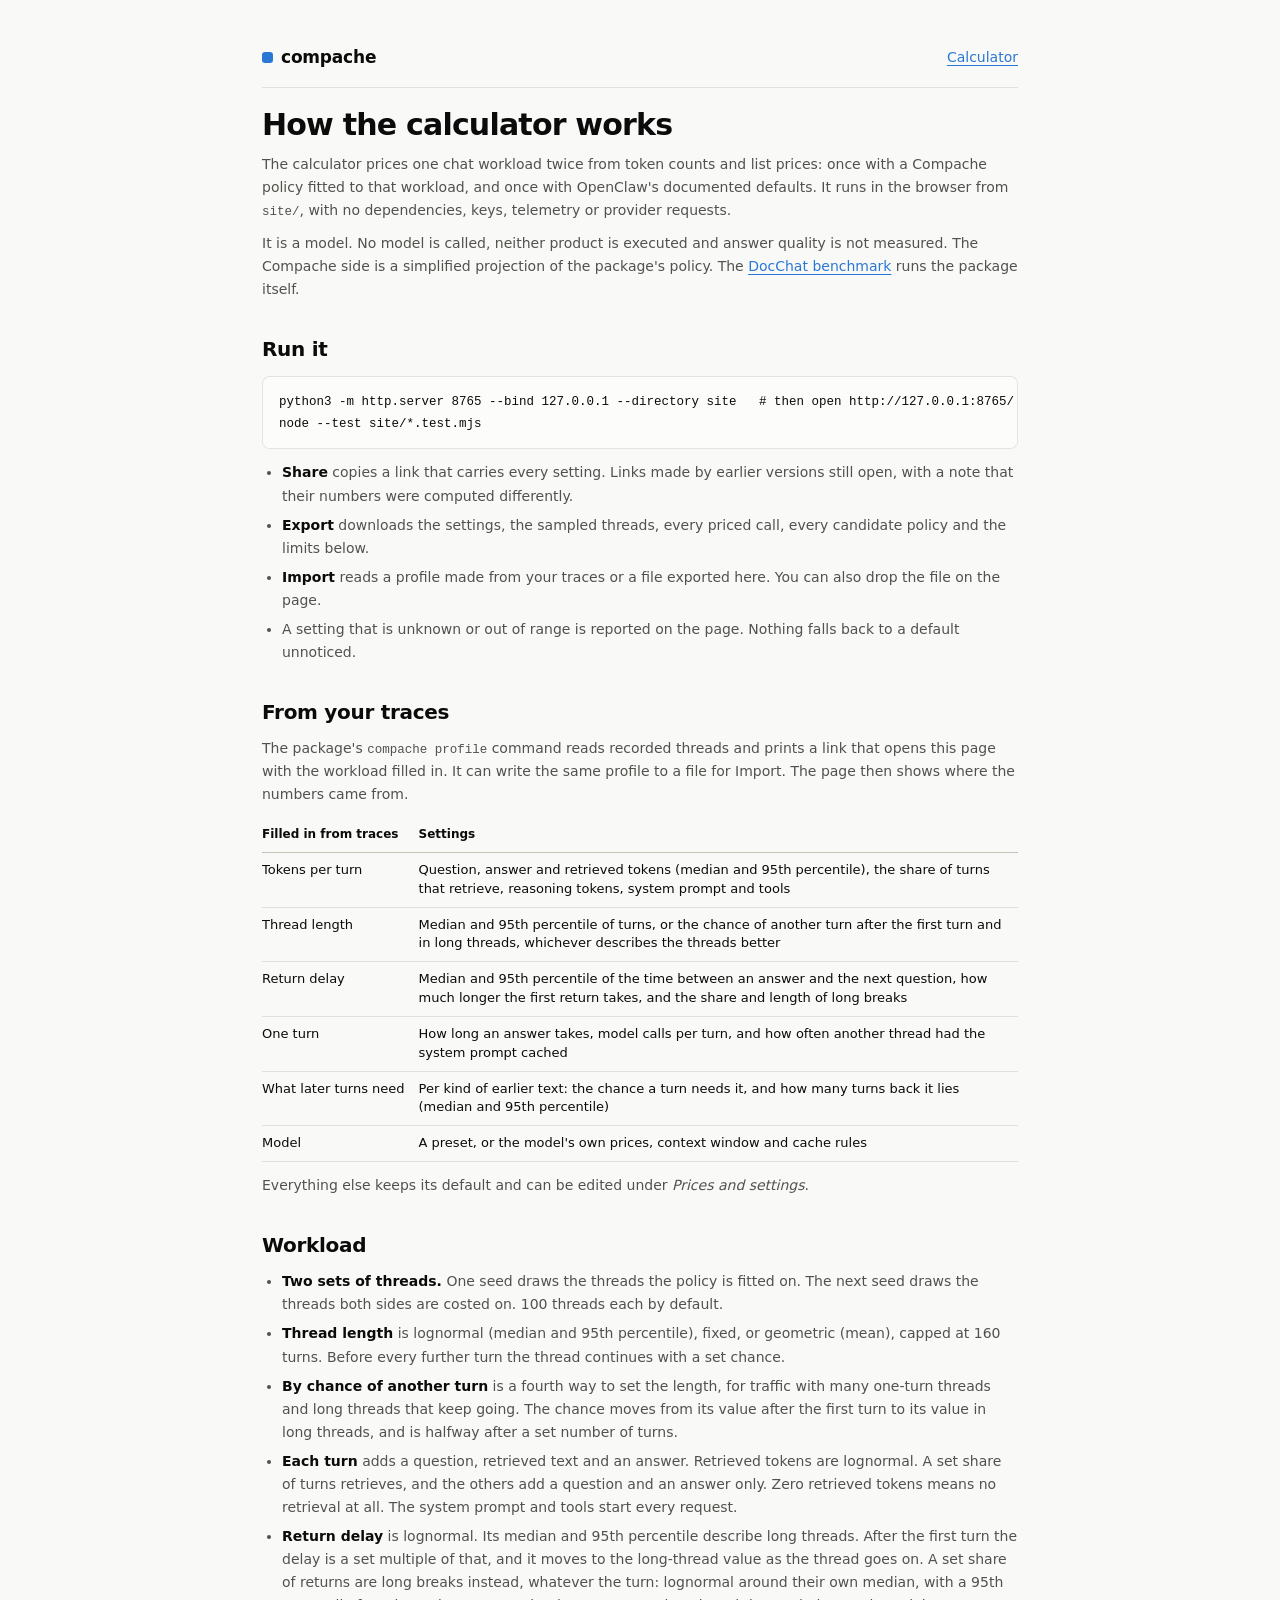
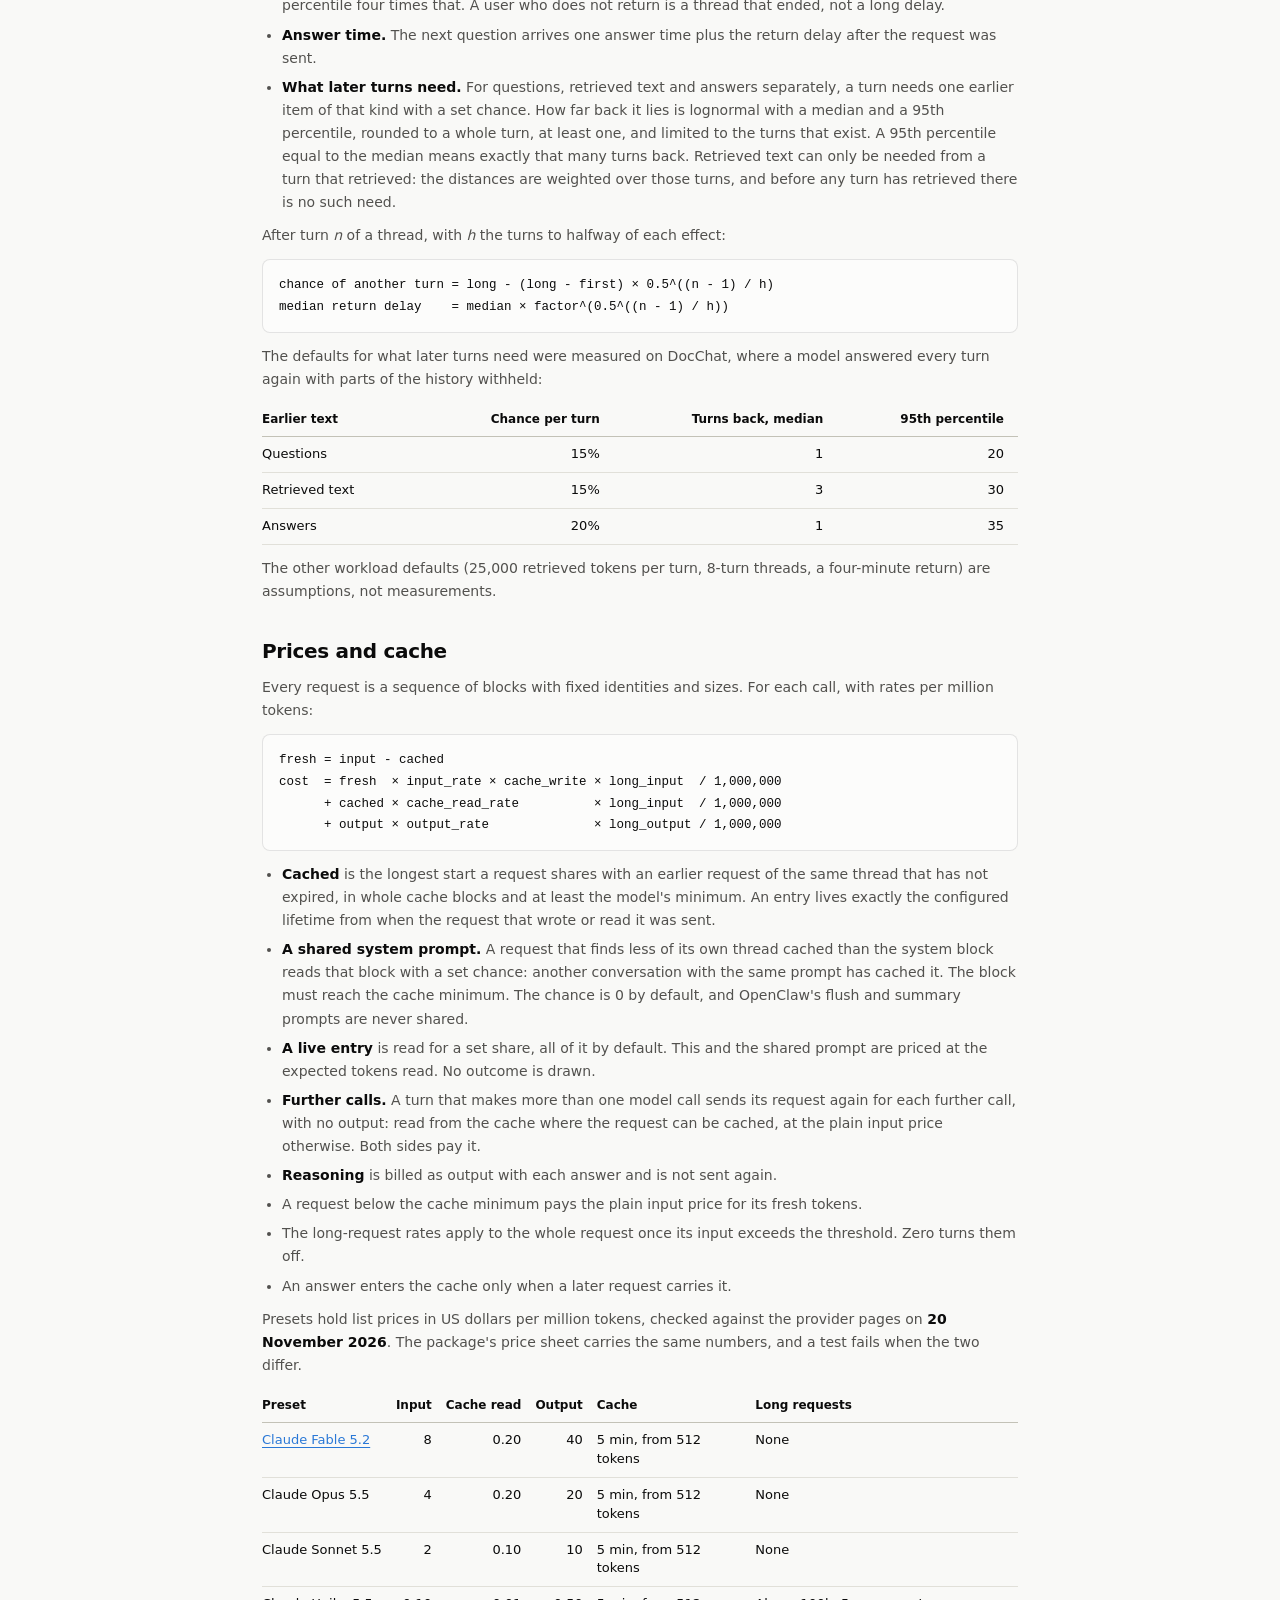
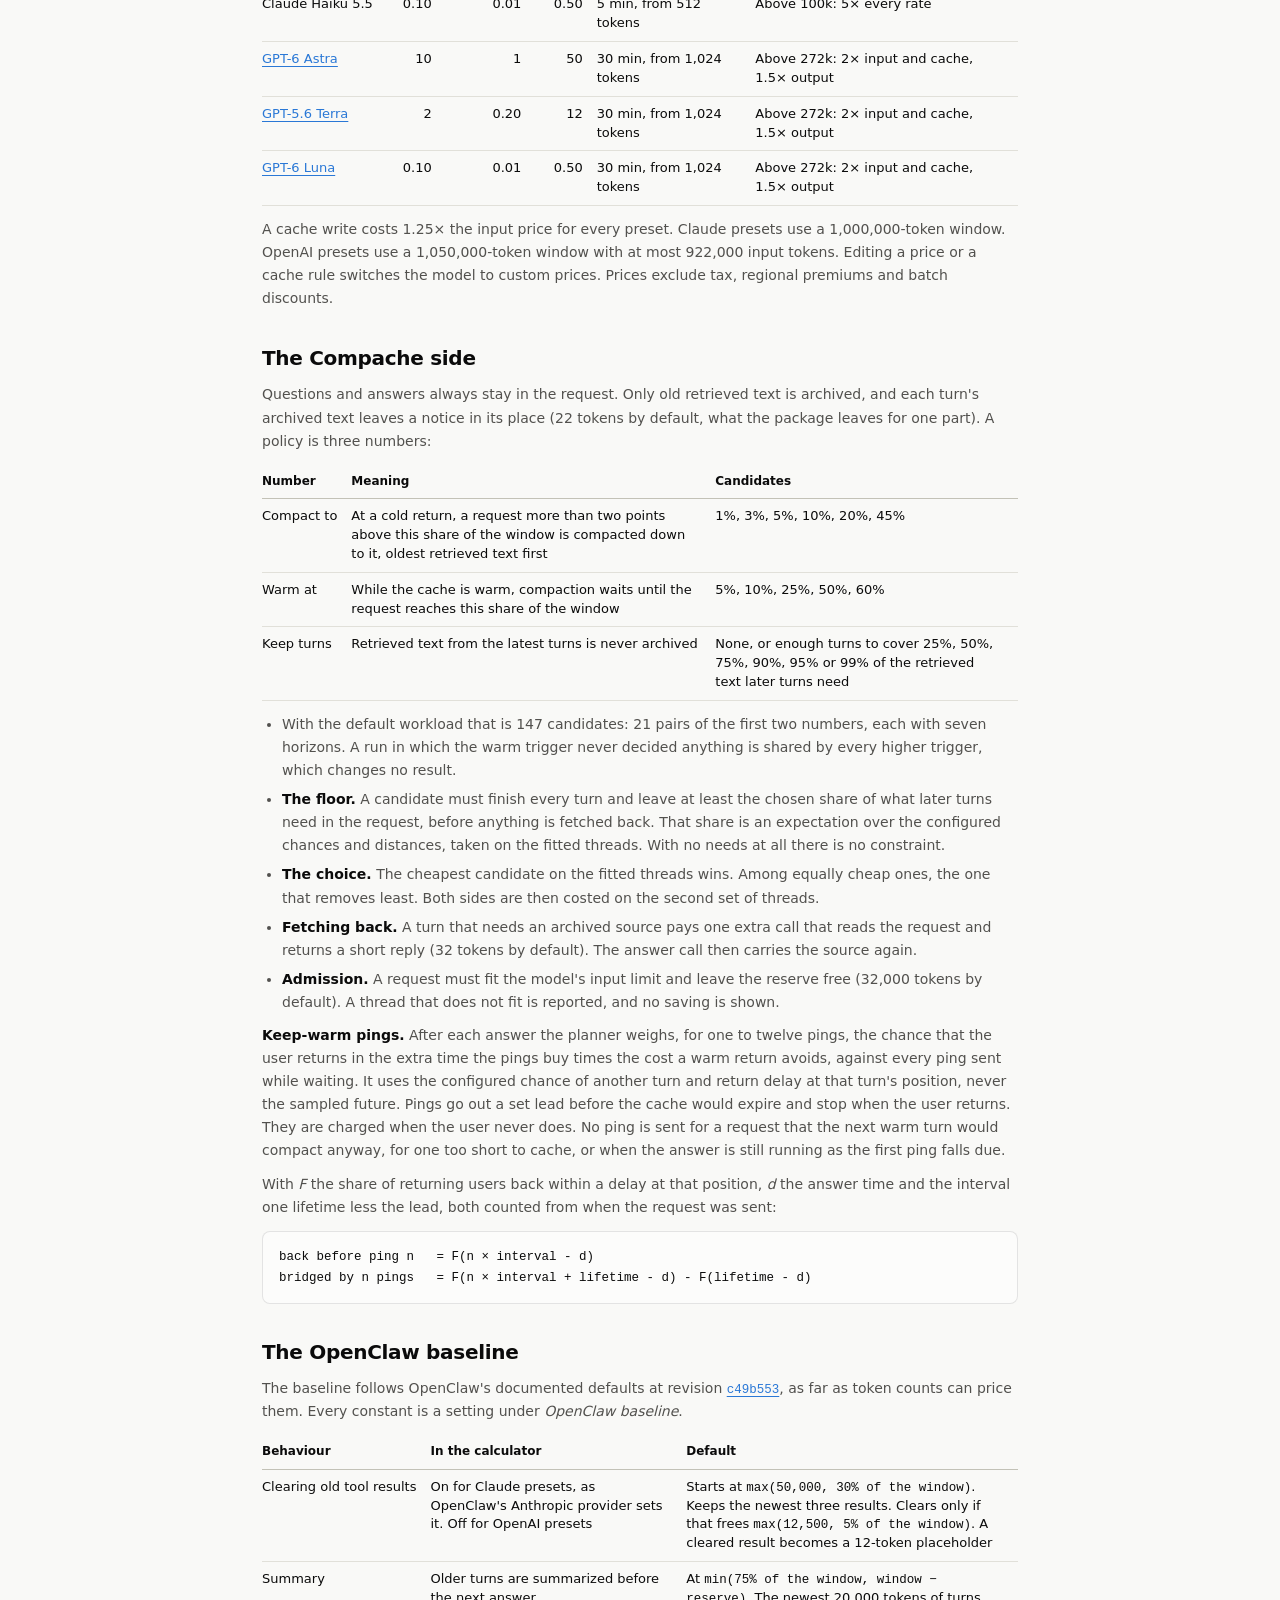
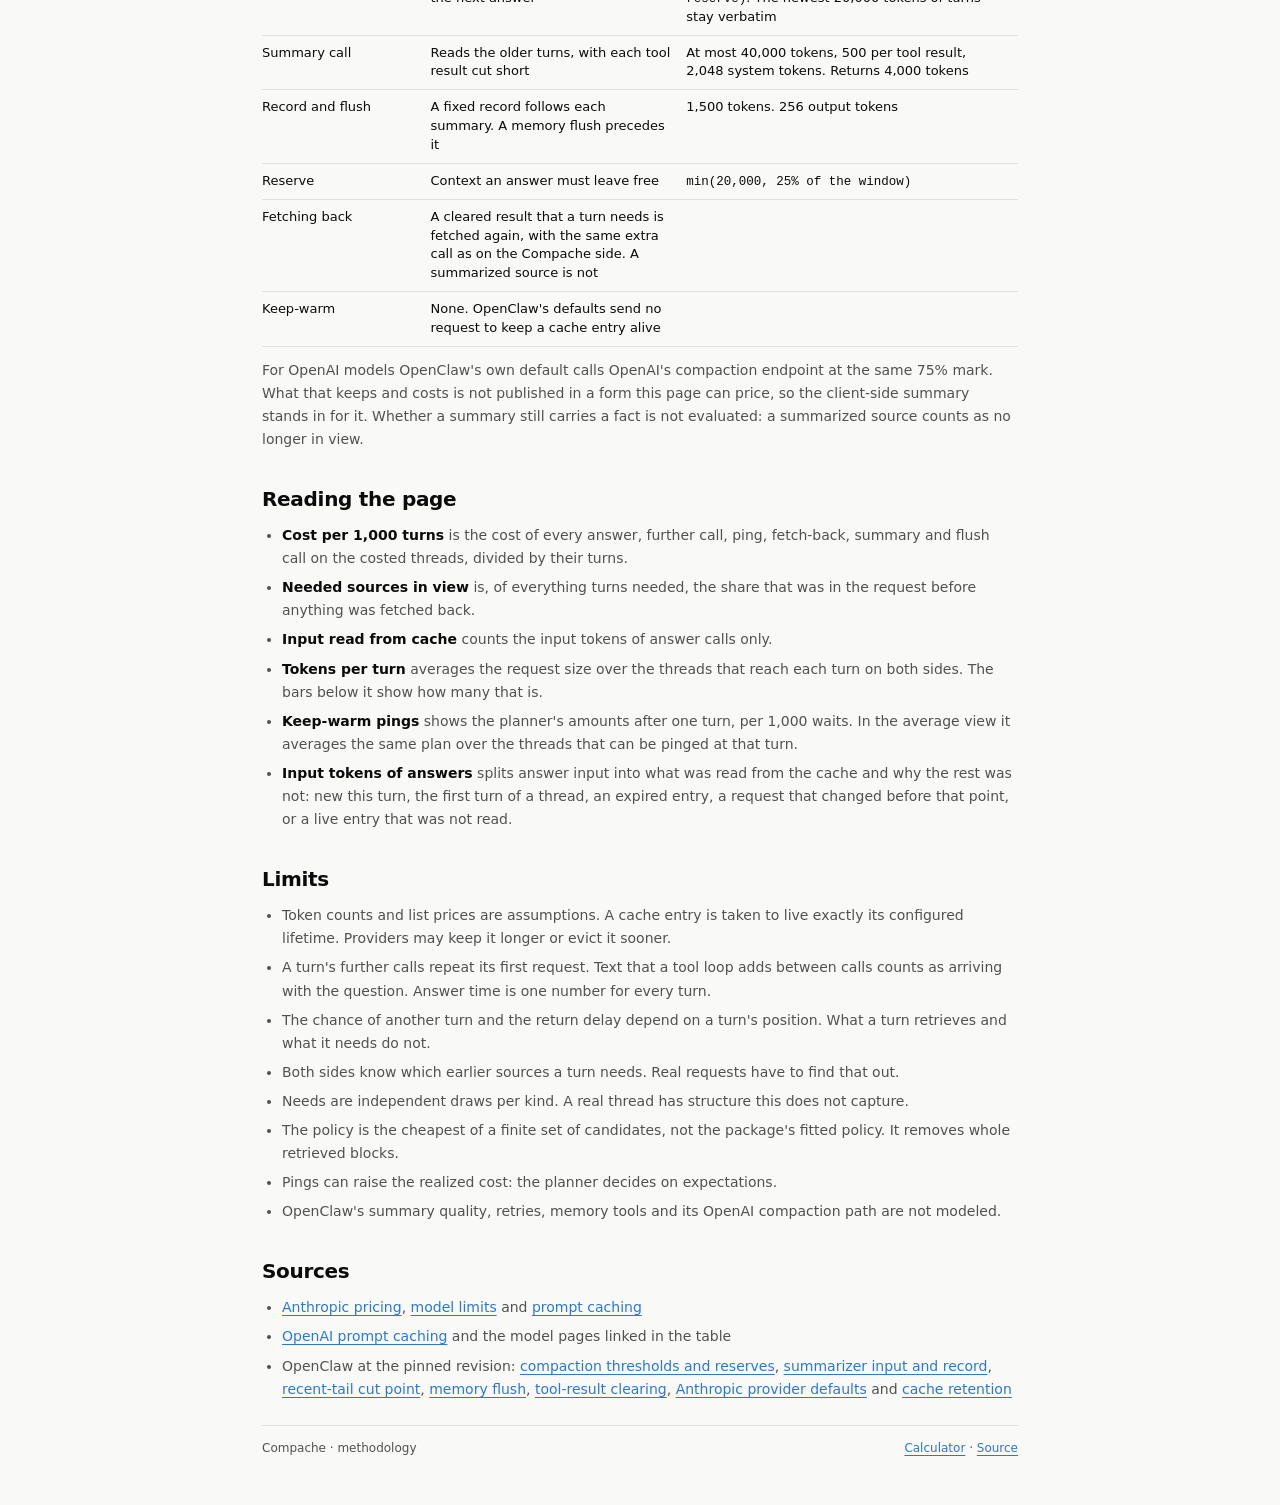
==== commit 2756a633: "Price what depends on a turn's position in the calculator The calculator used one chance of another " ====
--- a/site/methodology.html
+++ b/site/methodology.html
@@ -30,9 +30,10 @@
 <p>The package's <code>compache profile</code> command reads recorded threads and prints a link that opens this page with the workload filled in. It can write the same profile to a file for Import. The page then shows where the numbers came from.</p>
 <div class="table-scroll"><table>
 <tr><th>Filled in from traces</th><th>Settings</th></tr>
-<tr><td>Tokens per turn</td><td>Question, answer and retrieved tokens (median and 95th percentile), system prompt and tools</td></tr>
-<tr><td>Thread length</td><td>Median and 95th percentile of turns</td></tr>
-<tr><td>Return delay</td><td>Median and 95th percentile of the time between an answer and the next question</td></tr>
+<tr><td>Tokens per turn</td><td>Question, answer and retrieved tokens (median and 95th percentile), the share of turns that retrieve, reasoning tokens, system prompt and tools</td></tr>
+<tr><td>Thread length</td><td>Median and 95th percentile of turns, or the chance of another turn after the first turn and in long threads, whichever describes the threads better</td></tr>
+<tr><td>Return delay</td><td>Median and 95th percentile of the time between an answer and the next question, how much longer the first return takes, and the share and length of long breaks</td></tr>
+<tr><td>One turn</td><td>How long an answer takes, model calls per turn, and how often another thread had the system prompt cached</td></tr>
 <tr><td>What later turns need</td><td>Per kind of earlier text: the chance a turn needs it, and how many turns back it lies (median and 95th percentile)</td></tr>
 <tr><td>Model</td><td>A preset, or the model's own prices, context window and cache rules</td></tr>
 </table></div>
@@ -42,10 +43,15 @@
 <ul>
 <li><strong>Two sets of threads.</strong> One seed draws the threads the policy is fitted on. The next seed draws the threads both sides are costed on. 100 threads each by default.</li>
 <li><strong>Thread length</strong> is lognormal (median and 95th percentile), fixed, or geometric (mean), capped at 160 turns. Before every further turn the thread continues with a set chance.</li>
-<li><strong>Each turn</strong> adds a question, retrieved text and an answer. Retrieved tokens are lognormal. Zero retrieved tokens means no retrieval at all. The system prompt and tools start every request.</li>
-<li><strong>Return delay</strong> is lognormal. A user who does not return is a thread that ended, not a long delay. A call takes no time.</li>
-<li><strong>What later turns need.</strong> For questions, retrieved text and answers separately, a turn needs one earlier item of that kind with a set chance. How far back it lies is lognormal with a median and a 95th percentile, rounded to a whole turn, at least one, and limited to the turns that exist. A 95th percentile equal to the median means exactly that many turns back.</li>
+<li><strong>By chance of another turn</strong> is a fourth way to set the length, for traffic with many one-turn threads and long threads that keep going. The chance moves from its value after the first turn to its value in long threads, and is halfway after a set number of turns.</li>
+<li><strong>Each turn</strong> adds a question, retrieved text and an answer. Retrieved tokens are lognormal. A set share of turns retrieves, and the others add a question and an answer only. Zero retrieved tokens means no retrieval at all. The system prompt and tools start every request.</li>
+<li><strong>Return delay</strong> is lognormal. Its median and 95th percentile describe long threads. After the first turn the delay is a set multiple of that, and it moves to the long-thread value as the thread goes on. A set share of returns are long breaks instead, whatever the turn: lognormal around their own median, with a 95th percentile four times that. A user who does not return is a thread that ended, not a long delay.</li>
+<li><strong>Answer time.</strong> The next question arrives one answer time plus the return delay after the request was sent.</li>
+<li><strong>What later turns need.</strong> For questions, retrieved text and answers separately, a turn needs one earlier item of that kind with a set chance. How far back it lies is lognormal with a median and a 95th percentile, rounded to a whole turn, at least one, and limited to the turns that exist. A 95th percentile equal to the median means exactly that many turns back. Retrieved text can only be needed from a turn that retrieved: the distances are weighted over those turns, and before any turn has retrieved there is no such need.</li>
 </ul>
+<p>After turn <em>n</em> of a thread, with <em>h</em> the turns to halfway of each effect:</p>
+<pre><code>chance of another turn = long - (long - first) × 0.5^((n - 1) / h)
+median return delay    = median × factor^(0.5^((n - 1) / h))</code></pre>
 <p>The defaults for what later turns need were measured on DocChat, where a model answered every turn again with parts of the history withheld:</p>
 <div class="table-scroll"><table>
 <tr><th>Earlier text</th><th class="num">Chance per turn</th><th class="num">Turns back, median</th><th class="num">95th percentile</th></tr>
@@ -62,7 +68,11 @@
       + cached × cache_read_rate          × long_input  / 1,000,000
       + output × output_rate              × long_output / 1,000,000</code></pre>
 <ul>
-<li><strong>Cached</strong> is the longest start a request shares with an earlier request of the same thread that has not expired, in whole cache blocks and at least the model's minimum. An entry lives exactly the configured lifetime from the request that wrote or read it. Other threads share nothing.</li>
+<li><strong>Cached</strong> is the longest start a request shares with an earlier request of the same thread that has not expired, in whole cache blocks and at least the model's minimum. An entry lives exactly the configured lifetime from when the request that wrote or read it was sent.</li>
+<li><strong>A shared system prompt.</strong> A request that finds less of its own thread cached than the system block reads that block with a set chance: another conversation with the same prompt has cached it. The block must reach the cache minimum. The chance is 0 by default, and OpenClaw's flush and summary prompts are never shared.</li>
+<li><strong>A live entry</strong> is read for a set share, all of it by default. This and the shared prompt are priced at the expected tokens read. No outcome is drawn.</li>
+<li><strong>Further calls.</strong> A turn that makes more than one model call sends its request again for each further call, with no output: read from the cache where the request can be cached, at the plain input price otherwise. Both sides pay it.</li>
+<li><strong>Reasoning</strong> is billed as output with each answer and is not sent again.</li>
 <li>A request below the cache minimum pays the plain input price for its fresh tokens.</li>
 <li>The long-request rates apply to the whole request once its input exceeds the threshold. Zero turns them off.</li>
 <li>An answer enters the cache only when a later request carries it.</li>
@@ -81,7 +91,7 @@
 <p>A cache write costs 1.25× the input price for every preset. Claude presets use a 1,000,000-token window. OpenAI presets use a 1,050,000-token window with at most 922,000 input tokens. Editing a price or a cache rule switches the model to custom prices. Prices exclude tax, regional premiums and batch discounts.</p>
 
 <h2>The Compache side</h2>
-<p>Questions and answers always stay in the request. Only old retrieved text is archived. A policy is three numbers:</p>
+<p>Questions and answers always stay in the request. Only old retrieved text is archived, and each turn's archived text leaves a notice in its place (22 tokens by default, what the package leaves for one part). A policy is three numbers:</p>
 <div class="table-scroll"><table>
 <tr><th>Number</th><th>Meaning</th><th>Candidates</th></tr>
 <tr><td>Compact to</td><td>At a cold return, a request more than two points above this share of the window is compacted down to it, oldest retrieved text first</td><td>1%, 3%, 5%, 10%, 20%, 45%</td></tr>
@@ -95,7 +105,10 @@
 <li><strong>Fetching back.</strong> A turn that needs an archived source pays one extra call that reads the request and returns a short reply (32 tokens by default). The answer call then carries the source again.</li>
 <li><strong>Admission.</strong> A request must fit the model's input limit and leave the reserve free (32,000 tokens by default). A thread that does not fit is reported, and no saving is shown.</li>
 </ul>
-<p><strong>Keep-warm pings.</strong> After each answer the planner weighs, for one to twelve pings, the chance that the user returns in the extra time the pings buy times the cost a warm return avoids, against every ping sent while waiting. It uses the configured return delay and thread length, never the sampled future. Pings go out a set lead before the cache would expire and stop when the user returns. They are charged when the user never does. No ping is sent for a request that the next warm turn would compact anyway, nor for one too short to cache.</p>
+<p><strong>Keep-warm pings.</strong> After each answer the planner weighs, for one to twelve pings, the chance that the user returns in the extra time the pings buy times the cost a warm return avoids, against every ping sent while waiting. It uses the configured chance of another turn and return delay at that turn's position, never the sampled future. Pings go out a set lead before the cache would expire and stop when the user returns. They are charged when the user never does. No ping is sent for a request that the next warm turn would compact anyway, for one too short to cache, or when the answer is still running as the first ping falls due.</p>
+<p>With <em>F</em> the share of returning users back within a delay at that position, <em>d</em> the answer time and the interval one lifetime less the lead, both counted from when the request was sent:</p>
+<pre><code>back before ping n   = F(n × interval - d)
+bridged by n pings   = F(n × interval + lifetime - d) - F(lifetime - d)</code></pre>
 
 <h2>The OpenClaw baseline</h2>
 <p>The baseline follows OpenClaw's documented defaults at revision <a href="https://github.com/openclaw/openclaw/commit/c49b553b85b82bc700465d4607949574f892366c"><code>c49b553</code></a>, as far as token counts can price them. Every constant is a setting under <em>OpenClaw baseline</em>.</p>
@@ -113,21 +126,22 @@
 
 <h2>Reading the page</h2>
 <ul>
-<li><strong>Cost per 1,000 turns</strong> is the cost of every answer, ping, fetch-back, summary and flush call on the costed threads, divided by their turns.</li>
+<li><strong>Cost per 1,000 turns</strong> is the cost of every answer, further call, ping, fetch-back, summary and flush call on the costed threads, divided by their turns.</li>
 <li><strong>Needed sources in view</strong> is, of everything turns needed, the share that was in the request before anything was fetched back.</li>
 <li><strong>Input read from cache</strong> counts the input tokens of answer calls only.</li>
 <li><strong>Tokens per turn</strong> averages the request size over the threads that reach each turn on both sides. The bars below it show how many that is.</li>
 <li><strong>Keep-warm pings</strong> shows the planner's amounts after one turn, per 1,000 waits. In the average view it averages the same plan over the threads that can be pinged at that turn.</li>
-<li><strong>Input tokens of answers</strong> splits answer input into what was read from the cache and why the rest was not: new this turn, the first turn of a thread, an expired entry, or a request that changed before that point.</li>
+<li><strong>Input tokens of answers</strong> splits answer input into what was read from the cache and why the rest was not: new this turn, the first turn of a thread, an expired entry, a request that changed before that point, or a live entry that was not read.</li>
 </ul>
 
 <h2>Limits</h2>
 <ul>
-<li>Token counts and list prices are assumptions. A cache entry is taken to live exactly its documented lifetime. Providers may keep it longer or evict it sooner.</li>
-<li>One answer call per turn, after retrieval. Tool loops and call duration are not modeled.</li>
+<li>Token counts and list prices are assumptions. A cache entry is taken to live exactly its configured lifetime. Providers may keep it longer or evict it sooner.</li>
+<li>A turn's further calls repeat its first request. Text that a tool loop adds between calls counts as arriving with the question. Answer time is one number for every turn.</li>
+<li>The chance of another turn and the return delay depend on a turn's position. What a turn retrieves and what it needs do not.</li>
 <li>Both sides know which earlier sources a turn needs. Real requests have to find that out.</li>
 <li>Needs are independent draws per kind. A real thread has structure this does not capture.</li>
-<li>The policy is the cheapest of a finite set of candidates, not the package's fitted policy. It removes whole retrieved blocks and does not price the placeholder left behind.</li>
+<li>The policy is the cheapest of a finite set of candidates, not the package's fitted policy. It removes whole retrieved blocks.</li>
 <li>Pings can raise the realized cost: the planner decides on expectations.</li>
 <li>OpenClaw's summary quality, retries, memory tools and its OpenAI compaction path are not modeled.</li>
 </ul>
--- a/site/style.css
+++ b/site/style.css
@@ -68,6 +68,9 @@
 .key.openclaw::before { background: var(--baseline); }
 .key.s2::before { background: var(--series-2); }
 .key.s3::before { background: var(--series-3); }
+.key.ink::before { background: var(--ink-2); }
+.key.dash::before { background: repeating-linear-gradient(to right, var(--ink-2) 0 2px, transparent 2px 6px); }
+.caption .keys { display: flex; flex-wrap: wrap; gap: 0 14px; }
 .legend { display: flex; flex-wrap: wrap; gap: 6px 16px; margin: 14px 0 6px; }
 
 /* Headline tiles */
@@ -168,6 +171,7 @@
 .g-axis { stroke: var(--axis); stroke-width: 1; }
 .g-cross { stroke: var(--muted); stroke-width: 1; }
 .line { fill: none; stroke-width: 2; stroke-linejoin: round; stroke-linecap: round; }
+.line.dash { stroke-dasharray: 1 5; }
 .s-compache { stroke: var(--compache); } .s-baseline { stroke: var(--baseline); } .s-2 { stroke: var(--series-2); } .s-3 { stroke: var(--series-3); } .s-ink { stroke: var(--ink-2); }
 .f-compache { fill: var(--compache); } .f-compache-soft { fill: var(--compache-soft); } .f-baseline { fill: var(--baseline); } .f-2 { fill: var(--series-2); } .f-3 { fill: var(--series-3); }
 .f-neutral { fill: var(--neutral); } .f-neutral-strong { fill: var(--ink-2); }
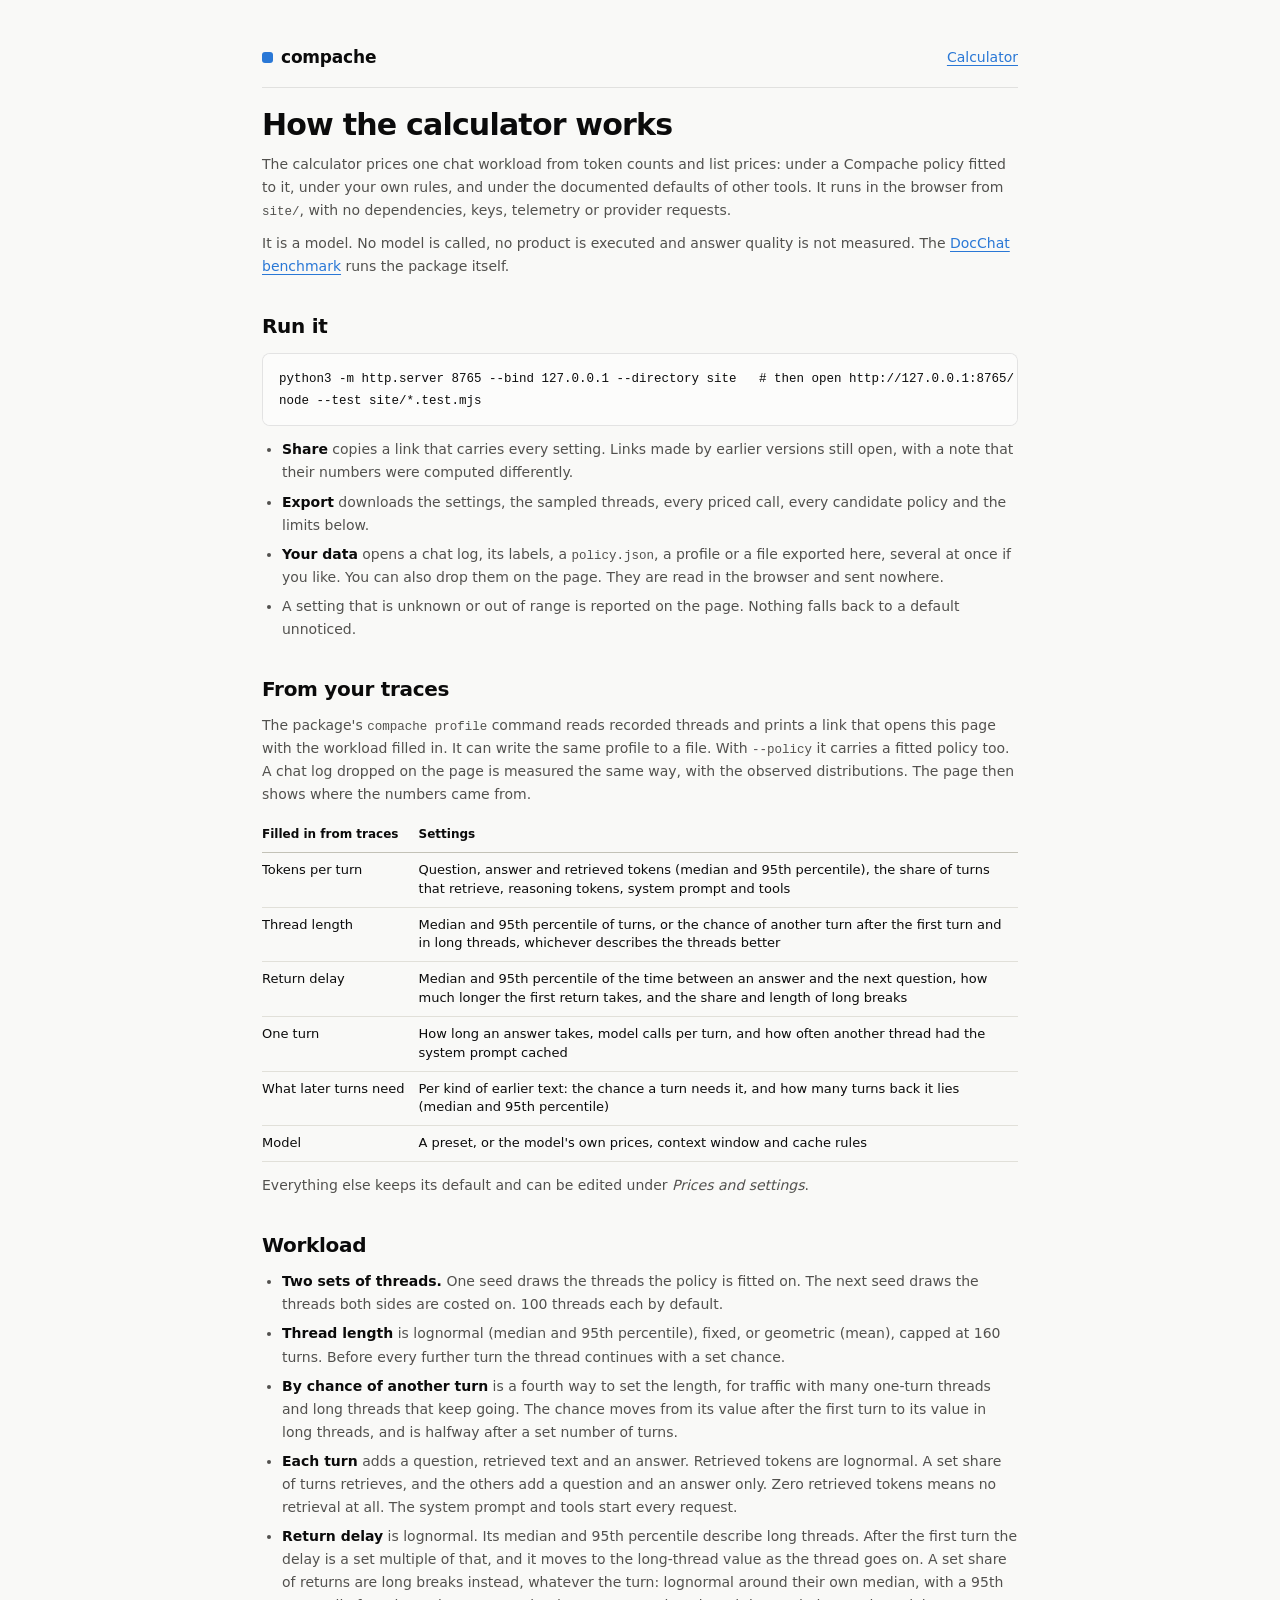
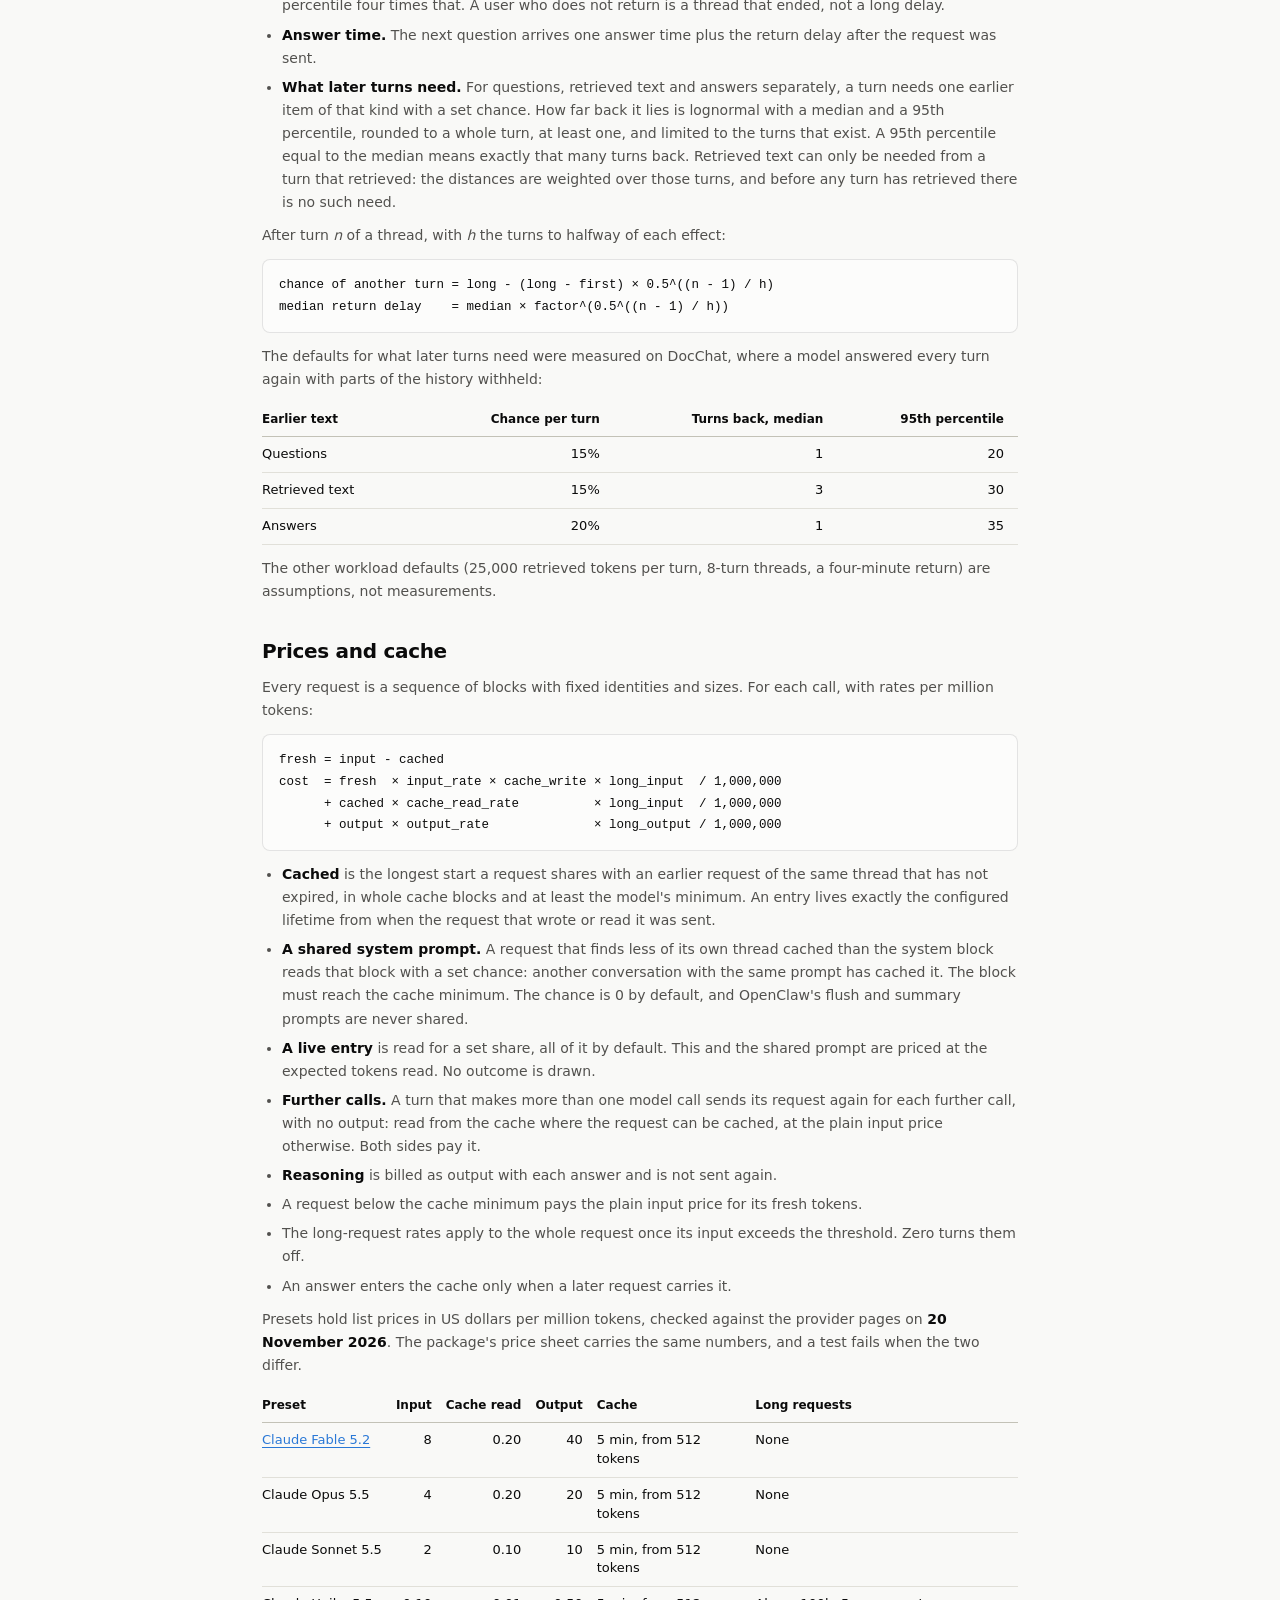
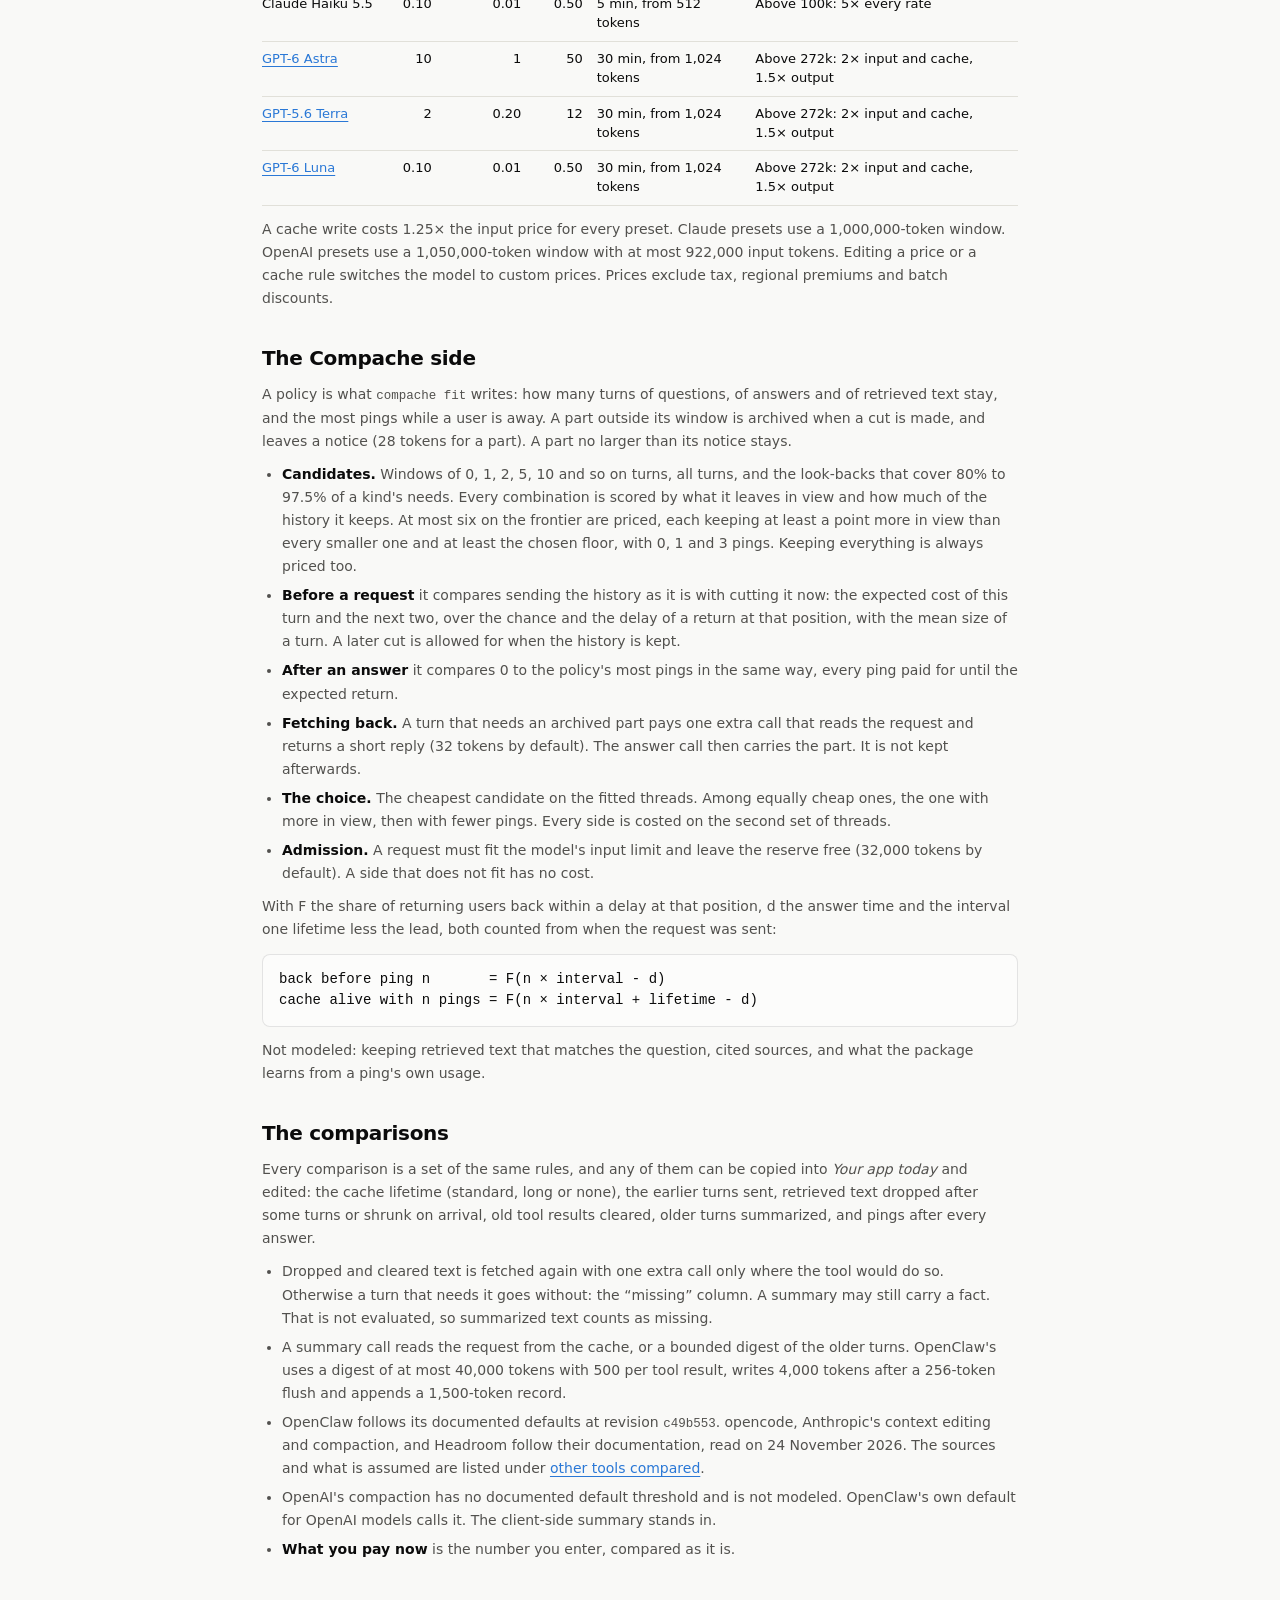
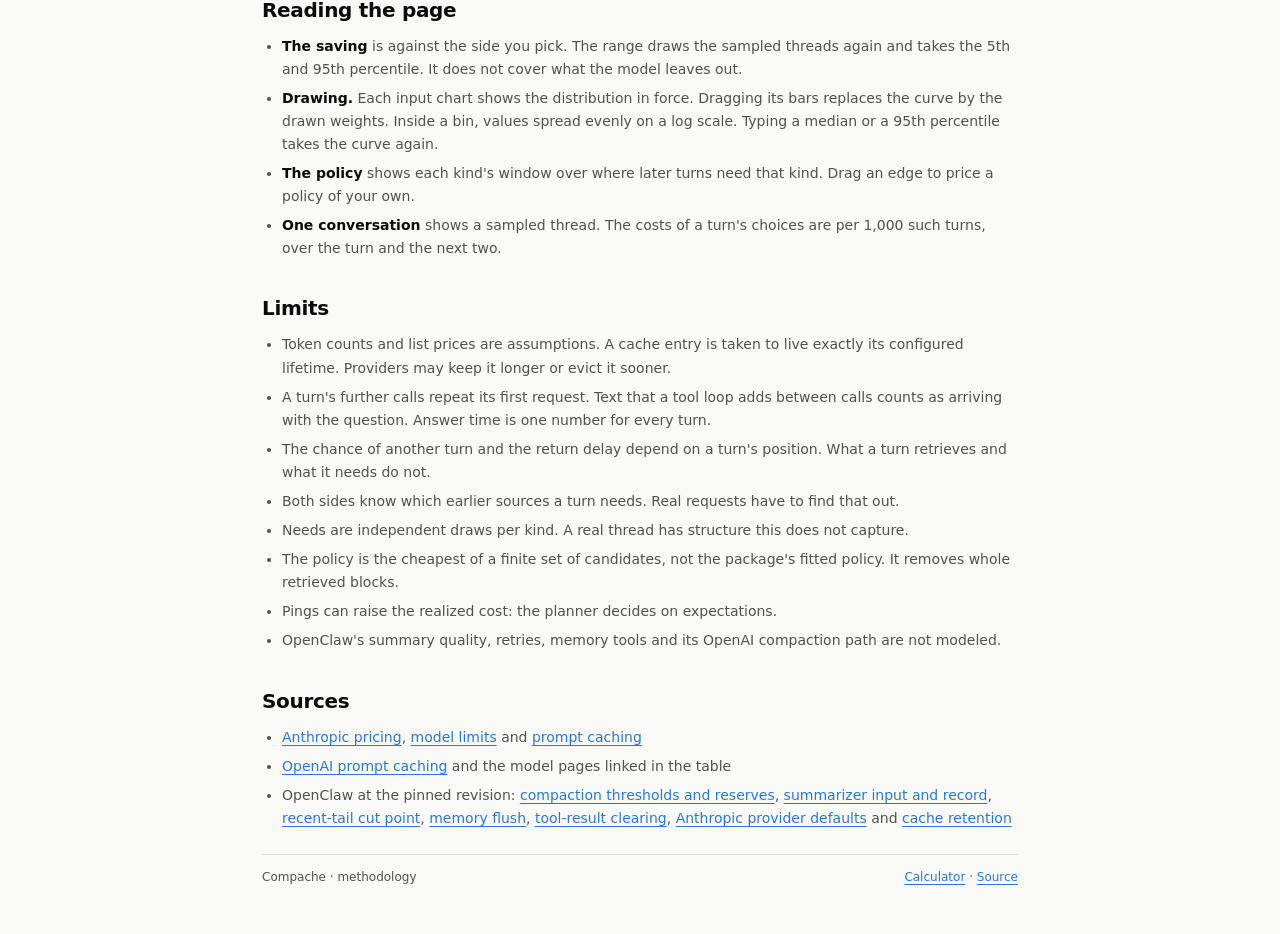
==== commit 19083ab5: "Rebuild the calculator on the package's policy form, against any comparison The priced policy now is" ====
--- a/site/methodology.html
+++ b/site/methodology.html
@@ -13,8 +13,8 @@
 <header class="top"><a class="brand" href="./"><i></i>compache</a><a href="./">Calculator</a></header>
 
 <h1>How the calculator works</h1>
-<p>The calculator prices one chat workload twice from token counts and list prices: once with a Compache policy fitted to that workload, and once with OpenClaw's documented defaults. It runs in the browser from <code>site/</code>, with no dependencies, keys, telemetry or provider requests.</p>
-<p>It is a model. No model is called, neither product is executed and answer quality is not measured. The Compache side is a simplified projection of the package's policy. The <a href="https://github.com/BarendPotijk/compache/tree/main/benchmarks/docchat">DocChat benchmark</a> runs the package itself.</p>
+<p>The calculator prices one chat workload from token counts and list prices: under a Compache policy fitted to it, under your own rules, and under the documented defaults of other tools. It runs in the browser from <code>site/</code>, with no dependencies, keys, telemetry or provider requests.</p>
+<p>It is a model. No model is called, no product is executed and answer quality is not measured. The <a href="https://github.com/BarendPotijk/compache/tree/main/benchmarks/docchat">DocChat benchmark</a> runs the package itself.</p>
 
 <h2>Run it</h2>
 <pre><code>python3 -m http.server 8765 --bind 127.0.0.1 --directory site   # then open http://127.0.0.1:8765/
@@ -22,12 +22,12 @@
 <ul>
 <li><strong>Share</strong> copies a link that carries every setting. Links made by earlier versions still open, with a note that their numbers were computed differently.</li>
 <li><strong>Export</strong> downloads the settings, the sampled threads, every priced call, every candidate policy and the limits below.</li>
-<li><strong>Import</strong> reads a profile made from your traces or a file exported here. You can also drop the file on the page.</li>
+<li><strong>Your data</strong> opens a chat log, its labels, a <code>policy.json</code>, a profile or a file exported here, several at once if you like. You can also drop them on the page. They are read in the browser and sent nowhere.</li>
 <li>A setting that is unknown or out of range is reported on the page. Nothing falls back to a default unnoticed.</li>
 </ul>
 
 <h2>From your traces</h2>
-<p>The package's <code>compache profile</code> command reads recorded threads and prints a link that opens this page with the workload filled in. It can write the same profile to a file for Import. The page then shows where the numbers came from.</p>
+<p>The package's <code>compache profile</code> command reads recorded threads and prints a link that opens this page with the workload filled in. It can write the same profile to a file. With <code>--policy</code> it carries a fitted policy too. A chat log dropped on the page is measured the same way, with the observed distributions. The page then shows where the numbers came from.</p>
 <div class="table-scroll"><table>
 <tr><th>Filled in from traces</th><th>Settings</th></tr>
 <tr><td>Tokens per turn</td><td>Question, answer and retrieved tokens (median and 95th percentile), the share of turns that retrieve, reasoning tokens, system prompt and tools</td></tr>
@@ -91,49 +91,35 @@
 <p>A cache write costs 1.25× the input price for every preset. Claude presets use a 1,000,000-token window. OpenAI presets use a 1,050,000-token window with at most 922,000 input tokens. Editing a price or a cache rule switches the model to custom prices. Prices exclude tax, regional premiums and batch discounts.</p>
 
 <h2>The Compache side</h2>
-<p>Questions and answers always stay in the request. Only old retrieved text is archived, and each turn's archived text leaves a notice in its place (22 tokens by default, what the package leaves for one part). A policy is three numbers:</p>
-<div class="table-scroll"><table>
-<tr><th>Number</th><th>Meaning</th><th>Candidates</th></tr>
-<tr><td>Compact to</td><td>At a cold return, a request more than two points above this share of the window is compacted down to it, oldest retrieved text first</td><td>1%, 3%, 5%, 10%, 20%, 45%</td></tr>
-<tr><td>Warm at</td><td>While the cache is warm, compaction waits until the request reaches this share of the window</td><td>5%, 10%, 25%, 50%, 60%</td></tr>
-<tr><td>Keep turns</td><td>Retrieved text from the latest turns is never archived</td><td>None, or enough turns to cover 25%, 50%, 75%, 90%, 95% or 99% of the retrieved text later turns need</td></tr>
-</table></div>
+<p>A policy is what <code>compache fit</code> writes: how many turns of questions, of answers and of retrieved text stay, and the most pings while a user is away. A part outside its window is archived when a cut is made, and leaves a notice (28 tokens for a part). A part no larger than its notice stays.</p>
 <ul>
-<li>With the default workload that is 147 candidates: 21 pairs of the first two numbers, each with seven horizons. A run in which the warm trigger never decided anything is shared by every higher trigger, which changes no result.</li>
-<li><strong>The floor.</strong> A candidate must finish every turn and leave at least the chosen share of what later turns need in the request, before anything is fetched back. That share is an expectation over the configured chances and distances, taken on the fitted threads. With no needs at all there is no constraint.</li>
-<li><strong>The choice.</strong> The cheapest candidate on the fitted threads wins. Among equally cheap ones, the one that removes least. Both sides are then costed on the second set of threads.</li>
-<li><strong>Fetching back.</strong> A turn that needs an archived source pays one extra call that reads the request and returns a short reply (32 tokens by default). The answer call then carries the source again.</li>
-<li><strong>Admission.</strong> A request must fit the model's input limit and leave the reserve free (32,000 tokens by default). A thread that does not fit is reported, and no saving is shown.</li>
+<li><strong>Candidates.</strong> Windows of 0, 1, 2, 5, 10 and so on turns, all turns, and the look-backs that cover 80% to 97.5% of a kind's needs. Every combination is scored by what it leaves in view and how much of the history it keeps. At most six on the frontier are priced, each keeping at least a point more in view than every smaller one and at least the chosen floor, with 0, 1 and 3 pings. Keeping everything is always priced too.</li>
+<li><strong>Before a request</strong> it compares sending the history as it is with cutting it now: the expected cost of this turn and the next two, over the chance and the delay of a return at that position, with the mean size of a turn. A later cut is allowed for when the history is kept.</li>
+<li><strong>After an answer</strong> it compares 0 to the policy's most pings in the same way, every ping paid for until the expected return.</li>
+<li><strong>Fetching back.</strong> A turn that needs an archived part pays one extra call that reads the request and returns a short reply (32 tokens by default). The answer call then carries the part. It is not kept afterwards.</li>
+<li><strong>The choice.</strong> The cheapest candidate on the fitted threads. Among equally cheap ones, the one with more in view, then with fewer pings. Every side is costed on the second set of threads.</li>
+<li><strong>Admission.</strong> A request must fit the model's input limit and leave the reserve free (32,000 tokens by default). A side that does not fit has no cost.</li>
 </ul>
-<p><strong>Keep-warm pings.</strong> After each answer the planner weighs, for one to twelve pings, the chance that the user returns in the extra time the pings buy times the cost a warm return avoids, against every ping sent while waiting. It uses the configured chance of another turn and return delay at that turn's position, never the sampled future. Pings go out a set lead before the cache would expire and stop when the user returns. They are charged when the user never does. No ping is sent for a request that the next warm turn would compact anyway, for one too short to cache, or when the answer is still running as the first ping falls due.</p>
-<p>With <em>F</em> the share of returning users back within a delay at that position, <em>d</em> the answer time and the interval one lifetime less the lead, both counted from when the request was sent:</p>
-<pre><code>back before ping n   = F(n × interval - d)
-bridged by n pings   = F(n × interval + lifetime - d) - F(lifetime - d)</code></pre>
-
-<h2>The OpenClaw baseline</h2>
-<p>The baseline follows OpenClaw's documented defaults at revision <a href="https://github.com/openclaw/openclaw/commit/c49b553b85b82bc700465d4607949574f892366c"><code>c49b553</code></a>, as far as token counts can price them. Every constant is a setting under <em>OpenClaw baseline</em>.</p>
-<div class="table-scroll"><table>
-<tr><th>Behaviour</th><th>In the calculator</th><th>Default</th></tr>
-<tr><td>Clearing old tool results</td><td>On for Claude presets, as OpenClaw's Anthropic provider sets it. Off for OpenAI presets</td><td>Starts at <code>max(50,000, 30% of the window)</code>. Keeps the newest three results. Clears only if that frees <code>max(12,500, 5% of the window)</code>. A cleared result becomes a 12-token placeholder</td></tr>
-<tr><td>Summary</td><td>Older turns are summarized before the next answer</td><td>At <code>min(75% of the window, window − reserve)</code>. The newest 20,000 tokens of turns stay verbatim</td></tr>
-<tr><td>Summary call</td><td>Reads the older turns, with each tool result cut short</td><td>At most 40,000 tokens, 500 per tool result, 2,048 system tokens. Returns 4,000 tokens</td></tr>
-<tr><td>Record and flush</td><td>A fixed record follows each summary. A memory flush precedes it</td><td>1,500 tokens. 256 output tokens</td></tr>
-<tr><td>Reserve</td><td>Context an answer must leave free</td><td><code>min(20,000, 25% of the window)</code></td></tr>
-<tr><td>Fetching back</td><td>A cleared result that a turn needs is fetched again, with the same extra call as on the Compache side. A summarized source is not</td><td></td></tr>
-<tr><td>Keep-warm</td><td>None. OpenClaw's defaults send no request to keep a cache entry alive</td><td></td></tr>
-</table></div>
-<p>For OpenAI models OpenClaw's own default calls OpenAI's compaction endpoint at the same 75% mark. What that keeps and costs is not published in a form this page can price, so the client-side summary stands in for it. Whether a summary still carries a fact is not evaluated: a summarized source counts as no longer in view.</p>
-
+<p>With F the share of returning users back within a delay at that position, d the answer time and the interval one lifetime less the lead, both counted from when the request was sent:</p>
+<pre>back before ping n       = F(n × interval - d)
+cache alive with n pings = F(n × interval + lifetime - d)</pre>
+<p>Not modeled: keeping retrieved text that matches the question, cited sources, and what the package learns from a ping's own usage.</p>
+<h2>The comparisons</h2>
+<p>Every comparison is a set of the same rules, and any of them can be copied into <em>Your app today</em> and edited: the cache lifetime (standard, long or none), the earlier turns sent, retrieved text dropped after some turns or shrunk on arrival, old tool results cleared, older turns summarized, and pings after every answer.</p>
+<ul>
+<li>Dropped and cleared text is fetched again with one extra call only where the tool would do so. Otherwise a turn that needs it goes without: the “missing” column. A summary may still carry a fact. That is not evaluated, so summarized text counts as missing.</li>
+<li>A summary call reads the request from the cache, or a bounded digest of the older turns. OpenClaw's uses a digest of at most 40,000 tokens with 500 per tool result, writes 4,000 tokens after a 256-token flush and appends a 1,500-token record.</li>
+<li>OpenClaw follows its documented defaults at revision <code>c49b553</code>. opencode, Anthropic's context editing and compaction, and Headroom follow their documentation, read on 24 November 2026. The sources and what is assumed are listed under <a href="https://github.com/BarendPotijk/compache/blob/main/docs/comparisons.md">other tools compared</a>.</li>
+<li>OpenAI's compaction has no documented default threshold and is not modeled. OpenClaw's own default for OpenAI models calls it. The client-side summary stands in.</li>
+<li><strong>What you pay now</strong> is the number you enter, compared as it is.</li>
+</ul>
 <h2>Reading the page</h2>
 <ul>
-<li><strong>Cost per 1,000 turns</strong> is the cost of every answer, further call, ping, fetch-back, summary and flush call on the costed threads, divided by their turns.</li>
-<li><strong>Needed sources in view</strong> is, of everything turns needed, the share that was in the request before anything was fetched back.</li>
-<li><strong>Input read from cache</strong> counts the input tokens of answer calls only.</li>
-<li><strong>Tokens per turn</strong> averages the request size over the threads that reach each turn on both sides. The bars below it show how many that is.</li>
-<li><strong>Keep-warm pings</strong> shows the planner's amounts after one turn, per 1,000 waits. In the average view it averages the same plan over the threads that can be pinged at that turn.</li>
-<li><strong>Input tokens of answers</strong> splits answer input into what was read from the cache and why the rest was not: new this turn, the first turn of a thread, an expired entry, a request that changed before that point, or a live entry that was not read.</li>
+<li><strong>The saving</strong> is against the side you pick. The range draws the sampled threads again and takes the 5th and 95th percentile. It does not cover what the model leaves out.</li>
+<li><strong>Drawing.</strong> Each input chart shows the distribution in force. Dragging its bars replaces the curve by the drawn weights. Inside a bin, values spread evenly on a log scale. Typing a median or a 95th percentile takes the curve again.</li>
+<li><strong>The policy</strong> shows each kind's window over where later turns need that kind. Drag an edge to price a policy of your own.</li>
+<li><strong>One conversation</strong> shows a sampled thread. The costs of a turn's choices are per 1,000 such turns, over the turn and the next two.</li>
 </ul>
-
 <h2>Limits</h2>
 <ul>
 <li>Token counts and list prices are assumptions. A cache entry is taken to live exactly its configured lifetime. Providers may keep it longer or evict it sooner.</li>
--- a/site/style.css
+++ b/site/style.css
@@ -141,6 +141,74 @@
 .fields .check { align-self: center; margin: 14px 0 0; }
 .wide .fields { grid-template-columns: repeat(auto-fill, minmax(168px, 1fr)); }
 
+/* Where the workload comes from */
+.starts { display: flex; align-items: center; flex-wrap: wrap; gap: 8px 10px; margin: 0 0 16px; }
+.starts .label, .starts .source { font-size: 12px; color: var(--ink-2); }
+.starts #starts { display: inline-flex; flex-wrap: wrap; gap: 6px; }
+.starts button[aria-pressed=true] { border-color: var(--compache); box-shadow: inset 0 0 0 1px var(--compache); }
+.starts .own { border-style: dashed; border-color: var(--axis); }
+.starts .source { margin-left: auto; }
+
+/* The saving and every side */
+.lead { display: grid; grid-template-columns: minmax(0, 5fr) minmax(0, 8fr); gap: 16px; }
+.lead > .panel { margin: 0; }
+.saving h2, .sides h2 { font-size: 13px; font-weight: 500; color: var(--ink-2); }
+.saving h2 b { font-weight: 650; color: var(--ink); }
+.saving .hero { font-size: 56px; letter-spacing: -2px; margin: 10px 0 0; }
+.saving .delta { font-size: 15px; }
+.saving dl { margin: 16px 0 0; font-size: 13px; }
+.saving dl div { display: flex; justify-content: space-between; gap: 12px; padding: 6px 0; border-top: 1px solid var(--grid); }
+.saving dt { color: var(--ink-2); } .saving dd { margin: 0; font-variant-numeric: tabular-nums; white-space: nowrap; }
+.sides .panel-head { margin-bottom: 4px; } .sides .panel-head .caption { margin: 0; }
+.side { display: grid; grid-template-columns: minmax(0, 11fr) minmax(60px, 12fr) 92px 58px; align-items: center; gap: 12px; width: 100%; padding: 5px 8px; border: 0; border-radius: 6px; background: none; text-align: left; font-size: 13px; color: var(--ink); }
+button.side:hover { background: var(--wash); }
+.side[aria-checked=true] { background: var(--wash); font-weight: 650; }
+.side.head { padding-bottom: 2px; font-size: 11px; color: var(--muted); } .side.head span { text-align: right; }
+.side .name { overflow: hidden; text-overflow: ellipsis; white-space: nowrap; } .side.us .name { font-weight: 650; }
+.side .name i { display: inline-block; width: 9px; height: 9px; border-radius: 2px; margin-right: 6px; background: var(--compache); }
+.side .track i { display: block; height: 10px; border-radius: 0 4px 4px 0; background: var(--neutral); } .side .track i.compache { background: var(--compache); } .side .track i.picked { background: var(--baseline); }
+.side .value { text-align: right; font-variant-numeric: tabular-nums; white-space: nowrap; } .side .value.muted { color: var(--muted); } .side .value.bad { color: var(--bad); }
+
+/* Inputs you can draw */
+.trio { display: grid; grid-template-columns: repeat(3, minmax(0, 1fr)); gap: 8px; }
+.draw { margin-top: 6px; }
+.draw svg { display: block; width: 100%; height: auto; overflow: visible; touch-action: none; user-select: none; }
+.draw .hit { cursor: ns-resize; } .draw .hit:hover { fill: var(--wash); }
+.draw .caption { display: flex; justify-content: space-between; gap: 8px; min-height: 18px; margin-top: 2px; }
+.f-drawn { fill: var(--ink-2); }
+.g-mark { stroke: var(--series-2); stroke-width: 1.5; }
+.tabs { display: inline-flex; padding: 2px; gap: 2px; border-radius: 8px; background: var(--wash); }
+.tabs button { border: 0; background: none; padding: 4px 10px; font-size: 12px; color: var(--ink-2); border-radius: 6px; }
+.tabs button[aria-selected=true] { background: var(--surface); color: var(--ink); box-shadow: 0 0 0 1px var(--border); }
+fieldset .tabs { width: 100%; } fieldset .tabs button { flex: 1; padding: 4px 4px; }
+button.link { border: 0; background: none; padding: 0; font-size: 12px; color: var(--compache); text-decoration: underline; text-underline-offset: 3px; }
+details.more { margin-top: 8px; } details.more > summary { font-size: 12px; font-weight: 500; color: var(--ink-2); }
+.settings .more { margin: 12px 0 0; }
+.fields.app { margin-top: 12px; }
+.settings > summary .chip { font-weight: 400; }
+
+/* The policy */
+.policy-text { font-size: 17px; font-weight: 650; letter-spacing: -.2px; line-height: 1.4; }
+#policyPanel .split { margin-top: 18px; }
+#windowsChart svg { display: block; width: 100%; height: auto; overflow: visible; touch-action: none; user-select: none; }
+#windowsChart .hit { cursor: ew-resize; }
+.g-edge { stroke: var(--compache); stroke-width: 2; pointer-events: none; }
+.knob { fill: var(--compache); stroke: var(--surface); stroke-width: 2; cursor: ew-resize; }
+.stepper label { display: inline-flex; align-items: center; gap: 10px; } .stepper input[type=number] { width: 72px; margin: 0; }
+.table-title.gap { margin-top: 22px; }
+.line.thin { stroke-width: 1.25; }
+.chart.tall { height: 300px; }
+.f-ghost { fill: var(--grid); } .pick { fill: var(--wash); pointer-events: none; }
+.key.ghost::before { background: var(--grid); }
+.key.dotkey::before { border-radius: 50%; } .key.cutkey::before { width: 0; height: 0; border-radius: 0; background: none; border: 5px solid transparent; border-top: 8px solid var(--compache); border-bottom: 0; }
+.key.ping::before { content: '✓'; background: none; width: auto; height: auto; color: var(--compache); font-weight: 700; }
+#threadPanel .legend { margin: 4px 0 8px; }
+.turn-detail { display: grid; grid-template-columns: minmax(0, 5fr) minmax(0, 5fr) minmax(0, 4fr); gap: 32px; margin-top: 14px; padding-top: 16px; border-top: 1px solid var(--grid); }
+.turn-detail h3 { font-size: 15px; font-weight: 650; } .turn-detail .table-title { margin-bottom: 6px; }
+#turnParts svg { display: block; width: 100%; max-width: 340px; height: auto; margin-top: 8px; }
+#turnParts .legend { margin: 2px 0 0; }
+.turn-detail .chart.ping { height: 150px; }
+
 /* Tables: numbers in aligned columns. */
 table { width: 100%; border-collapse: collapse; font-size: 13px; font-variant-numeric: tabular-nums; }
 .ledger th { text-align: left; font-weight: 400; color: var(--ink-2); padding: 6px 0; }
@@ -226,7 +294,7 @@
   .kpis { grid-template-columns: repeat(2, minmax(0, 1fr)); }
   .input-grid { grid-template-columns: repeat(2, minmax(0, 1fr)); gap: 24px 0; }
   .input-grid fieldset:nth-child(2) { border-right: 0; }
-  .split, .split.even { grid-template-columns: minmax(0, 1fr); }
+  .split, .split.even, .lead, .turn-detail { grid-template-columns: minmax(0, 1fr); }
   .groups { grid-template-columns: repeat(2, minmax(0, 1fr)); }
 }
 @media (max-width: 700px) {
@@ -236,7 +304,9 @@
   .actions button { padding: 6px 9px; font-size: 12px; }
   .title-row { flex-direction: column; align-items: flex-start; gap: 6px; margin: 22px 0 16px; }
   h1 { font-size: 26px; }
-  .kpis { grid-template-columns: minmax(0, 1fr); gap: 12px; }
+  .side { grid-template-columns: minmax(0, 9fr) minmax(24px, 4fr) 76px 46px; gap: 8px; padding: 6px 4px; font-size: 12px; }
+  .starts .source { margin-left: 0; width: 100%; }
+  #policyTabs { flex-wrap: wrap; }
   .hero { font-size: 40px; }
   .input-grid { grid-template-columns: minmax(0, 1fr); gap: 22px 0; }
   .input-grid fieldset { border-right: 0; padding: 0 16px; }
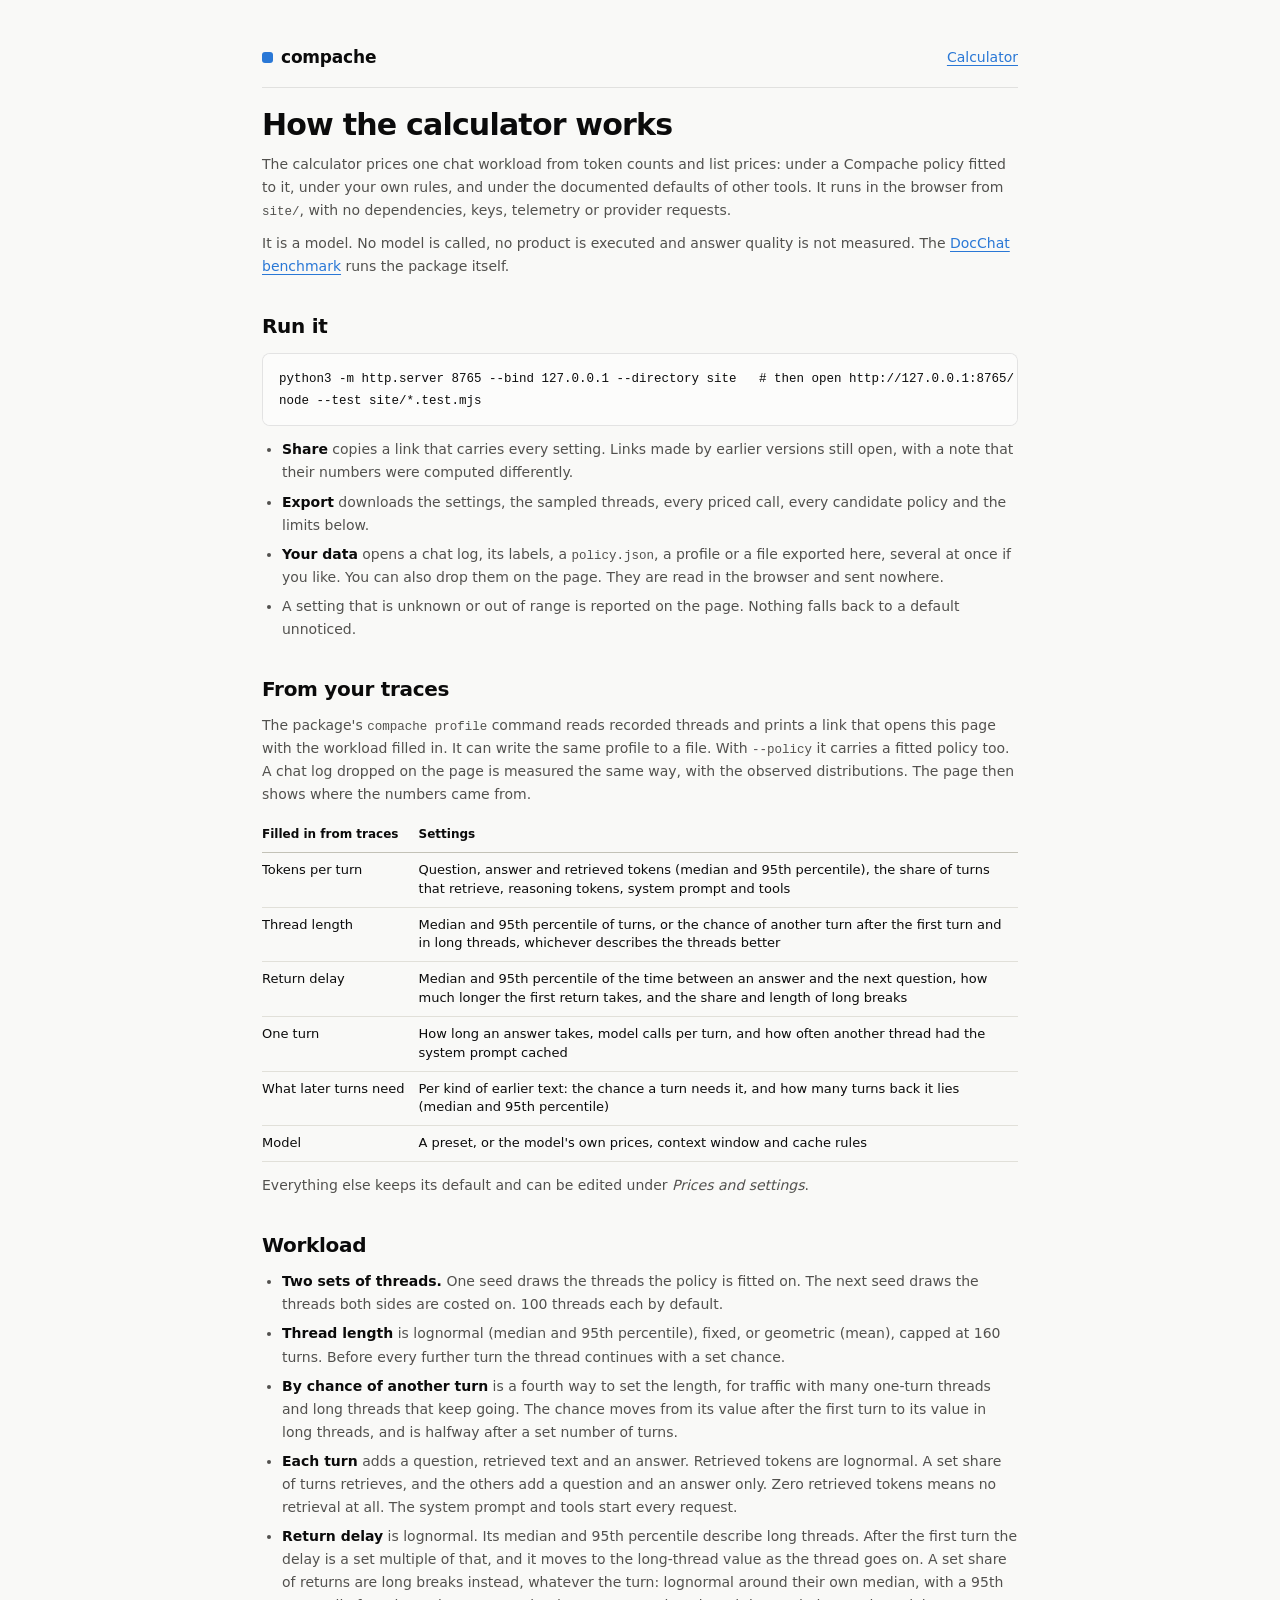
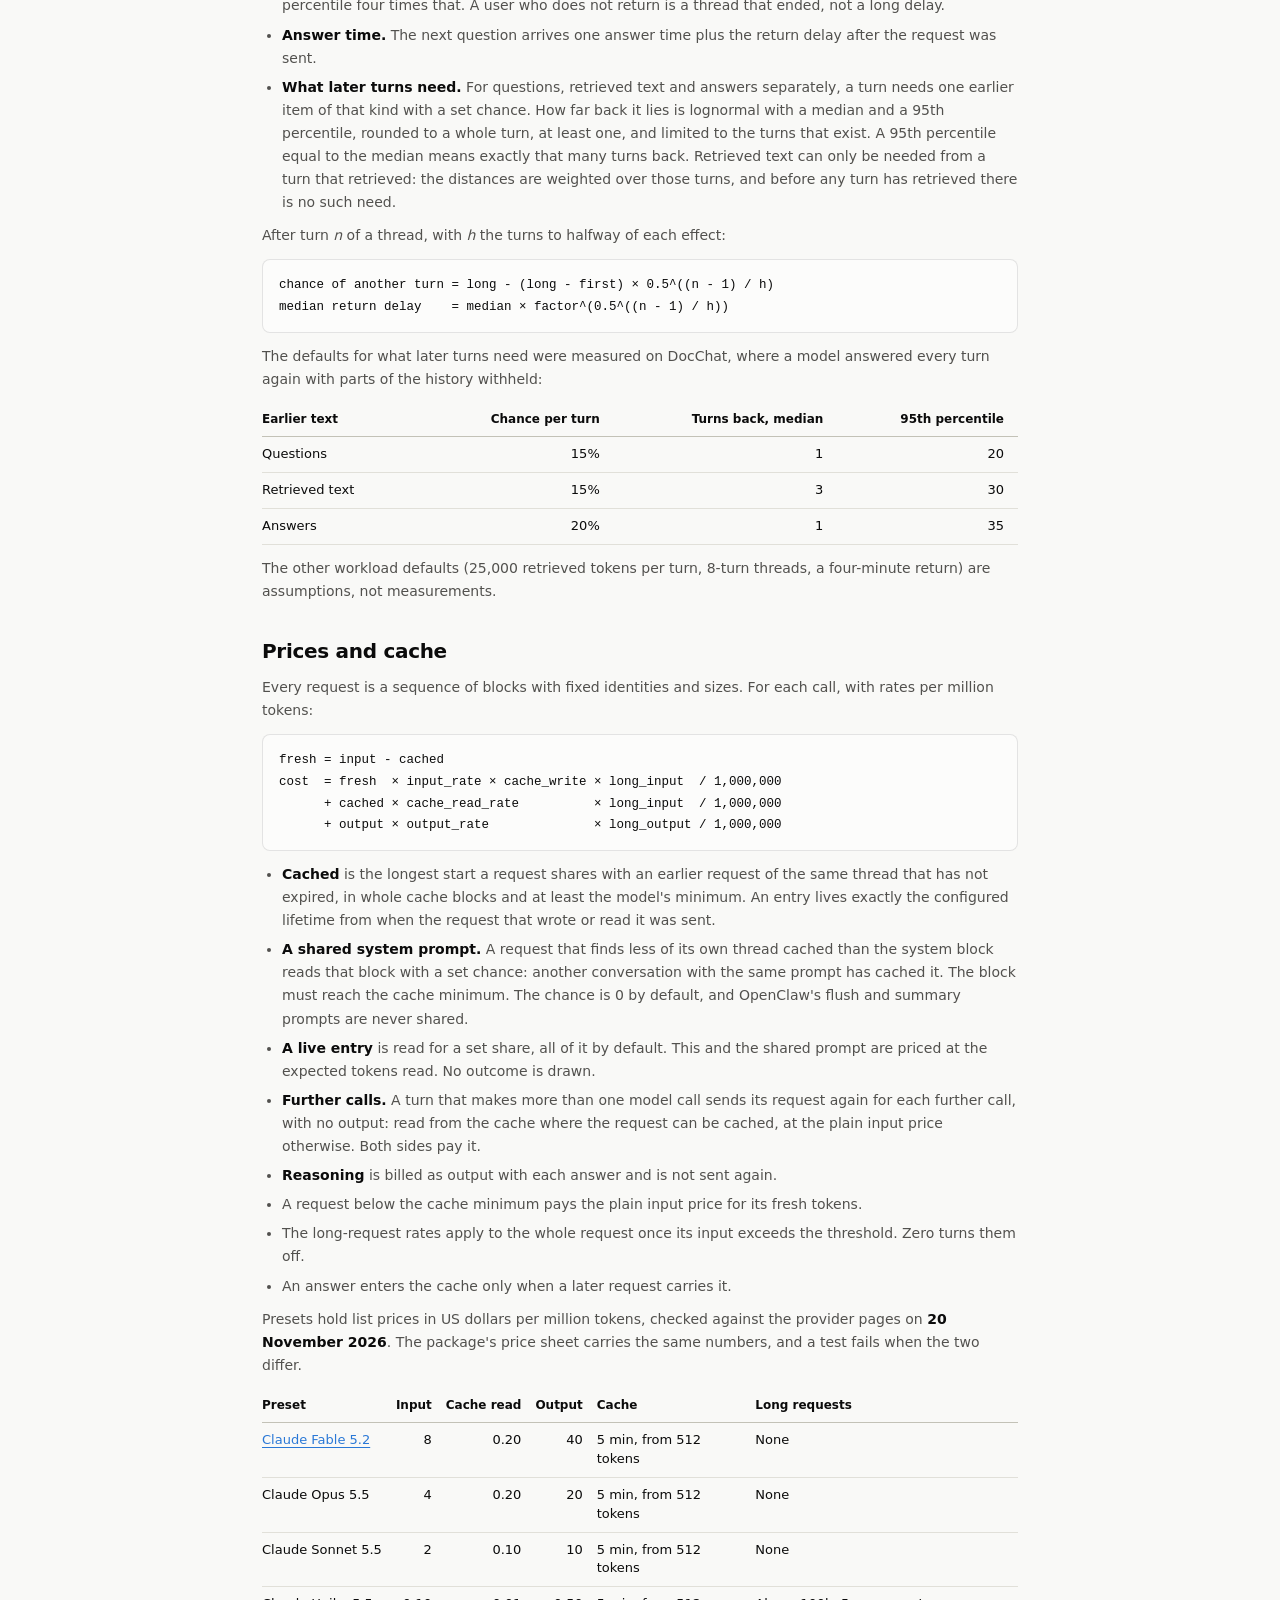
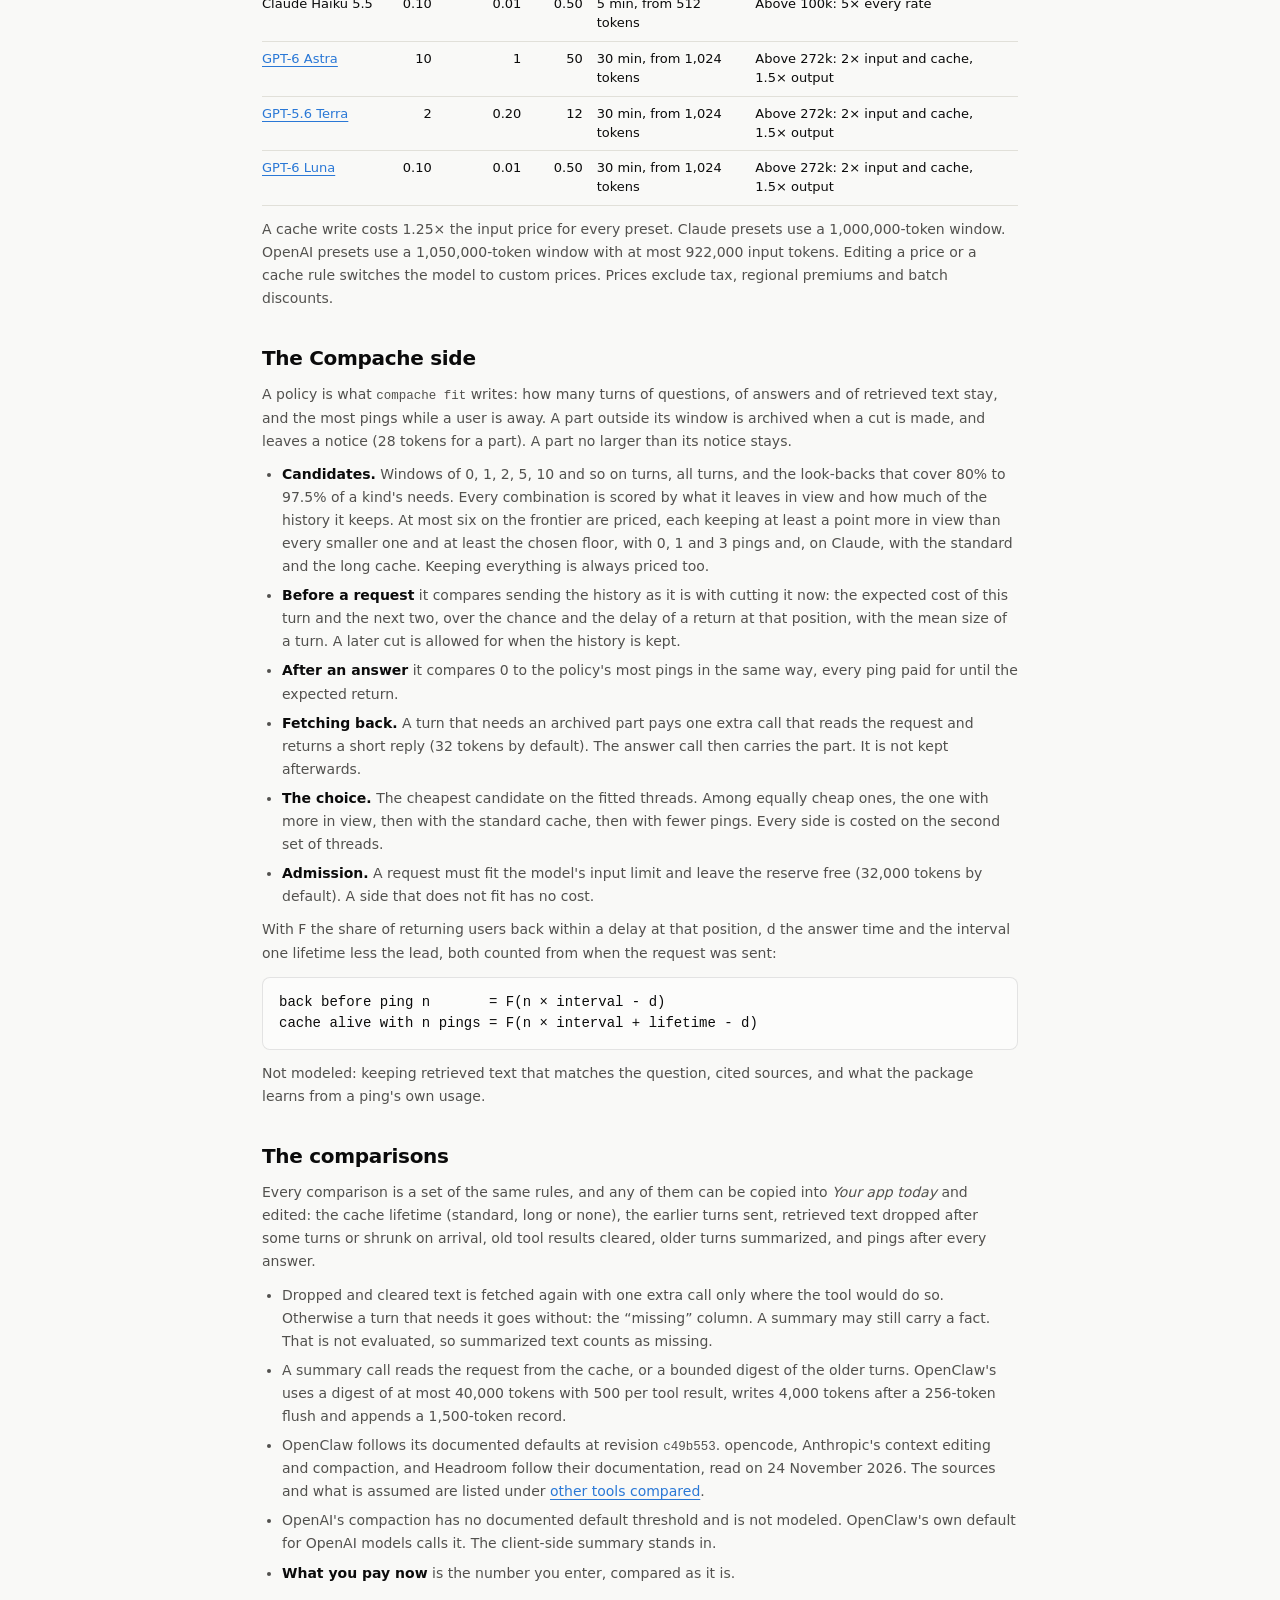
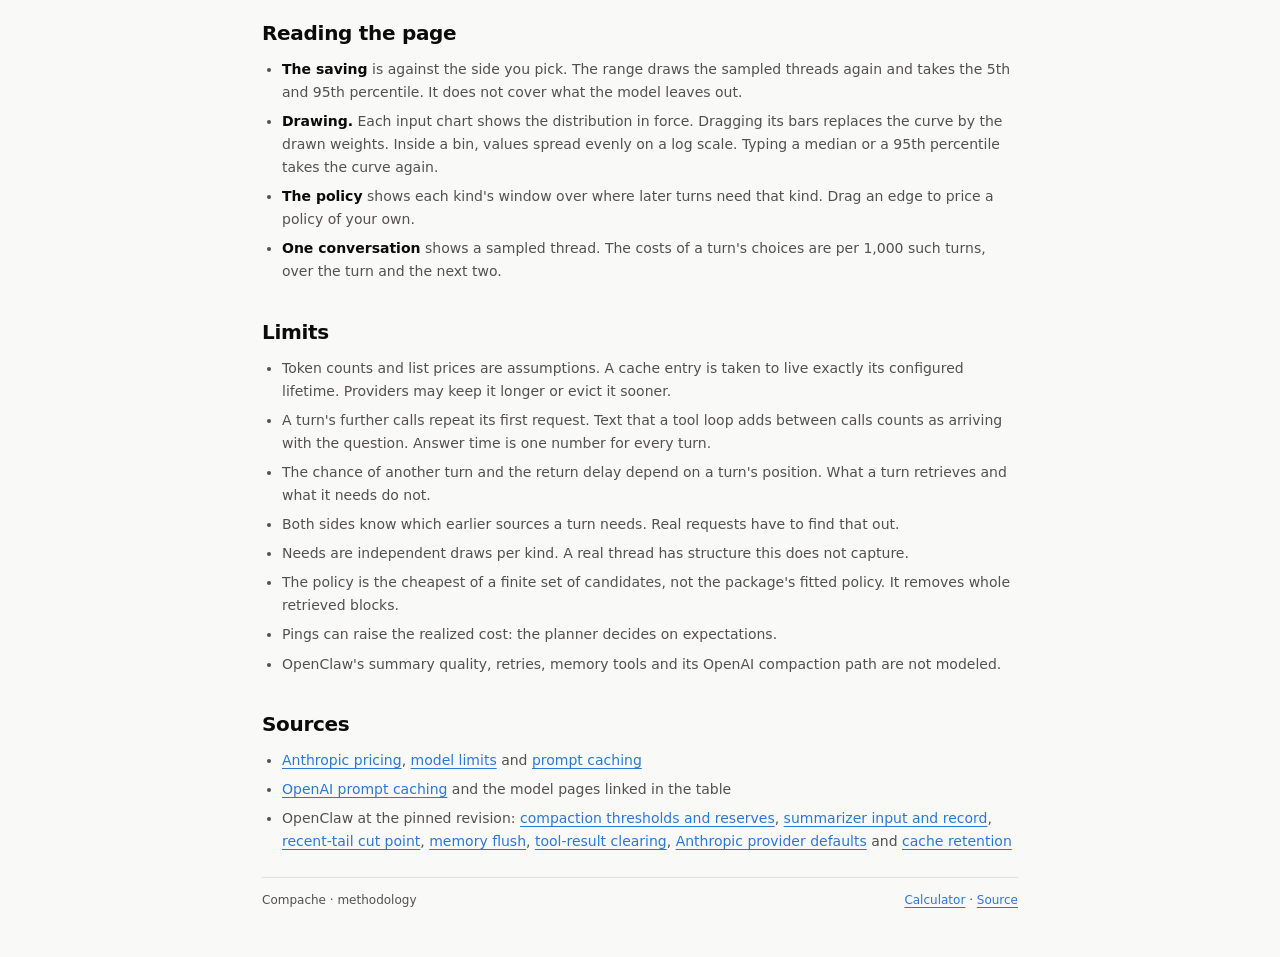
==== commit 970ad405: "Fit the cache lifetime as well Claude keeps what it caches for five minutes, or for an hour at twice" ====
--- a/site/methodology.html
+++ b/site/methodology.html
@@ -93,11 +93,11 @@
 <h2>The Compache side</h2>
 <p>A policy is what <code>compache fit</code> writes: how many turns of questions, of answers and of retrieved text stay, and the most pings while a user is away. A part outside its window is archived when a cut is made, and leaves a notice (28 tokens for a part). A part no larger than its notice stays.</p>
 <ul>
-<li><strong>Candidates.</strong> Windows of 0, 1, 2, 5, 10 and so on turns, all turns, and the look-backs that cover 80% to 97.5% of a kind's needs. Every combination is scored by what it leaves in view and how much of the history it keeps. At most six on the frontier are priced, each keeping at least a point more in view than every smaller one and at least the chosen floor, with 0, 1 and 3 pings. Keeping everything is always priced too.</li>
+<li><strong>Candidates.</strong> Windows of 0, 1, 2, 5, 10 and so on turns, all turns, and the look-backs that cover 80% to 97.5% of a kind's needs. Every combination is scored by what it leaves in view and how much of the history it keeps. At most six on the frontier are priced, each keeping at least a point more in view than every smaller one and at least the chosen floor, with 0, 1 and 3 pings and, on Claude, with the standard and the long cache. Keeping everything is always priced too.</li>
 <li><strong>Before a request</strong> it compares sending the history as it is with cutting it now: the expected cost of this turn and the next two, over the chance and the delay of a return at that position, with the mean size of a turn. A later cut is allowed for when the history is kept.</li>
 <li><strong>After an answer</strong> it compares 0 to the policy's most pings in the same way, every ping paid for until the expected return.</li>
 <li><strong>Fetching back.</strong> A turn that needs an archived part pays one extra call that reads the request and returns a short reply (32 tokens by default). The answer call then carries the part. It is not kept afterwards.</li>
-<li><strong>The choice.</strong> The cheapest candidate on the fitted threads. Among equally cheap ones, the one with more in view, then with fewer pings. Every side is costed on the second set of threads.</li>
+<li><strong>The choice.</strong> The cheapest candidate on the fitted threads. Among equally cheap ones, the one with more in view, then with the standard cache, then with fewer pings. Every side is costed on the second set of threads.</li>
 <li><strong>Admission.</strong> A request must fit the model's input limit and leave the reserve free (32,000 tokens by default). A side that does not fit has no cost.</li>
 </ul>
 <p>With F the share of returning users back within a delay at that position, d the answer time and the interval one lifetime less the lead, both counted from when the request was sent:</p>
--- a/site/style.css
+++ b/site/style.css
@@ -194,7 +194,7 @@
 #windowsChart .hit { cursor: ew-resize; }
 .g-edge { stroke: var(--compache); stroke-width: 2; pointer-events: none; }
 .knob { fill: var(--compache); stroke: var(--surface); stroke-width: 2; cursor: ew-resize; }
-.stepper label { display: inline-flex; align-items: center; gap: 10px; } .stepper input[type=number] { width: 72px; margin: 0; }
+.stepper { display: flex; flex-wrap: wrap; align-items: center; gap: 8px 22px; } .stepper .check { font-size: 12px; color: var(--ink-2); } .stepper label { display: inline-flex; align-items: center; gap: 10px; } .stepper input[type=number] { width: 72px; margin: 0; }
 .table-title.gap { margin-top: 22px; }
 .line.thin { stroke-width: 1.25; }
 .chart.tall { height: 300px; }
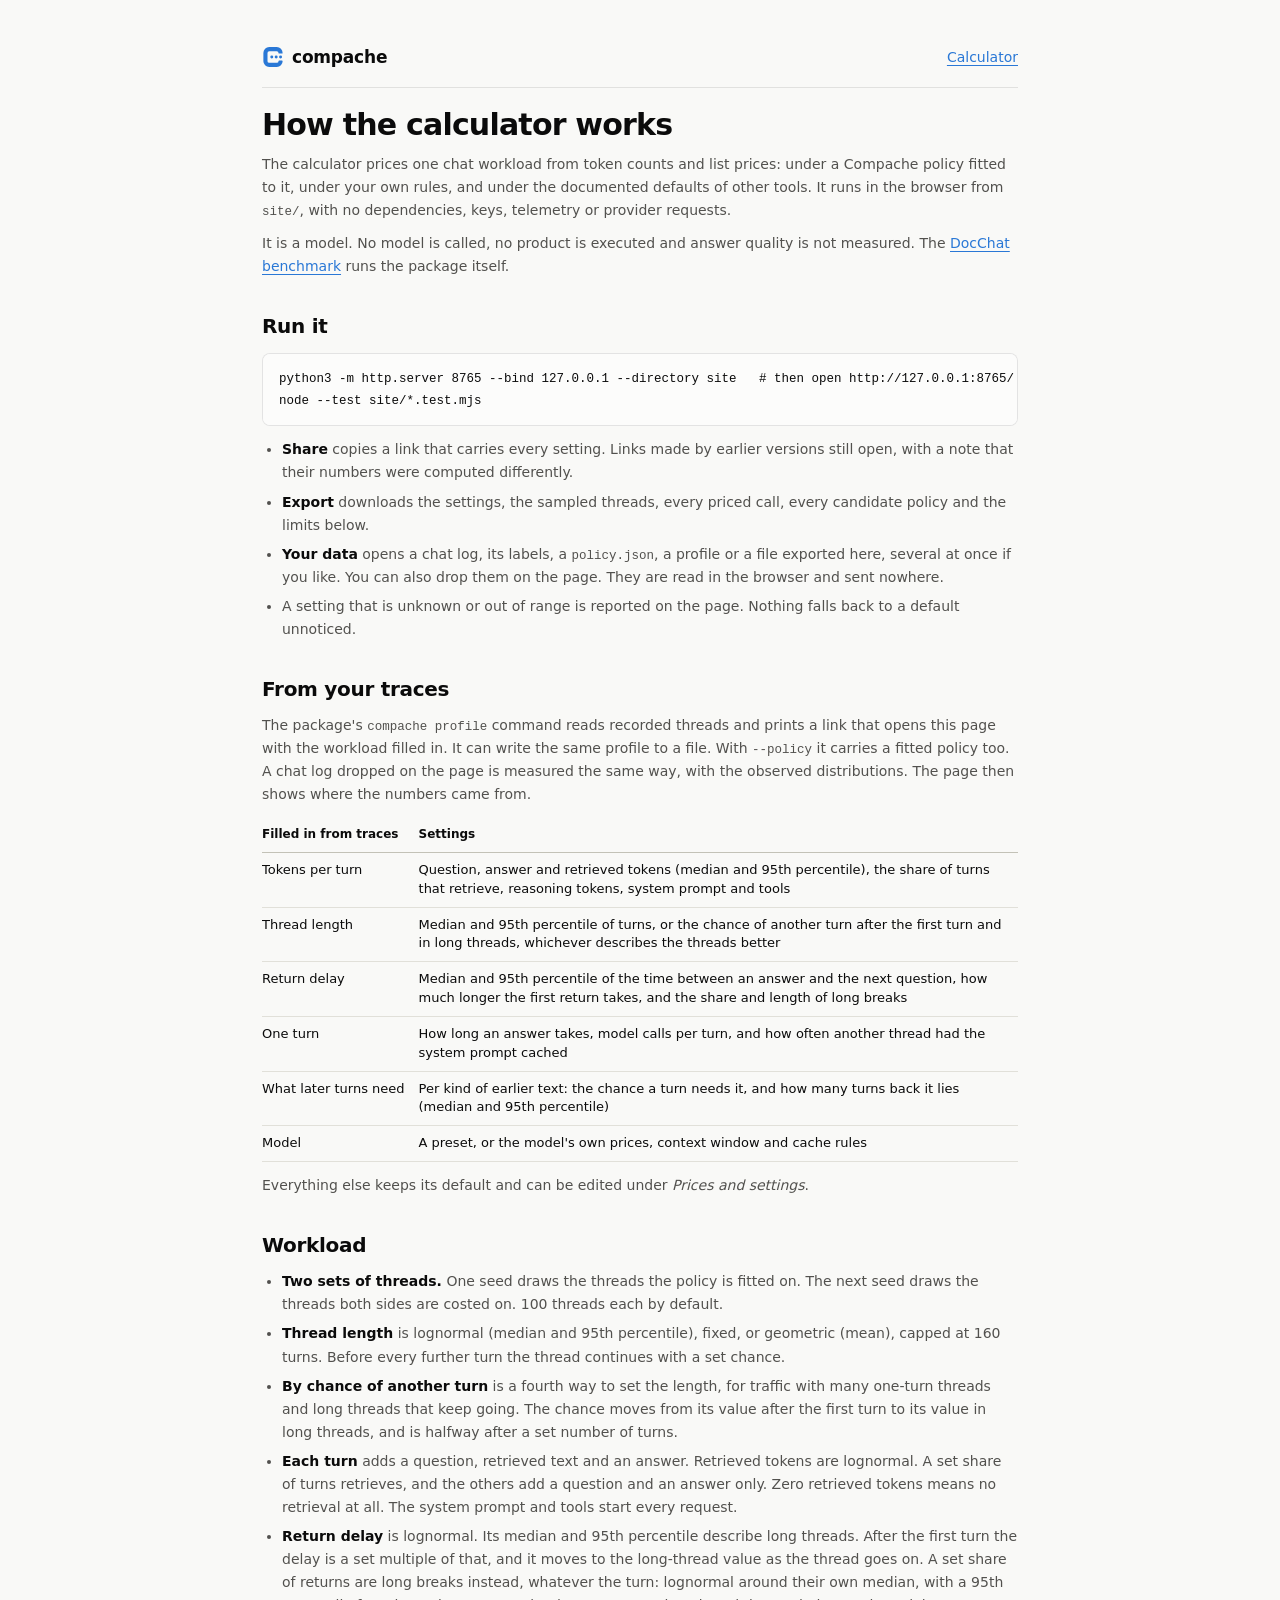
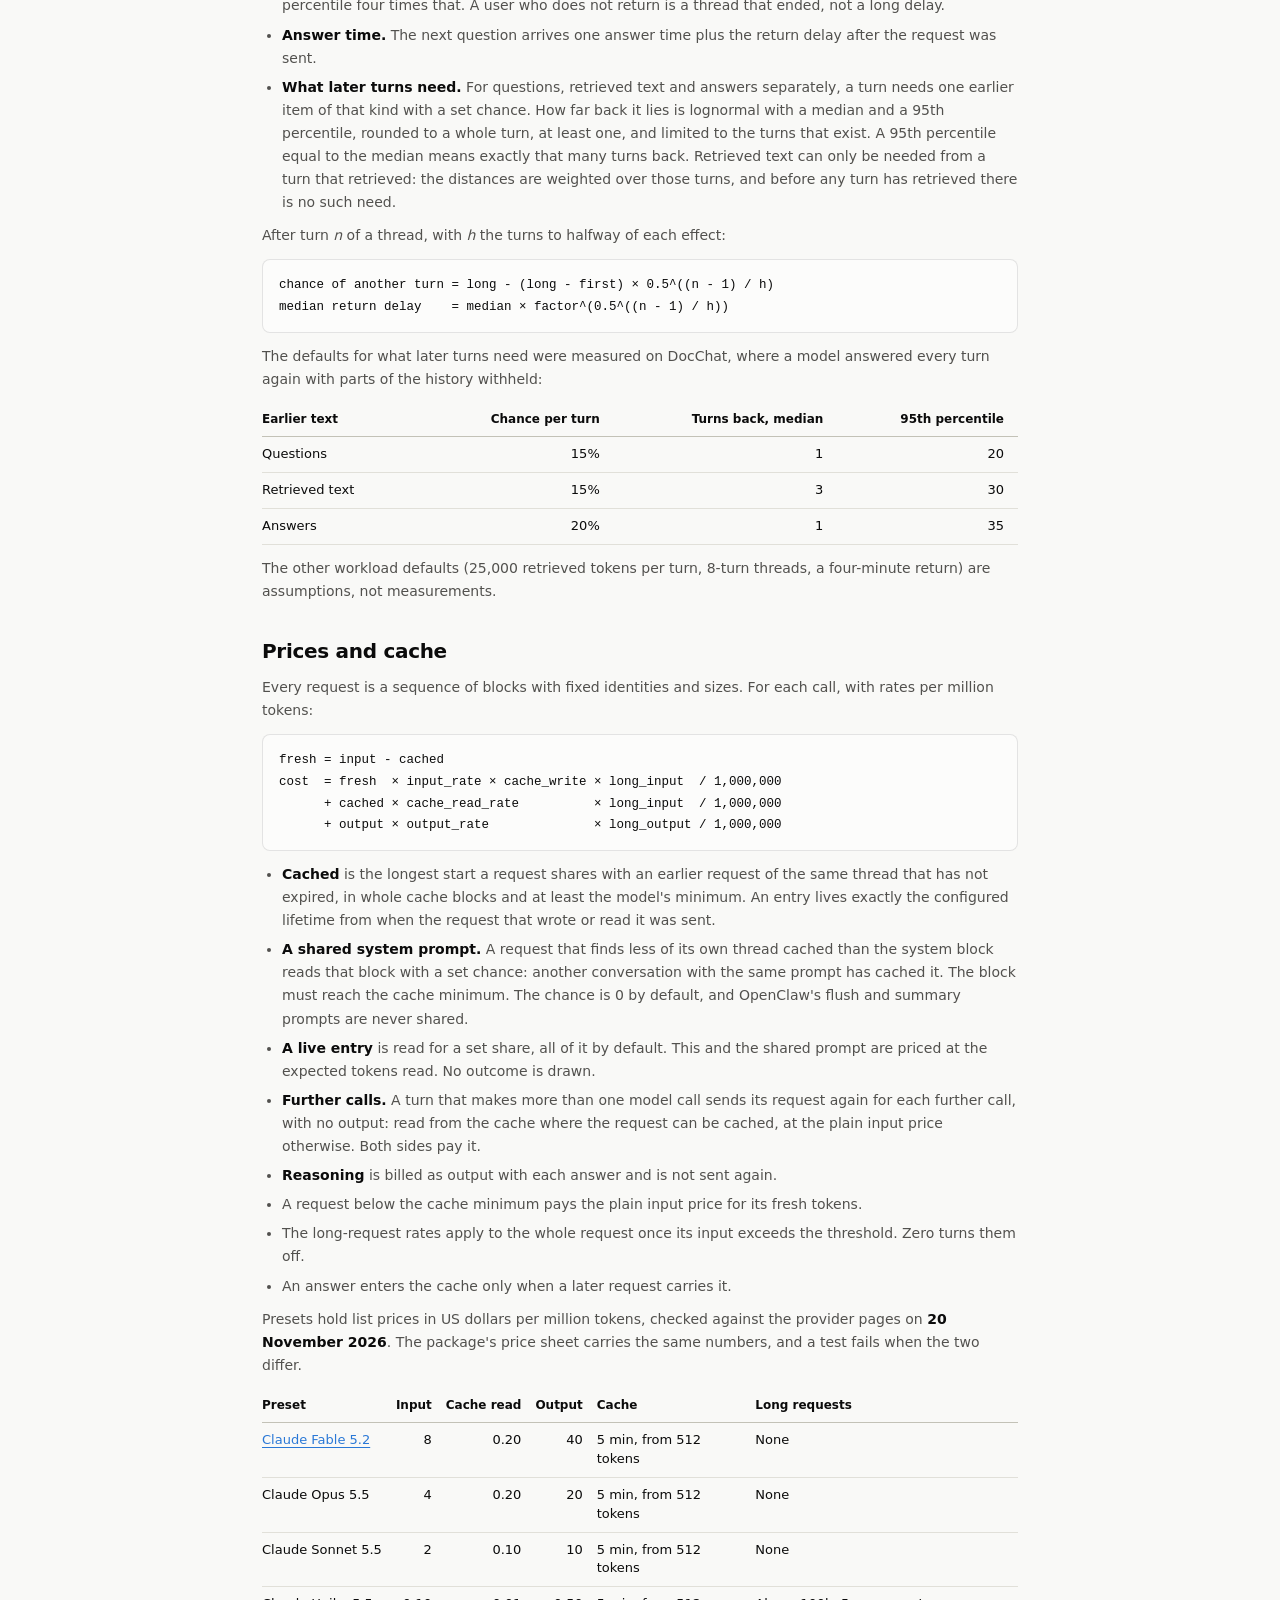
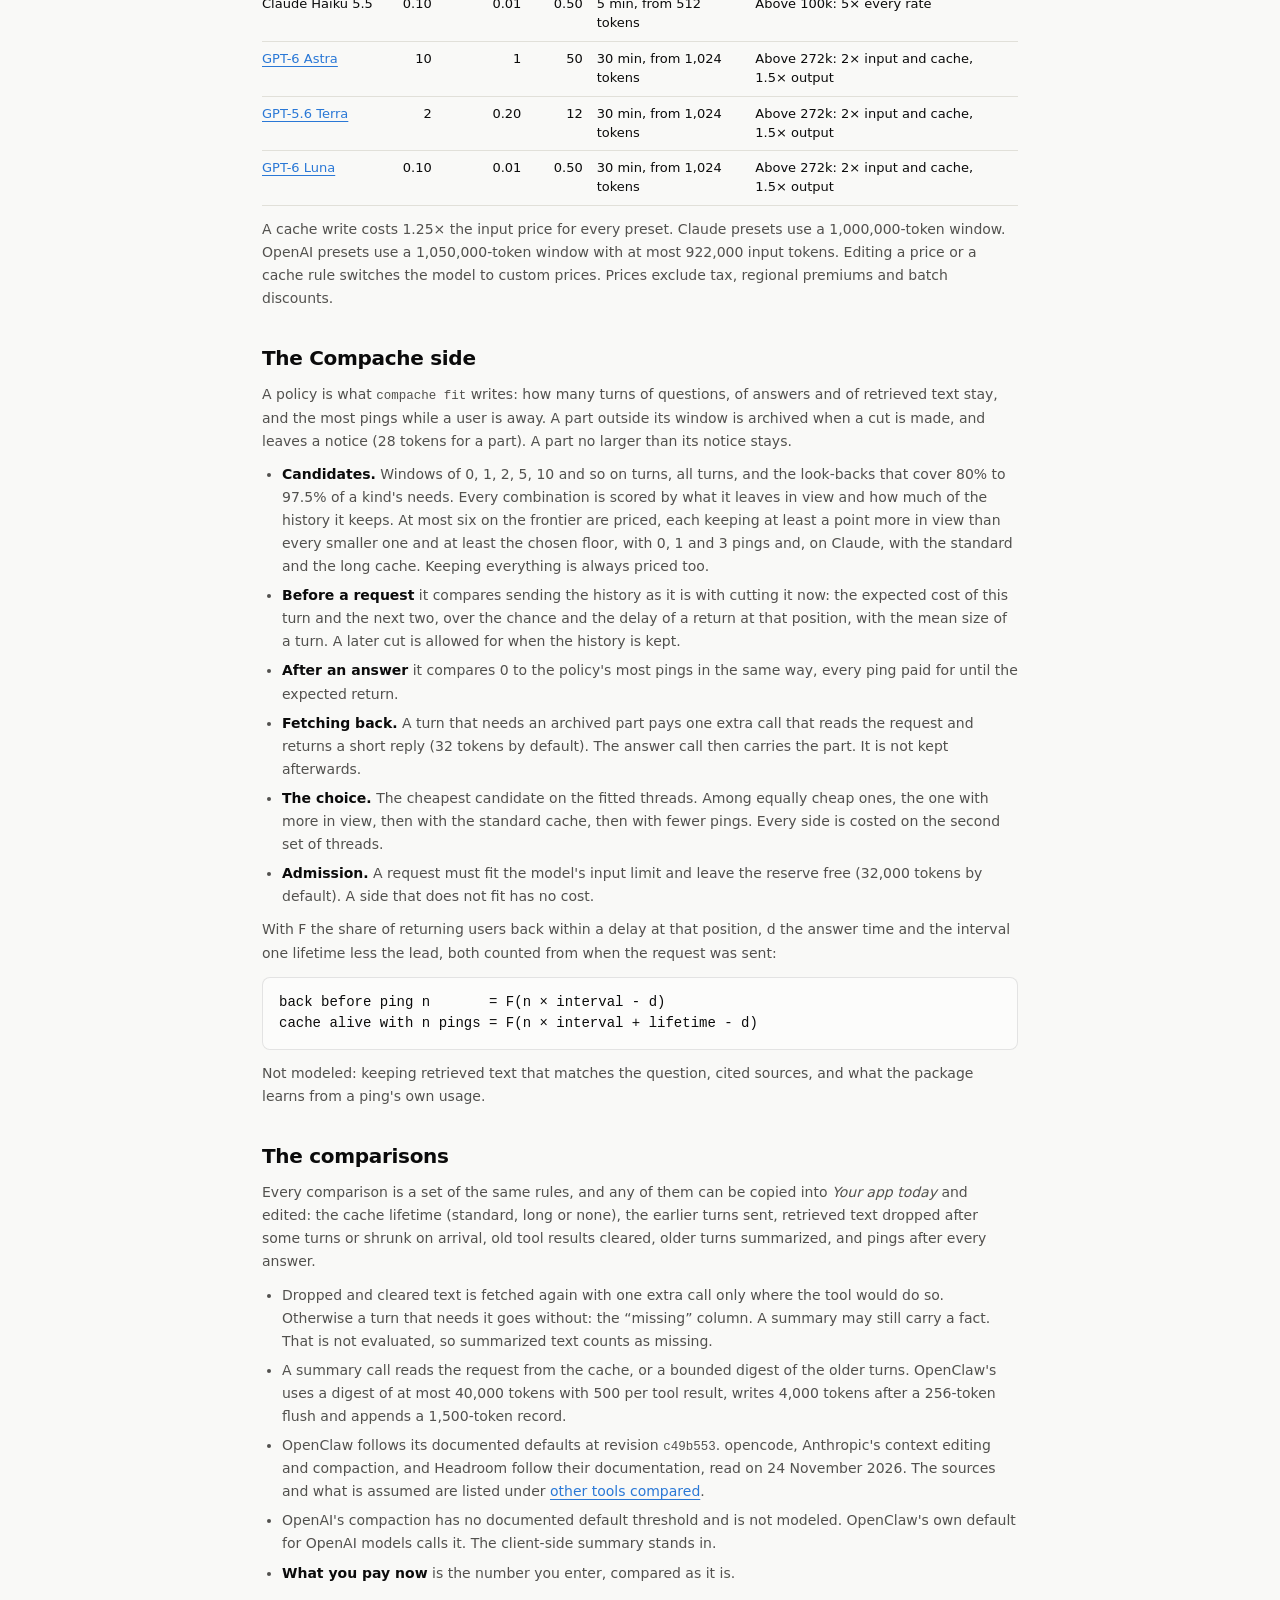
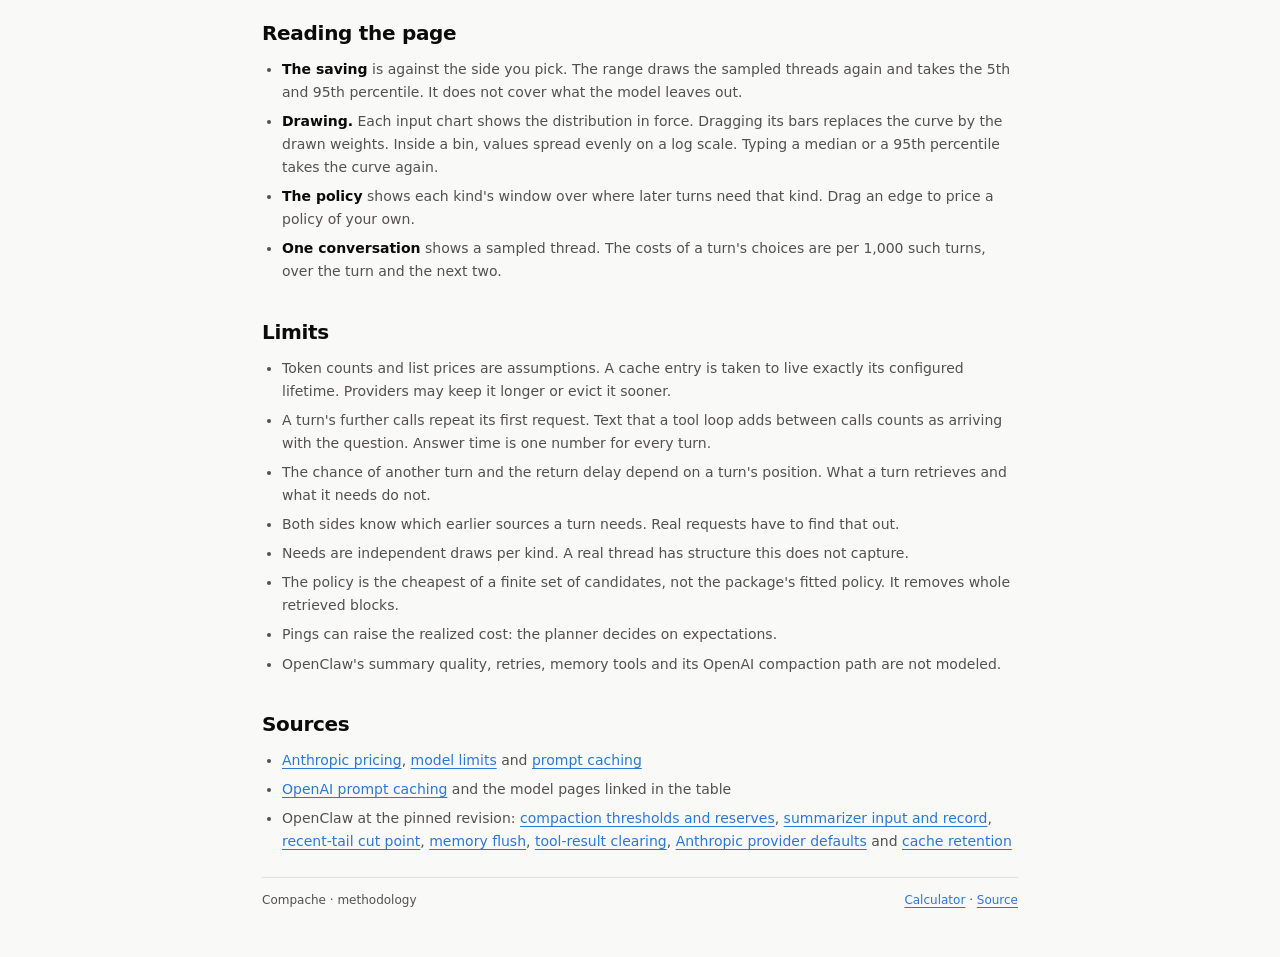
==== commit e02bd26d: "A logo A rounded block open on the right, which is also a c, and an ellipsis running out of it: what" ====
--- a/site/methodology.html
+++ b/site/methodology.html
@@ -6,6 +6,7 @@
 <meta name="color-scheme" content="light dark">
 <meta name="description" content="How the Compache cost calculator prices a workload: the workload model, prices and cache rules, the fitted policy and the OpenClaw baseline.">
 <title>Methodology · Compache</title>
+<link rel="icon" type="image/svg+xml" href="./mark.svg">
 <link rel="stylesheet" href="./style.css">
 </head>
 <body>
--- a/site/style.css
+++ b/site/style.css
@@ -36,7 +36,7 @@
 /* Header */
 .top { height: 60px; display: flex; align-items: center; justify-content: space-between; gap: 16px; border-bottom: 1px solid var(--border); }
 .brand { display: flex; align-items: center; gap: 8px; font-size: 17px; font-weight: 650; letter-spacing: -.2px; color: var(--ink); text-decoration: none; }
-.brand i { width: 11px; height: 11px; border-radius: 3px; background: var(--compache); }
+.brand i { width: 22px; height: 22px; background: var(--compache); mask: url(./mark.svg) center / contain no-repeat; }
 .actions { display: flex; gap: 6px; }
 button { font: inherit; font-size: 13px; color: var(--ink); background: var(--surface); border: 1px solid var(--border); border-radius: 6px; padding: 6px 12px; cursor: pointer; }
 button:hover { background: var(--wash); }
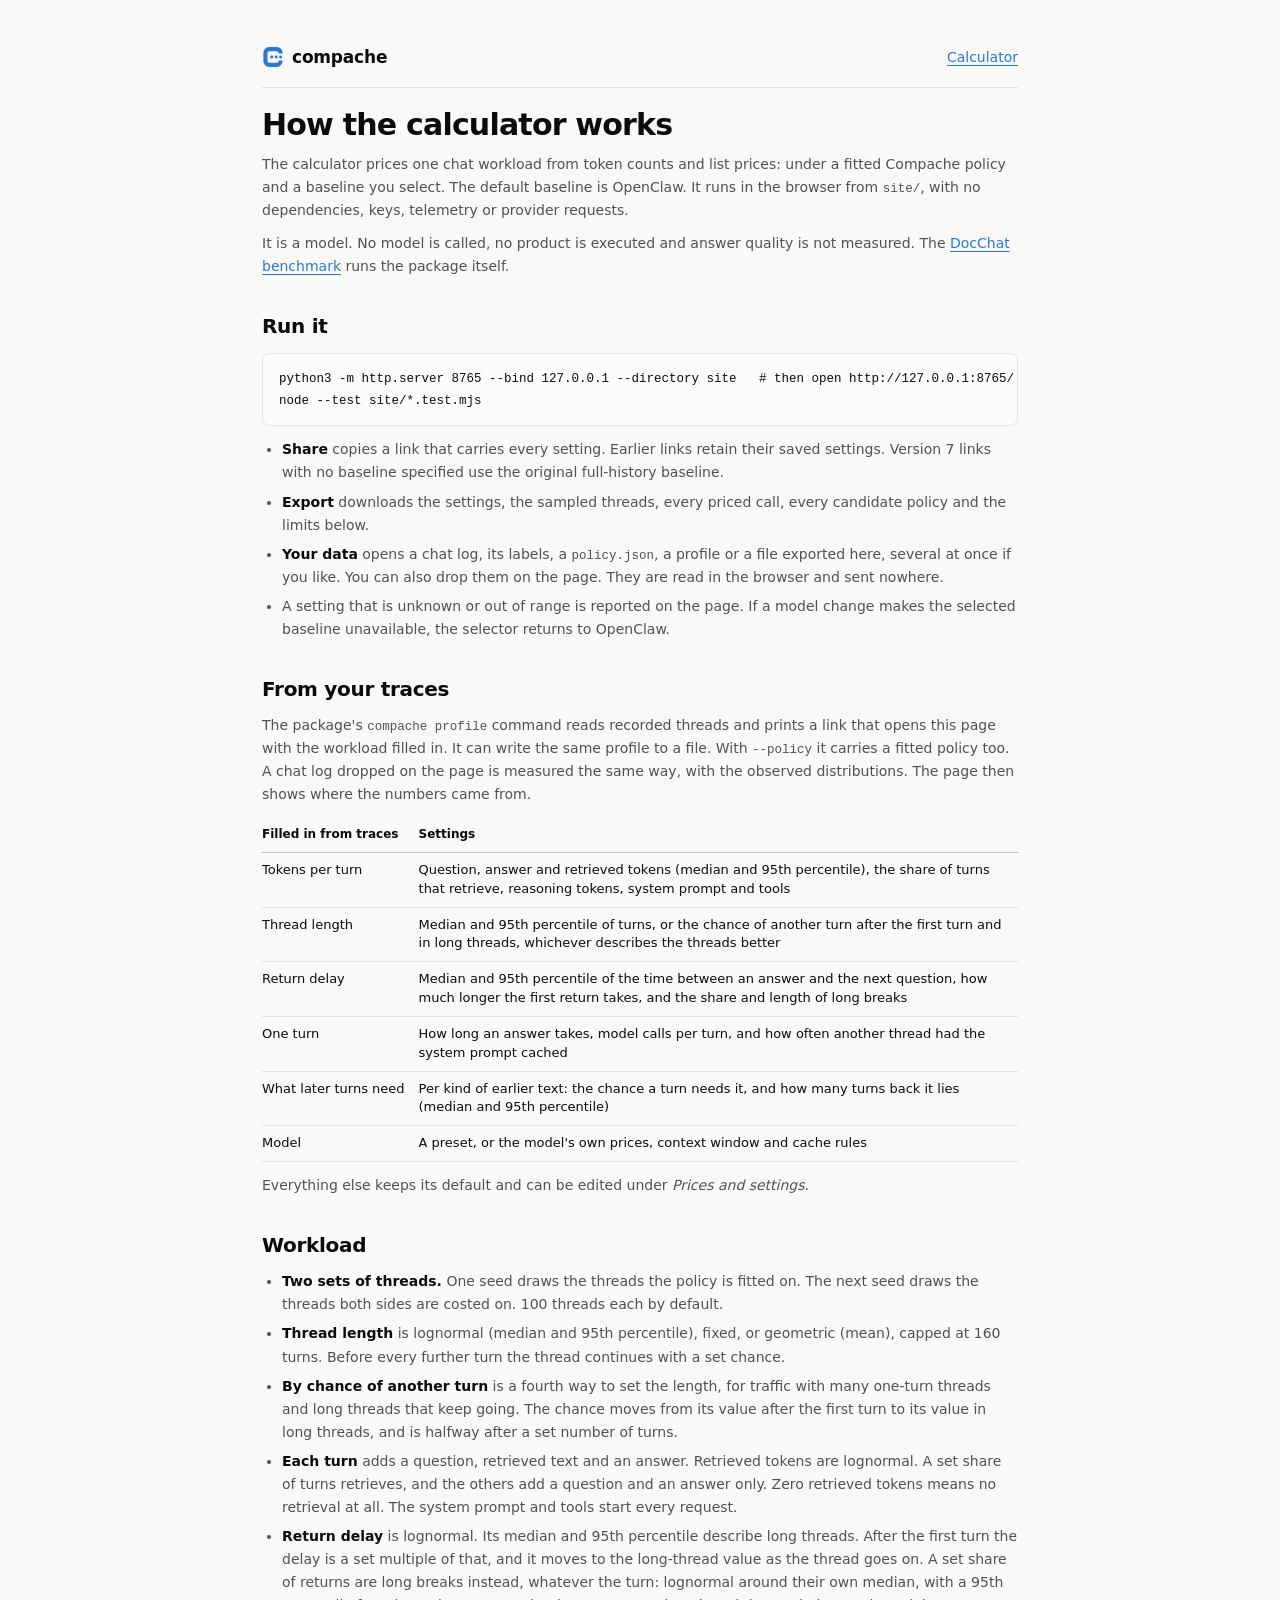
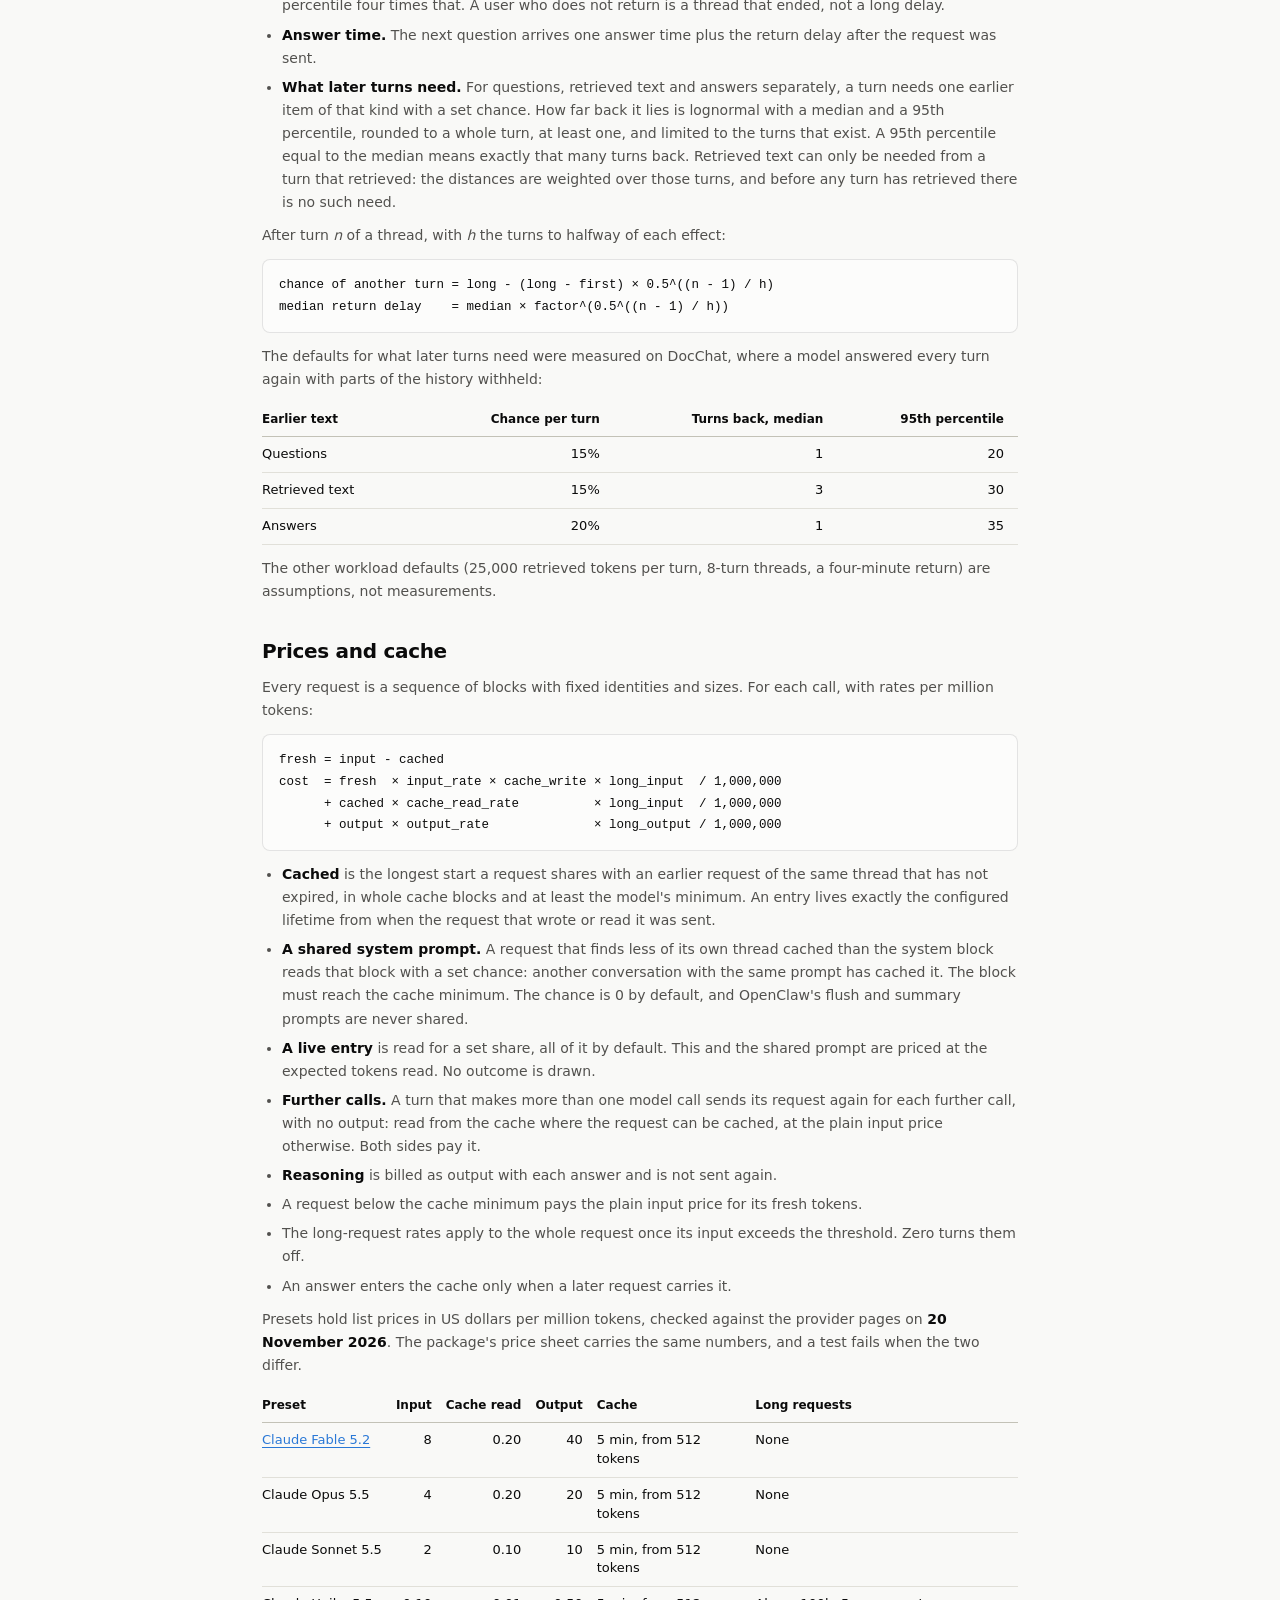
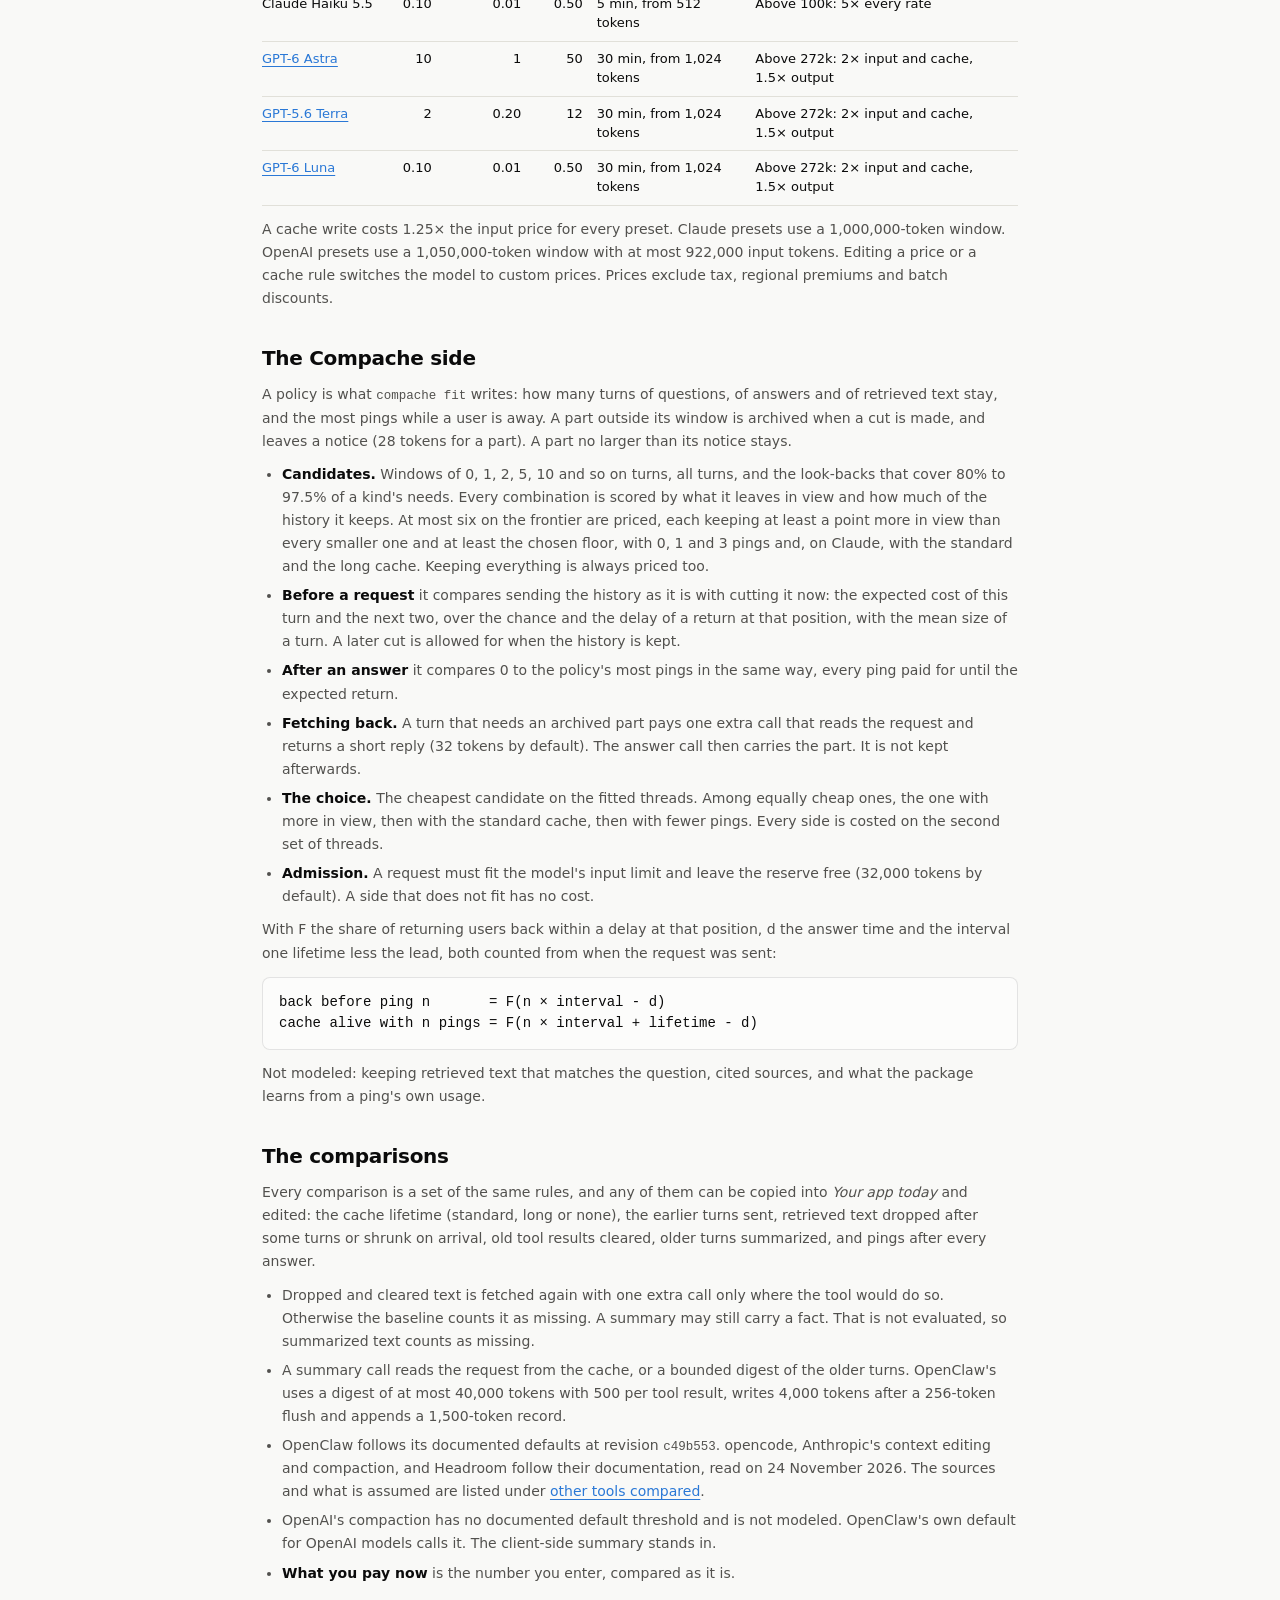
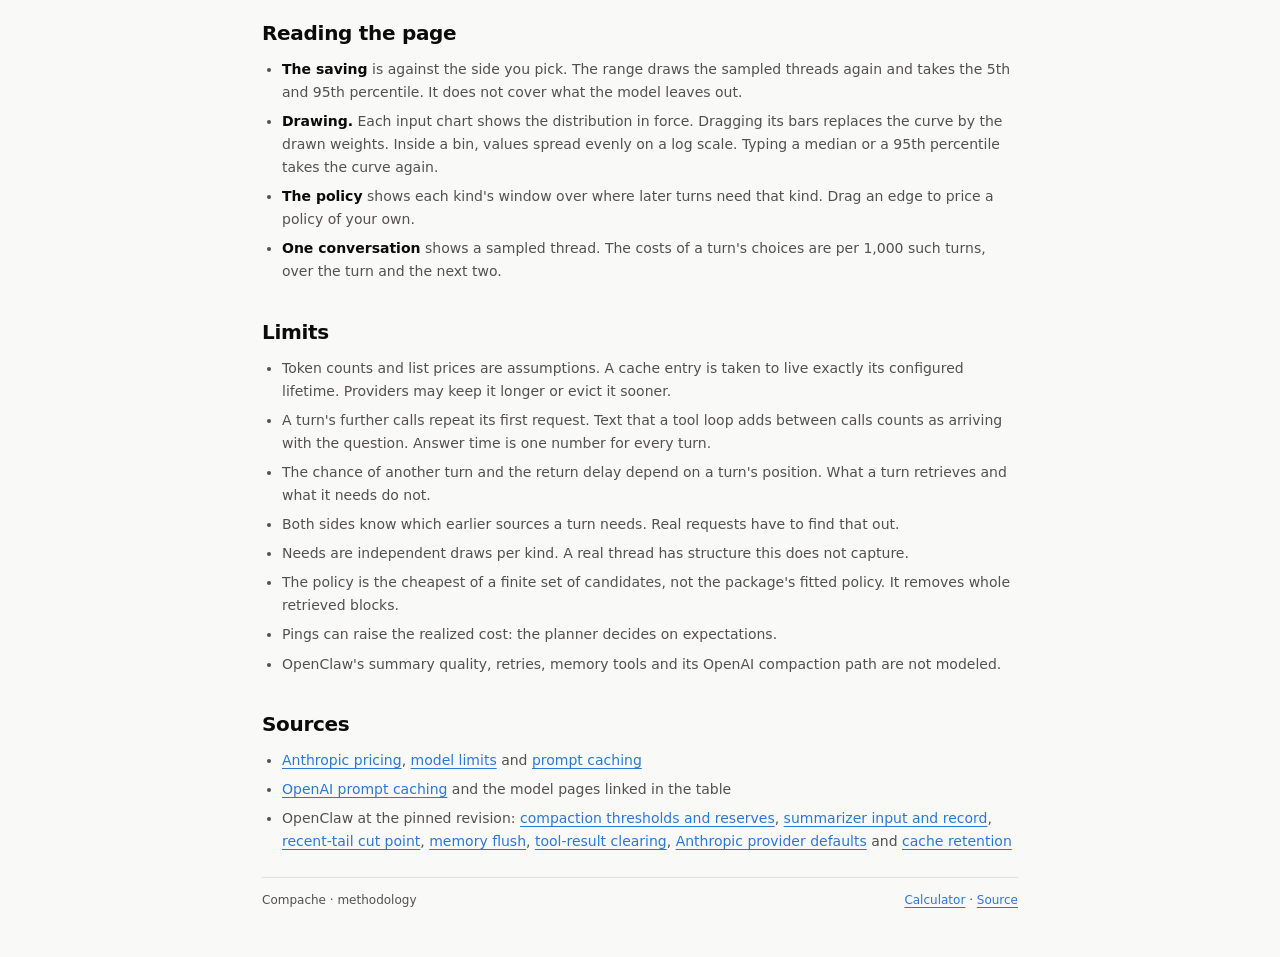
==== commit dd9b677d: "Compare the calculator headline against one selectable baseline" ====
--- a/site/methodology.html
+++ b/site/methodology.html
@@ -4,7 +4,7 @@
 <meta charset="utf-8">
 <meta name="viewport" content="width=device-width,initial-scale=1">
 <meta name="color-scheme" content="light dark">
-<meta name="description" content="How the Compache cost calculator prices a workload: the workload model, prices and cache rules, the fitted policy and the OpenClaw baseline.">
+<meta name="description" content="How the Compache cost calculator prices a workload: the workload model, prices and cache rules, the fitted policy and your chosen baseline.">
 <title>Methodology · Compache</title>
 <link rel="icon" type="image/svg+xml" href="./mark.svg">
 <link rel="stylesheet" href="./style.css">
@@ -14,17 +14,17 @@
 <header class="top"><a class="brand" href="./"><i></i>compache</a><a href="./">Calculator</a></header>
 
 <h1>How the calculator works</h1>
-<p>The calculator prices one chat workload from token counts and list prices: under a Compache policy fitted to it, under your own rules, and under the documented defaults of other tools. It runs in the browser from <code>site/</code>, with no dependencies, keys, telemetry or provider requests.</p>
+<p>The calculator prices one chat workload from token counts and list prices: under a fitted Compache policy and a baseline you select. The default baseline is OpenClaw. It runs in the browser from <code>site/</code>, with no dependencies, keys, telemetry or provider requests.</p>
 <p>It is a model. No model is called, no product is executed and answer quality is not measured. The <a href="https://github.com/BarendPotijk/compache/tree/main/benchmarks/docchat">DocChat benchmark</a> runs the package itself.</p>
 
 <h2>Run it</h2>
 <pre><code>python3 -m http.server 8765 --bind 127.0.0.1 --directory site   # then open http://127.0.0.1:8765/
 node --test site/*.test.mjs</code></pre>
 <ul>
-<li><strong>Share</strong> copies a link that carries every setting. Links made by earlier versions still open, with a note that their numbers were computed differently.</li>
+<li><strong>Share</strong> copies a link that carries every setting. Earlier links retain their saved settings. Version 7 links with no baseline specified use the original full-history baseline.</li>
 <li><strong>Export</strong> downloads the settings, the sampled threads, every priced call, every candidate policy and the limits below.</li>
 <li><strong>Your data</strong> opens a chat log, its labels, a <code>policy.json</code>, a profile or a file exported here, several at once if you like. You can also drop them on the page. They are read in the browser and sent nowhere.</li>
-<li>A setting that is unknown or out of range is reported on the page. Nothing falls back to a default unnoticed.</li>
+<li>A setting that is unknown or out of range is reported on the page. If a model change makes the selected baseline unavailable, the selector returns to OpenClaw.</li>
 </ul>
 
 <h2>From your traces</h2>
@@ -108,7 +108,7 @@
 <h2>The comparisons</h2>
 <p>Every comparison is a set of the same rules, and any of them can be copied into <em>Your app today</em> and edited: the cache lifetime (standard, long or none), the earlier turns sent, retrieved text dropped after some turns or shrunk on arrival, old tool results cleared, older turns summarized, and pings after every answer.</p>
 <ul>
-<li>Dropped and cleared text is fetched again with one extra call only where the tool would do so. Otherwise a turn that needs it goes without: the “missing” column. A summary may still carry a fact. That is not evaluated, so summarized text counts as missing.</li>
+<li>Dropped and cleared text is fetched again with one extra call only where the tool would do so. Otherwise the baseline counts it as missing. A summary may still carry a fact. That is not evaluated, so summarized text counts as missing.</li>
 <li>A summary call reads the request from the cache, or a bounded digest of the older turns. OpenClaw's uses a digest of at most 40,000 tokens with 500 per tool result, writes 4,000 tokens after a 256-token flush and appends a 1,500-token record.</li>
 <li>OpenClaw follows its documented defaults at revision <code>c49b553</code>. opencode, Anthropic's context editing and compaction, and Headroom follow their documentation, read on 24 November 2026. The sources and what is assumed are listed under <a href="https://github.com/BarendPotijk/compache/blob/main/docs/comparisons.md">other tools compared</a>.</li>
 <li>OpenAI's compaction has no documented default threshold and is not modeled. OpenClaw's own default for OpenAI models calls it. The client-side summary stands in.</li>
--- a/site/style.css
+++ b/site/style.css
@@ -149,25 +149,25 @@
 .starts .own { border-style: dashed; border-color: var(--axis); }
 .starts .source { margin-left: auto; }
 
-/* The saving and every side */
+/* Savings and the selected baseline */
 .lead { display: grid; grid-template-columns: minmax(0, 5fr) minmax(0, 8fr); gap: 16px; }
 .lead > .panel { margin: 0; }
 .saving h2, .sides h2 { font-size: 13px; font-weight: 500; color: var(--ink-2); }
-.saving h2 b { font-weight: 650; color: var(--ink); }
 .saving .hero { font-size: 56px; letter-spacing: -2px; margin: 10px 0 0; }
 .saving .delta { font-size: 15px; }
 .saving dl { margin: 16px 0 0; font-size: 13px; }
 .saving dl div { display: flex; justify-content: space-between; gap: 12px; padding: 6px 0; border-top: 1px solid var(--grid); }
 .saving dt { color: var(--ink-2); } .saving dd { margin: 0; font-variant-numeric: tabular-nums; white-space: nowrap; }
-.sides .panel-head { margin-bottom: 4px; } .sides .panel-head .caption { margin: 0; }
-.side { display: grid; grid-template-columns: minmax(0, 11fr) minmax(60px, 12fr) 92px 58px; align-items: center; gap: 12px; width: 100%; padding: 5px 8px; border: 0; border-radius: 6px; background: none; text-align: left; font-size: 13px; color: var(--ink); }
-button.side:hover { background: var(--wash); }
-.side[aria-checked=true] { background: var(--wash); font-weight: 650; }
-.side.head { padding-bottom: 2px; font-size: 11px; color: var(--muted); } .side.head span { text-align: right; }
-.side .name { overflow: hidden; text-overflow: ellipsis; white-space: nowrap; } .side.us .name { font-weight: 650; }
-.side .name i { display: inline-block; width: 9px; height: 9px; border-radius: 2px; margin-right: 6px; background: var(--compache); }
-.side .track i { display: block; height: 10px; border-radius: 0 4px 4px 0; background: var(--neutral); } .side .track i.compache { background: var(--compache); } .side .track i.picked { background: var(--baseline); }
-.side .value { text-align: right; font-variant-numeric: tabular-nums; white-space: nowrap; } .side .value.muted { color: var(--muted); } .side .value.bad { color: var(--bad); }
+.sides .panel-head { align-items: center; flex-wrap: wrap; gap: 8px 16px; }
+.baseline-picker { display: flex; align-items: center; gap: 8px; margin: 0; }
+.baseline-picker select { width: auto; max-width: 100%; margin: 0; }
+.cost-bars { margin: 20px 0 16px; }
+.cost-bars > div { display: grid; grid-template-columns: 1fr auto; gap: 6px 12px; margin-top: 16px; }
+.cost-bars dt { font-size: 14px; }
+.cost-bars dd { display: contents; font-weight: 650; font-variant-numeric: tabular-nums; }
+.cost-track { grid-column: 1 / -1; height: 10px; border-radius: 3px; background: var(--wash); overflow: hidden; }
+.cost-track i { display: block; height: 100%; background: var(--baseline); }
+.cost-bars > div:last-child .cost-track i { background: var(--compache); }
 
 /* Inputs you can draw */
 .trio { display: grid; grid-template-columns: repeat(3, minmax(0, 1fr)); gap: 8px; }
@@ -304,7 +304,8 @@
   .actions button { padding: 6px 9px; font-size: 12px; }
   .title-row { flex-direction: column; align-items: flex-start; gap: 6px; margin: 22px 0 16px; }
   h1 { font-size: 26px; }
-  .side { grid-template-columns: minmax(0, 9fr) minmax(24px, 4fr) 76px 46px; gap: 8px; padding: 6px 4px; font-size: 12px; }
+  .sides .panel-head { align-items: flex-start; }
+  .baseline-picker { max-width: 100%; }
   .starts .source { margin-left: 0; width: 100%; }
   #policyTabs { flex-wrap: wrap; }
   .hero { font-size: 40px; }
